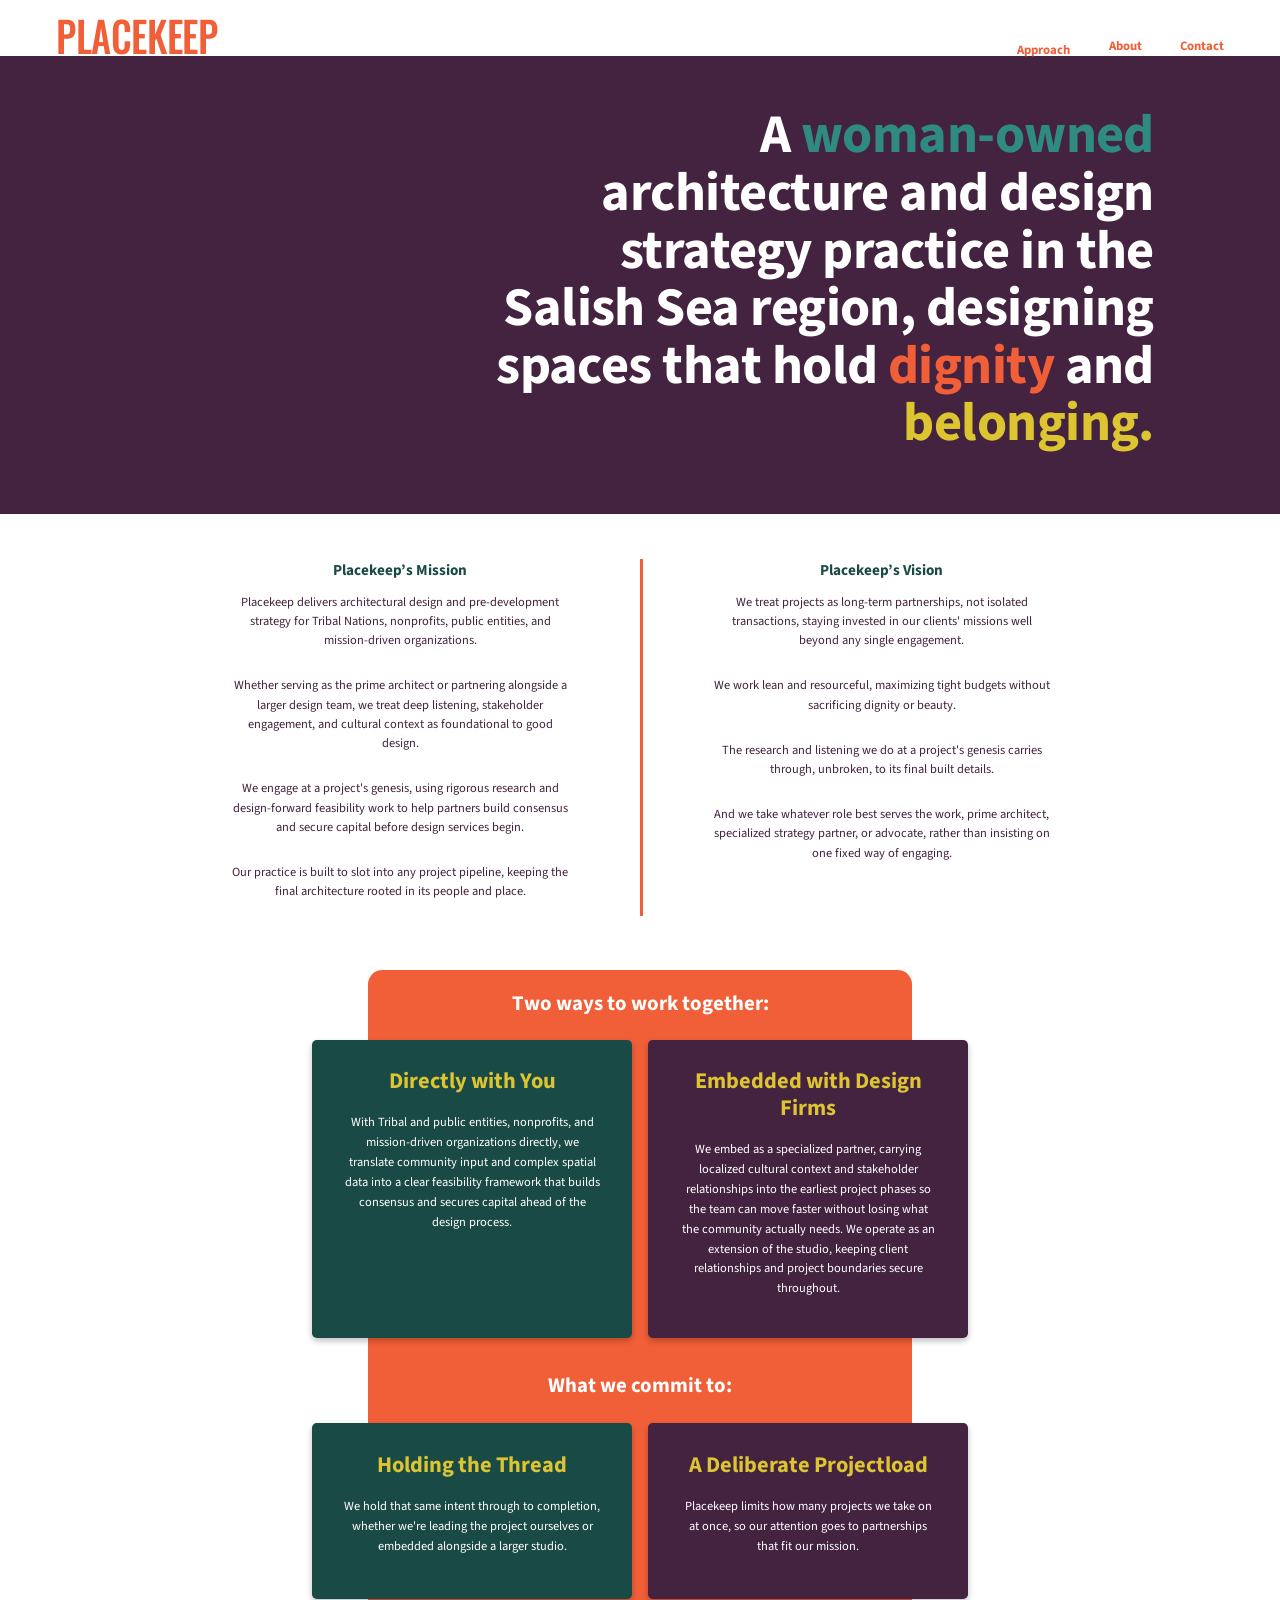
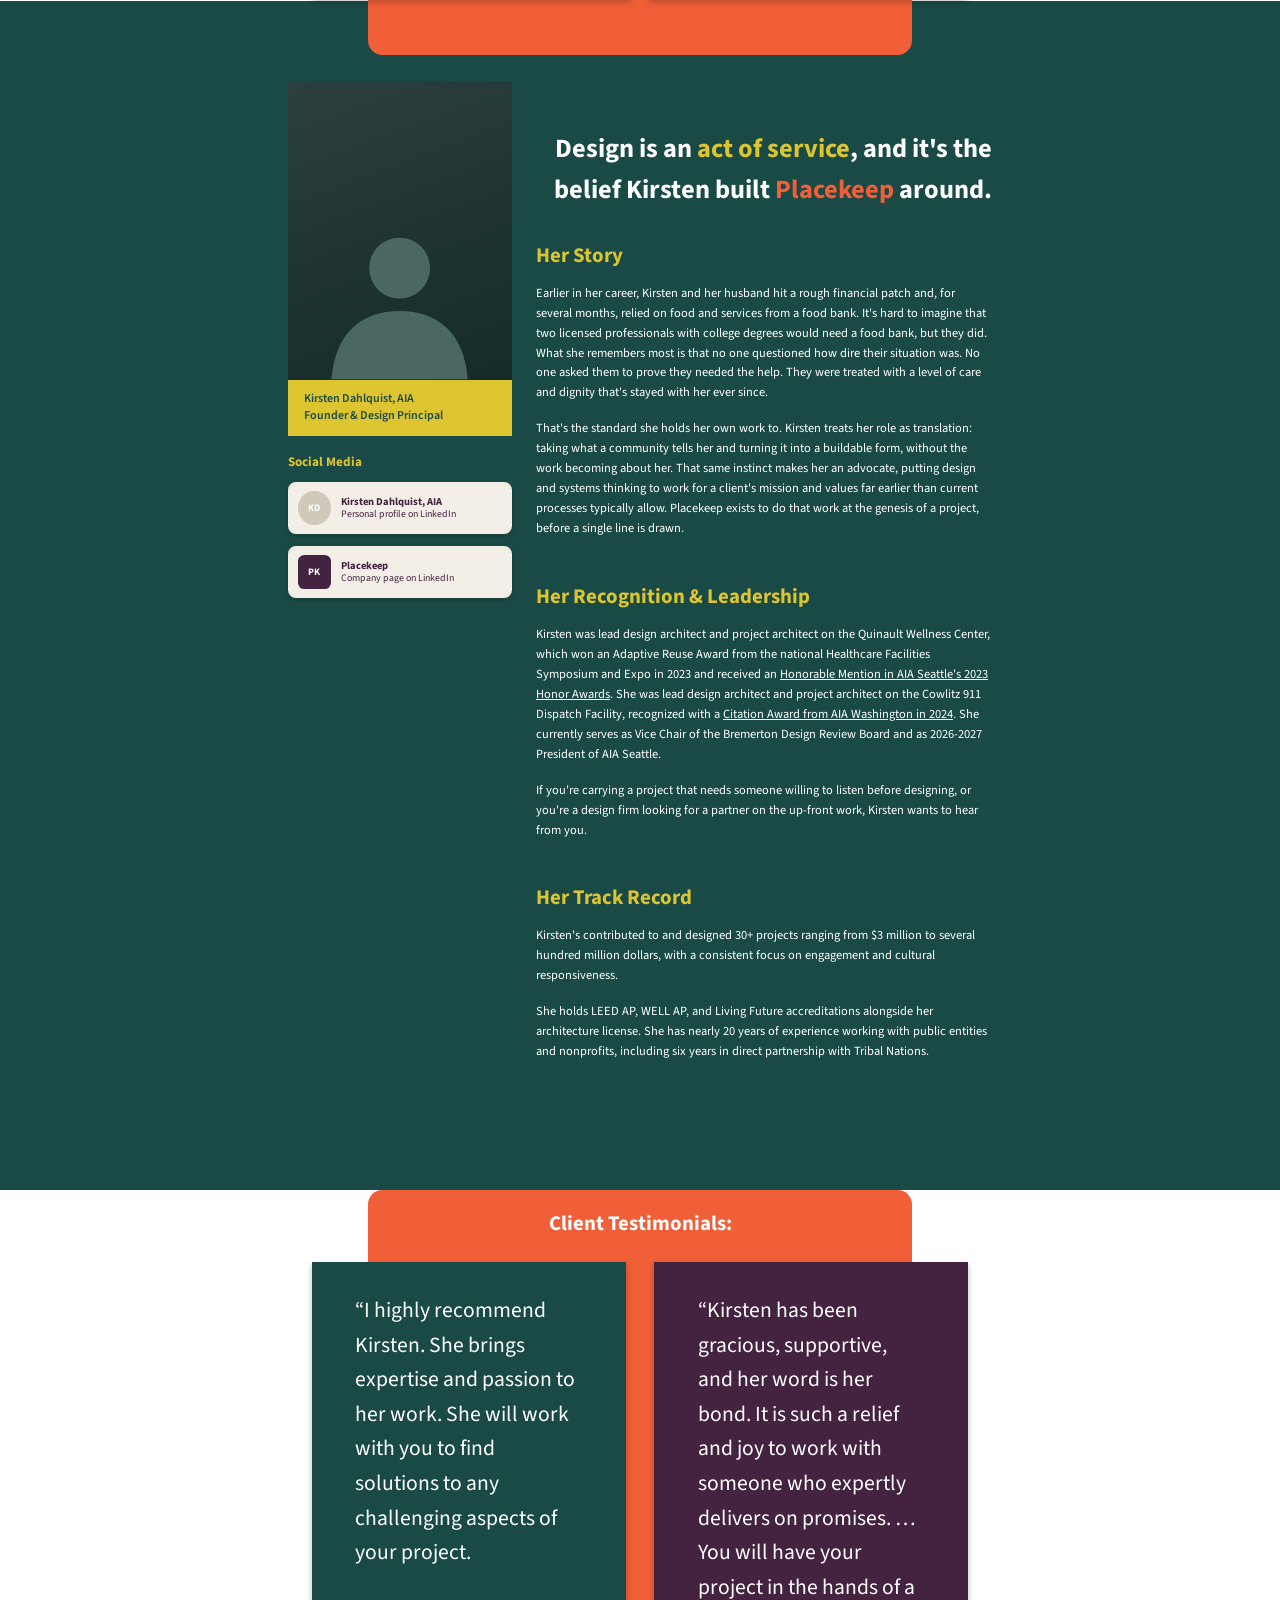
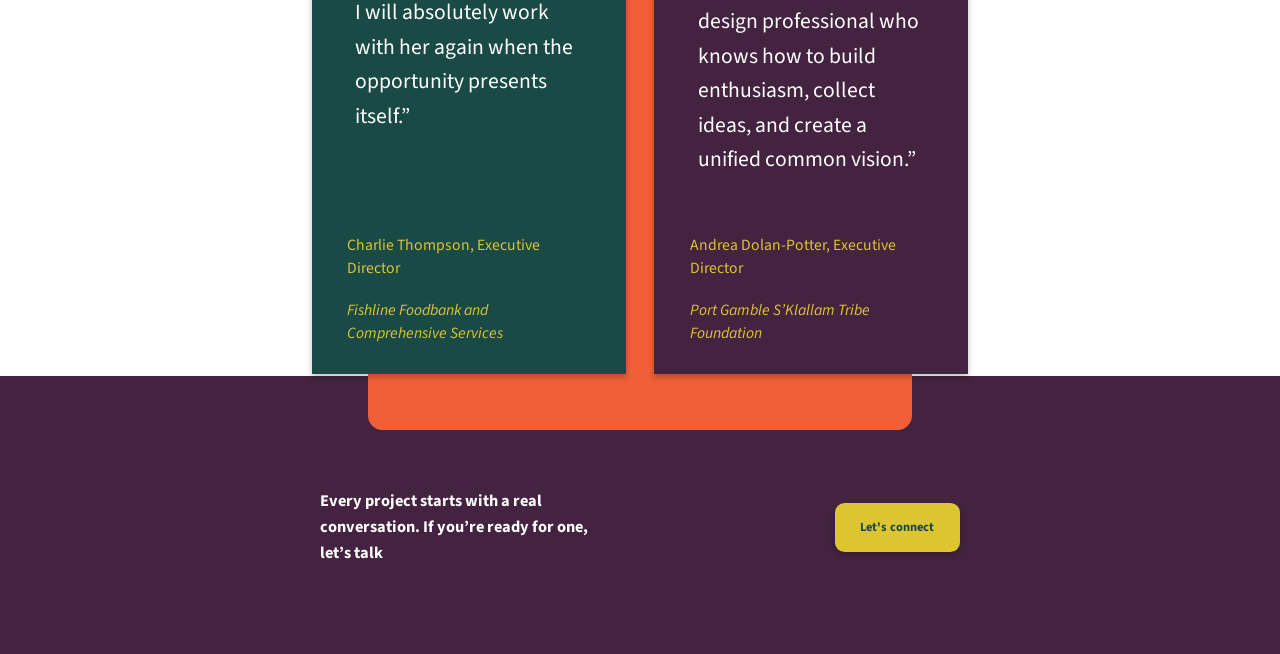
==== about.html @ 3471a114 "first commit" ====
<!DOCTYPE html>
<html lang="en">

<head>
    <meta charset="utf-8">
    <meta name="viewport" content="width=device-width, initial-scale=1">
    <title>About | Placekeep</title>
    <meta name="description"
        content="Placekeep is a woman-owned architecture and design strategy practice in the Salish Sea region. Meet founder Kirsten Dahlquist, AIA.">
    <link rel="preconnect" href="https://fonts.googleapis.com">
    <link rel="preconnect" href="https://fonts.gstatic.com" crossorigin>
    <link
        href="https://fonts.googleapis.com/css2?family=Oswald:wght@500&family=Source+Sans+3:wght@400;600;700;900&display=swap"
        rel="stylesheet">
    <link rel="stylesheet" href="./css/style.css">
    <script src="./javascript/script.js" defer></script>
</head>

<body>

    <header class="site-header">
        <a class="logo" href="index.html" aria-label="Placekeep home">PLACEKEEP</a>
        <button class="menu-btn" aria-label="Menu" aria-expanded="false"
            aria-controls="nav"><span></span><span></span><span></span></button>
        <nav class="nav" id="nav" aria-label="Main">
            <div class="has-sub">
                <a href="approach.html">Approach</a>
                <ul class="sub">
                    <li><a href="approach.html#project-owners">For Project Owners</a></li>
                    <li><a href="approach.html#design-firms">For Design Firms</a></li>
                </ul>
            </div>
            <a href="about.html" aria-current="page">About</a>
            <a href="#contact">Contact</a>
        </nav>
    </header>

    <main>
        <section class="hero solo">
            <h1>A <span class="t">woman-owned</span> architecture and design strategy practice in the Salish Sea region,
                designing spaces that hold <span class="o">dignity</span> and <span class="y">belonging.</span></h1>
        </section>

        <section class="split mv">
            <div>
                <h2>Placekeep’s Mission</h2>
                <p>Placekeep delivers architectural design and pre-development strategy for Tribal Nations, nonprofits,
                    public entities, and mission-driven organizations.</p>
                <p>Whether serving as the prime architect or partnering alongside a larger design team, we treat deep
                    listening, stakeholder engagement, and cultural context as foundational to good design.</p>
                <p>We engage at a project's genesis, using rigorous research and design-forward feasibility work to help
                    partners build consensus and secure capital before design services begin.</p>
                <p>Our practice is built to slot into any project pipeline, keeping the final architecture rooted in its
                    people and place.</p>
            </div>
            <div>
                <h2>Placekeep’s Vision</h2>
                <p>We treat projects as long-term partnerships, not isolated transactions, staying invested in our
                    clients' missions well beyond any single engagement.</p>
                <p>We work lean and resourceful, maximizing tight budgets without sacrificing dignity or beauty.</p>
                <p>The research and listening we do at a project's genesis carries through, unbroken, to its final built
                    details.</p>
                <p>And we take whatever role best serves the work, prime architect, specialized strategy partner, or
                    advocate, rather than insisting on one fixed way of engaging.</p>
            </div>
        </section>

        <section class="panel round" aria-labelledby="two-h">
            <h2 class="lead" id="two-h">Two ways to work together:</h2>
            <div class="duo">
                <article class="card teal">
                    <h3>Directly with You</h3>
                    <p>With Tribal and public entities, nonprofits, and mission-driven organizations directly, we
                        translate community input and complex spatial data into a clear feasibility framework that
                        builds consensus and secures capital ahead of the design process.</p>
                </article>
                <article class="card plum">
                    <h3>Embedded with Design Firms</h3>
                    <p>We embed as a specialized partner, carrying localized cultural context and stakeholder
                        relationships into the earliest project phases so the team can move faster without losing what
                        the community actually needs. We operate as an extension of the studio, keeping client
                        relationships and project boundaries secure throughout.</p>
                </article>
            </div>
            <h2 class="sub-lead">What we commit to:</h2>
            <div class="duo">
                <article class="card teal">
                    <h3>Holding the Thread</h3>
                    <p>We hold that same intent through to completion, whether we're leading the project ourselves or
                        embedded alongside a larger studio.</p>
                </article>
                <article class="card plum">
                    <h3>A Deliberate Projectload</h3>
                    <p>Placekeep limits how many projects we take on at once, so our attention goes to partnerships that
                        fit our mission.</p>
                </article>
            </div>
        </section>

        <section class="bio after-panel" id="kirsten">
            <div class="bio-grid">
                <h2 class="headline">Design is an <span class="y">act of service</span>, and it's the belief Kirsten
                    built <span class="o">Placekeep</span> around.</h2>

                <aside class="portrait">
                    <!-- Replace this placeholder with the real photo: <img src="kirsten.jpg" alt="Portrait of Kirsten Dahlquist"> -->
                    <div class="photo" role="img" aria-label="Portrait of Kirsten Dahlquist (placeholder)"><svg
                            viewBox="0 0 100 100" aria-hidden="true">
                            <circle cx="50" cy="38" r="17" />
                            <path d="M12 100c2-26 17-38 38-38s36 12 38 38z" />
                        </svg></div>
                    <div class="caption">Kirsten Dahlquist, AIA<br>Founder &amp; Design Principal</div>
                    <h3>Social Media</h3>
                    <a class="social" href="#"><span class="avatar">KD</span><span><strong>Kirsten Dahlquist,
                                AIA</strong>Personal profile on LinkedIn</span></a>
                    <a class="social" href="#"><span
                            class="avatar brand">PK</span><span><strong>Placekeep</strong>Company page on
                            LinkedIn</span></a>
                </aside>

                <div class="story">
                    <section>
                        <h3>Her Story</h3>
                        <p>Earlier in her career, Kirsten and her husband hit a rough financial patch and, for several
                            months, relied on food and services from a food bank. It's hard to imagine that two licensed
                            professionals with college degrees would need a food bank, but they did. What she remembers
                            most is that no one questioned how dire their situation was. No one asked them to prove they
                            needed the help. They were treated with a level of care and dignity that's stayed with her
                            ever since.</p>
                        <p>That's the standard she holds her own work to. Kirsten treats her role as translation: taking
                            what a community tells her and turning it into a buildable form, without the work becoming
                            about her. That same instinct makes her an advocate, putting design and systems thinking to
                            work for a client's mission and values far earlier than current processes typically allow.
                            Placekeep exists to do that work at the genesis of a project, before a single line is drawn.
                        </p>
                    </section>
                    <section>
                        <h3>Her Recognition &amp; Leadership</h3>
                        <p>Kirsten was lead design architect and project architect on the Quinault Wellness Center,
                            which won an Adaptive Reuse Award from the national Healthcare Facilities Symposium and Expo
                            in 2023 and received an <a href="#">Honorable Mention in AIA Seattle's 2023 Honor
                                Awards</a>. She was lead design architect and project architect on the Cowlitz 911
                            Dispatch Facility, recognized with a <a href="#">Citation Award from AIA Washington in
                                2024</a>. She currently serves as Vice Chair of the Bremerton Design Review Board and as
                            2026-2027 President of AIA Seattle.</p>
                        <p>If you're carrying a project that needs someone willing to listen before designing, or you're
                            a design firm looking for a partner on the up-front work, Kirsten wants to hear from you.
                        </p>
                    </section>
                    <section>
                        <h3>Her Track Record</h3>
                        <p>Kirsten's contributed to and designed 30+ projects ranging from $3 million to several hundred
                            million dollars, with a consistent focus on engagement and cultural responsiveness.</p>
                        <p>She holds LEED AP, WELL AP, and Living Future accreditations alongside her architecture
                            license. She has nearly 20 years of experience working with public entities and nonprofits,
                            including six years in direct partnership with Tribal Nations.</p>
                    </section>
                </div>
            </div>
        </section>

        <section class="panel round" aria-labelledby="test-h">
            <h2 class="lead" id="test-h">Client Testimonials:</h2>
            <div class="quotes">
                <figure class="teal">
                    <blockquote>
                        <p>“I highly recommend Kirsten. She brings expertise and passion to her work. She will work with
                            you to find solutions to any challenging aspects of your project.</p>
                        <p>I will absolutely work with her again when the opportunity presents itself.”</p>
                    </blockquote>
                    <figcaption>Charlie Thompson, Executive Director<em>Fishline Foodbank and Comprehensive
                            Services</em></figcaption>
                </figure>
                <figure class="plum">
                    <blockquote>
                        <p>“Kirsten has been gracious, supportive, and her word is her bond. It is such a relief and joy
                            to work with someone who expertly delivers on promises. … You will have your project in the
                            hands of a design professional who knows how to build enthusiasm, collect ideas, and create
                            a unified common vision.”</p>
                    </blockquote>
                    <figcaption>Andrea Dolan-Potter, Executive Director<em>Port Gamble S’Klallam Tribe Foundation</em>
                    </figcaption>
                </figure>
            </div>
        </section>
    </main>

    <footer class="closing after-panel-footer" id="contact">
        <div class="in wide">
            <p>Every project starts with a real conversation. If you’re ready for one, let’s talk</p>
            <a class="btn" href="mailto:hello@placekeep.com">Let's connect</a>
        </div>
    </footer>

</body>

</html>
---- css/style.css ----
:root {
  --purple: #43233f;
  --orange: #f15f38;
  --yellow: #ddc532;
  --teal: #1a4a45;
  --teal-light: #2f8a82;
  --white: #fff;
  --ink: #43233f;
  --font: "Source Sans 3", "Source Sans Pro", system-ui, sans-serif;
}
* {
  box-sizing: border-box;
  margin: 0;
  padding: 0;
}
html {
  scroll-behavior: smooth;
}
body {
  font-family: var(--font);
  color: var(--white);
  background: var(--white);
  line-height: 1.5;
  font-size: 1rem;
}
img,
svg {
  max-width: 100%;
}
a {
  color: inherit;
}
:focus-visible {
  outline: 3px solid var(--yellow);
  outline-offset: 3px;
}
@media (prefers-reduced-motion: reduce) {
  html {
    scroll-behavior: auto;
  }
  * {
    transition: none !important;
  }
}

/* Header */
.site-header {
  background: var(--white);
  display: flex;
  justify-content: space-between;
  align-items: flex-start;
  padding: 0.9rem 3.5rem 0;
  height: 56px;
  position: relative;
  z-index: 5;
}
.logo {
  font-family: "Oswald", var(--font);
  font-weight: 500;
  font-size: 2.4rem;
  line-height: 1;
  color: var(--orange);
  text-decoration: none;
  letter-spacing: -0.01em;
  transform: scaleY(1.1);
  transform-origin: top;
}
.nav {
  display: flex;
  gap: 2.4rem;
  padding-top: 1.4rem;
}
.nav a {
  color: var(--orange);
  font-weight: 700;
  font-size: 0.8rem;
  text-decoration: none;
}
.nav a:hover {
  text-decoration: underline;
}
.menu-btn {
  display: none;
  background: none;
  border: 0;
  cursor: pointer;
  padding: 0.5rem;
  margin-top: 0.4rem;
}
.menu-btn span {
  display: block;
  width: 24px;
  height: 3px;
  background: var(--orange);
  margin: 5px 0;
  border-radius: 2px;
}

/* Hero */
.hero {
  background: var(--purple);
  padding: 2.2rem 3.5rem 2.6rem;
}
.hero h1 {
  font-weight: 700;
  font-size: clamp(2.4rem, 6.4vw, 4.8rem);
  line-height: 1.06;
  text-align: right;
  max-width: 50rem;
  margin-left: auto;
  letter-spacing: -0.01em;
}
.hero h1 .o {
  color: var(--orange);
}
.hero h1 .y {
  color: var(--yellow);
}
.hero h1 .t {
  color: var(--teal-light);
}
.hero p {
  max-width: 21rem;
  margin: -4.2rem 0 0 4rem;
  font-size: 0.98rem;
  line-height: 1.55;
  position: relative;
}

/* Audience split */
.split {
  background: var(--white);
  color: var(--ink);
  display: grid;
  grid-template-columns: 1fr 1fr;
  max-width: 62rem;
  margin: 0 auto;
  padding: 2.8rem 2rem 3rem;
  text-align: center;
}
.split > div {
  padding: 0 3rem;
  display: flex;
  flex-direction: column;
  align-items: center;
  gap: 0.7rem;
}
.split > div + div {
  border-left: 3px solid var(--orange);
}
.split h2 {
  font-size: 0.95rem;
  font-weight: 700;
  color: var(--teal);
}
.split p {
  font-size: 0.76rem;
  max-width: 15rem;
  margin-bottom: 0.5rem;
}
.btn {
  display: inline-block;
  background: var(--yellow);
  color: var(--teal);
  font-weight: 700;
  font-size: 0.78rem;
  text-decoration: none;
  padding: 0.95rem 1.6rem;
  border-radius: 0.6rem;
  box-shadow: 0 3px 6px rgba(0, 0, 0, 0.2);
  transition: transform 0.15s;
}
.btn:hover {
  transform: translateY(-2px);
}

/* Orange panels */
.panel {
  background: var(--orange);
  width: min(55%, 34rem);
  margin: 0 auto;
  border-radius: 0.9rem 0.9rem 0 0;
  padding: 1.3rem 0 0;
  position: relative;
  z-index: 2;
}
.panel h2.lead {
  text-align: center;
  font-weight: 700;
  font-size: 1.3rem;
  line-height: 1.25;
  padding: 0 1rem;
}
.cards {
  display: grid;
  grid-template-columns: repeat(3, 1fr);
  gap: 2.6rem;
  width: min(1100px, 92vw);
  margin: 1.8rem 0 0 50%;
  transform: translateX(-50%);
}
.card {
  border-radius: 0.3rem;
  padding: 1.2rem 1.2rem 1rem;
  box-shadow: 0 3px 6px rgba(0, 0, 0, 0.25);
}
.stat {
  background: var(--teal);
  min-height: 15rem;
  display: flex;
  flex-direction: column;
}
.stat .num {
  font-weight: 900;
  font-size: 4.2rem;
  line-height: 1;
  color: var(--yellow);
  text-align: center;
  margin: 0.2rem 0 0.8rem;
}
.stat p {
  font-size: 0.88rem;
  line-height: 1.5;
}
.stat small {
  margin-top: auto;
  padding-top: 1rem;
  font-size: 0.62rem;
  line-height: 1.35;
  opacity: 0.65;
}
.gap {
  padding: 3.2rem 2.2rem 3.4rem 3.6rem;
  color: var(--purple);
}
.gap h3 {
  font-size: 1.35rem;
  line-height: 1.2;
  margin-bottom: 1rem;
  color: var(--white);
}
.gap .quote {
  border-left: 1.5rem solid var(--yellow);
  padding-left: 1rem;
  font-size: 0.9rem;
  line-height: 1.6;
}
.gap .quote p + p {
  margin-top: 1.1rem;
}

/* Definition */
.define {
  background: var(--teal);
  padding: 5.5rem 3.5rem 7.5rem;
}
.define .ipa {
  text-align: right;
  font-weight: 700;
  font-size: 1.5rem;
  max-width: 40rem;
  margin: 0 auto 2.5rem;
  padding-right: 0;
}
.define h2 {
  font-weight: 700;
  font-size: clamp(1.8rem, 3.4vw, 2.2rem);
  line-height: 1.2;
  text-align: right;
  max-width: 38rem;
  margin: 0 auto;
}
.define h2 .o {
  color: var(--orange);
}
.define h2 .y {
  color: var(--yellow);
}
.define h2 .p {
  color: #7a4a77;
}
.define .note {
  max-width: 14.5rem;
  margin: 1.4rem auto 0;
  font-size: 0.98rem;
  line-height: 1.55;
  position: relative;
  left: -12.5rem;
}
.define .wrap {
  max-width: 40rem;
  margin: 0 auto;
}
.define .wrap .ipa {
  max-width: none;
}

/* Work panel */
.work {
  margin-top: -5rem;
  padding-bottom: 0;
}
.work .cards {
  margin-top: 1.6rem;
}
.proj {
  background: var(--purple);
  text-align: center;
  min-height: 25.6rem;
}
.proj h3 {
  font-size: 1.55rem;
  line-height: 1.2;
  font-weight: 700;
  margin: 0.2rem 0 1rem;
}
.proj svg {
  height: 5.6rem;
  width: auto;
  margin-bottom: 1.3rem;
}
.proj p {
  font-size: 0.78rem;
  line-height: 1.55;
  text-align: left;
}
.wrapup {
  text-align: center;
  font-size: 1.02rem;
  line-height: 1.65;
  padding: 2.6rem 2.6rem 3.2rem;
  max-width: 30rem;
  margin: 0 auto;
}

/* Closing */
.closing {
  background: var(--purple);
  margin-top: -3rem;
  padding: 7rem 3.5rem 5.5rem;
}
.closing .in {
  max-width: 40rem;
  margin: 0 auto;
  display: flex;
  justify-content: space-between;
  align-items: center;
  gap: 2rem;
}
.closing p {
  font-weight: 700;
  font-size: 1.02rem;
  line-height: 1.6;
  max-width: 17rem;
}

/* Mobile */
@media (max-width: 820px) {
  .site-header {
    padding: 0.9rem 1.2rem 0;
    height: 50px;
  }
  .logo {
    font-size: 2rem;
  }
  .menu-btn {
    display: block;
  }
  .nav {
    display: none;
    position: absolute;
    top: 100%;
    left: 0;
    right: 0;
    background: var(--white);
    flex-direction: column;
    gap: 0;
    padding: 0.5rem 1.2rem 1rem;
    box-shadow: 0 6px 10px rgba(0, 0, 0, 0.15);
  }
  .nav.open {
    display: flex;
  }
  .nav a {
    padding: 0.7rem 0;
    font-size: 1rem;
  }
  .hero {
    padding: 1.6rem 1.2rem 2rem;
  }
  .hero h1 {
    font-size: 2.35rem;
    max-width: none;
    margin-bottom: 1.2rem;
  }
  .hero p {
    margin: 0;
    max-width: none;
    font-size: 0.9rem;
  }
  .split {
    display: block;
    padding: 2rem 1.2rem;
  }
  .split > div {
    padding: 0 0 2rem;
  }
  .split > div + div {
    border-left: 0;
    padding: 0;
  }
  .split h2 {
    font-size: 1rem;
  }
  .split p {
    font-size: 0.85rem;
    max-width: 20rem;
  }
  .panel {
    width: calc(100% - 2.4rem);
    max-width: none;
    border-radius: 0.8rem 0.8rem 0 0;
  }
  .panel h2.lead {
    font-size: 1.5rem;
    padding-top: 0.4rem;
  }
  .cards {
    display: flex;
    flex-direction: column;
    gap: 1.6rem;
    width: calc(100% - 2.8rem);
    margin: 1.4rem auto 0;
    transform: none;
  }
  .stat {
    min-height: 0;
  }
  .stat .num {
    font-size: 4.2rem;
  }
  .gap {
    padding: 2.2rem 1.4rem 2.6rem;
  }
  .gap h3 {
    text-align: center;
    font-size: 1.5rem;
  }
  .gap .quote {
    font-size: 0.82rem;
  }
  .define {
    padding: 3.5rem 1.2rem 6rem;
  }
  .define .wrap {
    display: flex;
    flex-direction: column;
  }
  .define .ipa {
    text-align: center;
    font-size: 1.3rem;
    margin-bottom: 1.6rem;
  }
  .define h2 {
    text-align: center;
    font-size: 1.9rem;
  }
  .define .note {
    left: 0;
    margin: 1.2rem 0 0;
    max-width: 13rem;
  }
  .work {
    margin-top: -4rem;
  }
  .proj {
    min-height: 0;
  }
  .proj p {
    font-size: 0.85rem;
  }
  .wrapup {
    padding: 2.2rem 1.4rem 2.6rem;
    font-size: 1rem;
  }
  .closing {
    padding: 5.5rem 1.2rem 3rem;
    margin-top: -2rem;
  }
  .closing .in {
    flex-direction: column;
    align-items: center;
    text-align: center;
  }
  .closing p {
    max-width: 20rem;
  }
}

/* ---------- Shared: dropdown nav ---------- */
.has-sub {
  position: relative;
}
.sub {
  list-style: none;
  display: none;
  position: absolute;
  left: 0;
  top: 100%;
  margin-top: 0.3rem;
  background: var(--orange);
  min-width: 9.5rem;
  z-index: 10;
}
.sub a {
  display: block;
  color: var(--white);
  background: rgba(67, 35, 63, 0.18);
  padding: 0.3rem 0.6rem;
  font-size: 0.72rem;
  font-weight: 600;
  white-space: nowrap;
}
.sub a:hover {
  background: rgba(67, 35, 63, 0.4);
  text-decoration: none;
}
.has-sub:hover .sub,
.has-sub:focus-within .sub {
  display: block;
}

/* ---------- Approach page ---------- */
.intro {
  background: var(--purple);
  padding: 5rem 3.5rem 8rem;
}
.intro-inner {
  max-width: 38rem;
  margin: 0 auto;
}
.on-teal {
  background: var(--teal);
}
.section-title {
  color: var(--yellow);
  font-weight: 700;
  font-size: 1.65rem;
  line-height: 1.2;
  margin-bottom: 1.2rem;
}
.intro-inner p {
  font-size: 1.02rem;
  line-height: 1.65;
}
.intro-inner p + p {
  margin-top: 1.3rem;
}
.band {
  background: var(--white);
  padding-bottom: 0;
}
.band .panel {
  margin-top: -4.6rem;
  margin-bottom: -3.4rem;
  border-radius: 0.9rem;
  padding-bottom: 2.6rem;
}
.after-band {
  padding-top: 6.5rem;
}
.intro.after-band {
  padding-bottom: 8rem;
}
.tabs {
  display: grid;
  grid-template-columns: repeat(3, 1fr);
  gap: 1.9rem 1.9rem;
  width: calc(100% + 5rem);
  margin: 1.3rem 0 0 -2.5rem;
}
.tab {
  grid-column: var(--c);
  grid-row: var(--r);
  background: var(--teal);
  color: var(--white);
  border: 0;
  cursor: pointer;
  font-family: var(--font);
  text-align: left;
  padding: 0.7rem 1rem 1rem;
  min-height: 5.6rem;
  display: flex;
  flex-direction: column;
  justify-content: flex-end;
  position: relative;
  font-weight: 700;
  font-size: 1rem;
  line-height: 1.25;
  border-radius: 0;
}
.tab small {
  font-size: 0.6rem;
  font-weight: 600;
  opacity: 0.75;
  margin-bottom: 0.25rem;
}
.tab::after {
  content: "";
  position: absolute;
  top: 0.4rem;
  right: 0.6rem;
  width: 2.2rem;
  height: 2.2rem;
  background:
    linear-gradient(var(--yellow), var(--yellow)) center/100% 3px no-repeat,
    linear-gradient(var(--yellow), var(--yellow)) center/3px 100% no-repeat;
}
.tab[aria-selected="true"] {
  background: var(--yellow);
  color: var(--teal);
}
.tab[aria-selected="true"]::after {
  background:
    linear-gradient(var(--teal), var(--teal)) center/100% 3px no-repeat,
    linear-gradient(var(--teal), var(--teal)) center/3px 100% no-repeat;
}
.tab:hover:not([aria-selected="true"]) {
  background: #235a54;
}
.tab-panel {
  grid-column: 1/-1;
  grid-row: 3;
  color: var(--purple);
  padding: 1.2rem 1.5rem 0 2.4rem;
}
.tabs.three .tab-panel {
  grid-row: 2;
}
.tab-panel[hidden] {
  display: none;
}
.tab-panel h3 {
  color: var(--white);
  font-size: 1.15rem;
  margin-bottom: 0.9rem;
}
.tab-panel .quote {
  border-left: 2.6rem solid var(--yellow);
  padding-left: 1.2rem;
  font-size: 0.8rem;
  line-height: 1.55;
}
.tab-panel .quote p + p {
  margin-top: 1.1rem;
}
.across {
  text-align: center;
  color: var(--white);
  padding: 2.8rem 3rem 0;
}
.across h3 {
  font-size: 1.15rem;
  margin-bottom: 0.5rem;
}
.across p {
  font-size: 0.8rem;
  line-height: 1.45;
  max-width: 20rem;
  margin: 0 auto;
}
.closing .in.wide {
  justify-content: space-between;
}

@media (max-width: 820px) {
  .sub {
    display: block;
    position: static;
    background: none;
    margin: 0 0 0.3rem 1rem;
  }
  .sub a {
    background: none;
    color: var(--orange);
    padding: 0.4rem 0;
    font-size: 0.95rem;
  }
  .intro {
    padding: 2.2rem 1.2rem 5rem;
  }
  .intro.after-band {
    padding-bottom: 5rem;
  }
  .section-title {
    font-size: 1.7rem;
  }
  .intro-inner p {
    font-size: 1rem;
  }
  .band {
    background: var(--white);
  }
  .band .panel {
    margin: -3.4rem auto -3rem;
    padding: 1.6rem 0 2rem;
  }
  .after-band {
    padding-top: 5rem;
  }
  .tabs {
    display: flex;
    flex-direction: column;
    gap: 1rem;
    width: calc(100% - 2.4rem);
    margin: 1.2rem auto 0;
  }
  .tab {
    min-height: 4.4rem;
    justify-content: center;
  }
  .tab-panel {
    padding: 1rem 0.8rem 0.6rem 1rem;
  }
  .tab-panel h3 {
    display: none;
  }
  .tab-panel .quote {
    border-left-width: 1.3rem;
    padding-left: 1rem;
    font-size: 0.8rem;
  }
  .across {
    padding: 1.8rem 1rem 0;
  }
  .closing .in.wide {
    flex-direction: column;
  }
}

/* ---------- About page ---------- */
.hero.solo {
  padding: 3.2rem 3.5rem 3.8rem;
}
.hero.solo h1 {
  font-size: clamp(2.1rem, 4.6vw, 3.4rem);
  max-width: 42rem;
  margin: 0 6% 0 auto;
}
.split.mv {
  max-width: 64rem;
  padding-bottom: 3.4rem;
}
.split.mv > div {
  align-items: center;
}
.split.mv p {
  max-width: 21rem;
  font-size: 0.78rem;
  line-height: 1.55;
  margin: 0 0 0.9rem;
}
.duo {
  display: grid;
  grid-template-columns: 1fr 1fr;
  gap: 1rem;
  width: calc(100% + 7rem);
  margin: 1.4rem 0 0 -3.5rem;
}
.duo .card {
  padding: 1.8rem 2rem 2.4rem;
  text-align: center;
  min-height: 11rem;
}
.duo .teal {
  background: var(--teal);
}
.duo .plum {
  background: var(--purple);
}
.duo h3 {
  color: var(--yellow);
  font-size: 1.4rem;
  margin-bottom: 1.1rem;
  line-height: 1.2;
}
.duo p {
  font-size: 0.78rem;
  line-height: 1.6;
}
.panel .sub-lead {
  text-align: center;
  font-weight: 700;
  font-size: 1.3rem;
  margin-top: 2rem;
}
.panel.round {
  border-radius: 0.9rem;
  padding-bottom: 3.5rem;
  margin-bottom: -3.4rem;
}
.after-panel {
  padding-top: 7rem;
}
.bio {
  background: var(--teal);
  padding: 5rem 3.5rem 8rem;
}
.bio-grid {
  display: grid;
  grid-template-columns: 14rem 1fr;
  grid-template-areas: "side head" "side story";
  column-gap: 1.5rem;
  max-width: 44rem;
  margin: 0 auto;
  align-items: start;
}
.bio h2.headline {
  grid-area: head;
  text-align: right;
  font-size: 1.65rem;
  line-height: 1.55;
  font-weight: 700;
  margin: 3rem 0 1.8rem;
}
.headline .y {
  color: var(--yellow);
}
.headline .o {
  color: var(--orange);
}
.portrait {
  grid-area: side;
}
.photo {
  aspect-ratio: 3/4;
  background: linear-gradient(160deg, #2c3f3c, #142b28);
  display: flex;
  align-items: flex-end;
  justify-content: center;
  overflow: hidden;
}
.photo svg {
  width: 80%;
  height: auto;
  fill: #4b6762;
}
.caption {
  background: var(--yellow);
  color: var(--teal);
  padding: 0.7rem 1rem;
  font-size: 0.75rem;
  font-weight: 600;
  line-height: 1.4;
}
.portrait h3 {
  color: var(--yellow);
  font-size: 0.82rem;
  margin: 1.1rem 0 0.6rem;
}
.social {
  display: flex;
  align-items: center;
  gap: 0.6rem;
  background: #f4efe6;
  color: var(--purple);
  border-radius: 0.5rem;
  padding: 0.55rem 0.6rem;
  margin-bottom: 0.8rem;
  text-decoration: none;
  box-shadow: 0 2px 4px rgba(0, 0, 0, 0.2);
  font-size: 0.62rem;
  line-height: 1.25;
}
.social strong {
  display: block;
  font-size: 0.66rem;
}
.avatar {
  width: 2.1rem;
  height: 2.1rem;
  border-radius: 50%;
  background: #cfc8bb;
  flex: none;
  display: grid;
  place-items: center;
  font-weight: 700;
  font-size: 0.62rem;
  color: var(--white);
}
.avatar.brand {
  background: var(--purple);
  border-radius: 0.4rem;
}
.story {
  grid-area: story;
}
.story h3 {
  color: var(--yellow);
  font-size: 1.3rem;
  margin: 0 0 0.8rem;
}
.story section + section {
  margin-top: 2.6rem;
}
.story p {
  font-size: 0.78rem;
  line-height: 1.6;
}
.story p + p {
  margin-top: 1rem;
}
.story a {
  color: var(--white);
}
.quotes {
  display: grid;
  grid-template-columns: 1fr 1fr;
  gap: 1.8rem;
  width: calc(100% + 7rem);
  margin: 1.6rem 0 0 -3.5rem;
}
.quotes figure {
  padding: 2rem 2.2rem 1.8rem;
  display: flex;
  flex-direction: column;
  box-shadow: 0 3px 6px rgba(0, 0, 0, 0.25);
}
.quotes .teal {
  background: var(--teal);
}
.quotes .plum {
  background: var(--purple);
}
.quotes blockquote {
  font-size: 1.35rem;
  line-height: 1.6;
  padding: 0 0.5rem;
  margin-bottom: 3.5rem;
}
.quotes blockquote p + p {
  margin-top: 1.6rem;
}
.quotes figcaption {
  color: var(--yellow);
  font-size: 0.98rem;
  line-height: 1.5;
  margin-top: auto;
}
.quotes figcaption em {
  display: block;
  margin-top: 1.1rem;
}

@media (max-width: 820px) {
  .hero.solo {
    padding: 1.6rem 1.2rem 2rem;
  }
  .hero.solo h1 {
    text-align: center;
    margin: 0;
    font-size: 1.9rem;
  }
  .split.mv > div {
    padding-bottom: 1.6rem;
  }
  .split.mv p {
    max-width: 20rem;
    font-size: 0.85rem;
  }
  .duo,
  .quotes {
    grid-template-columns: 1fr;
    width: calc(100% - 2.8rem);
    margin: 1.2rem auto 0;
  }
  .panel .sub-lead {
    font-size: 1.4rem;
    margin-top: 1.8rem;
    padding: 0 1rem;
  }
  .panel.round {
    margin-bottom: -3rem;
    padding-bottom: 2.4rem;
  }
  .after-panel {
    padding-top: 5.5rem;
  }
  .bio {
    padding: 3rem 1.2rem 6rem;
  }
  .bio-grid {
    display: block;
  }
  .bio h2.headline {
    text-align: center;
    font-size: 1.45rem;
    margin: 0 0 1.6rem;
  }
  .portrait {
    max-width: 13rem;
    margin: 0 0 2rem;
  }
  .story h3 {
    font-size: 1.5rem;
  }
  .story p {
    font-size: 0.86rem;
  }
  .quotes blockquote {
    font-size: 1.4rem;
  }
}
.closing.after-panel-footer {
  margin-top: 0;
  padding-top: 7rem;
}
@media (max-width: 820px) {
  .closing.after-panel-footer {
    margin-top: 0;
    padding-top: 5.5rem;
  }
}

/* ---------- Contact page ---------- */
.c-wrap {
  padding: 5rem 1.5rem 9rem;
  background: linear-gradient(
    var(--purple) 0 12rem,
    var(--white) 12rem calc(100% - 12rem),
    var(--teal) calc(100% - 12rem)
  );
}
.connect {
  max-width: 58.5rem;
  margin: 0 auto;
  background: var(--orange);
  border-radius: 0.9rem;
  padding: 2.2rem 6.3rem 4.5rem;
}
.connect h1 {
  text-align: center;
  font-size: 1.6rem;
  font-weight: 700;
  margin-bottom: 3rem;
}
.acc {
  margin-bottom: 2.6rem;
}
.acc-btn {
  width: 100%;
  display: block;
  text-align: left;
  background: var(--yellow);
  color: var(--purple);
  border: 0;
  cursor: pointer;
  font-family: var(--font);
  padding: 1.35rem 5rem 1.2rem 5.9rem;
  position: relative;
  min-height: 6.1rem;
}
.acc-btn strong {
  display: block;
  font-size: 1.4rem;
  line-height: 1.25;
}
.acc-btn span {
  display: block;
  font-size: 0.95rem;
  line-height: 1.3;
  margin-top: 0.1rem;
}
.acc-btn::after {
  content: "";
  position: absolute;
  right: 2.3rem;
  top: 50%;
  width: 2.5rem;
  height: 2.5rem;
  margin-top: -1.25rem;
  background:
    linear-gradient(var(--purple), var(--purple)) center/100% 4px no-repeat,
    linear-gradient(var(--purple), var(--purple)) center/4px 100% no-repeat;
}
.acc-btn[aria-expanded="true"]::after {
  background: linear-gradient(var(--purple), var(--purple)) center/100% 4px
    no-repeat;
}
.acc-body {
  background: var(--teal);
  padding: 1.8rem 5.9rem 3rem;
}
.acc-body[hidden] {
  display: none;
}
.acc-body .hint {
  font-size: 0.9rem;
  margin-bottom: 1.1rem;
}
.field {
  margin-bottom: 1.3rem;
}
.field label {
  display: block;
  font-weight: 700;
  font-size: 0.9rem;
  margin-bottom: 0.45rem;
}
.field input,
.field textarea {
  width: 100%;
  background: #d9d9d9;
  color: #222;
  border: 1px solid #7b5a78;
  border-radius: 0;
  padding: 0.85rem 1rem;
  font: inherit;
  font-size: 0.95rem;
}
.field textarea {
  min-height: 9.5rem;
  resize: vertical;
}
.field input::placeholder,
.field textarea::placeholder {
  color: #5c5c5c;
}
.field.short input {
  width: 65%;
}
.submit {
  display: block;
  margin: 2.2rem 0 0 auto;
  width: 42%;
  background: var(--yellow);
  color: var(--purple);
  border: 0;
  border-radius: 0.7rem;
  font: 700 0.95rem var(--font);
  padding: 1.2rem;
  cursor: pointer;
  box-shadow: 0 3px 6px rgba(0, 0, 0, 0.2);
}
.submit:hover {
  filter: brightness(1.05);
}
.status {
  margin-top: 1rem;
  font-weight: 600;
  font-size: 0.9rem;
}
@media (max-width: 820px) {
  .c-wrap {
    padding: 3.2rem 0.9rem 7rem;
    background: linear-gradient(
      var(--purple) 0 11rem,
      var(--white) 11rem calc(100% - 9rem),
      var(--teal) calc(100% - 9rem)
    );
  }
  .connect {
    padding: 1.8rem 1.4rem 3rem;
  }
  .connect h1 {
    font-size: 1.7rem;
    margin-bottom: 2.2rem;
  }
  .acc {
    margin-bottom: 1.8rem;
  }
  .acc-btn {
    padding: 1rem 4.6rem 1rem 0.7rem;
    min-height: 5.4rem;
  }
  .acc-btn strong {
    font-size: 1.2rem;
  }
  .acc-btn span {
    font-size: 0.85rem;
  }
  .acc-btn::after {
    right: 0.7rem;
    width: 2.3rem;
    height: 2.3rem;
    margin-top: -1.15rem;
  }
  .acc-body {
    padding: 1.4rem 1.4rem 2.2rem;
  }
  .field.short input {
    width: 100%;
  }
  .submit {
    width: 60%;
  }
}
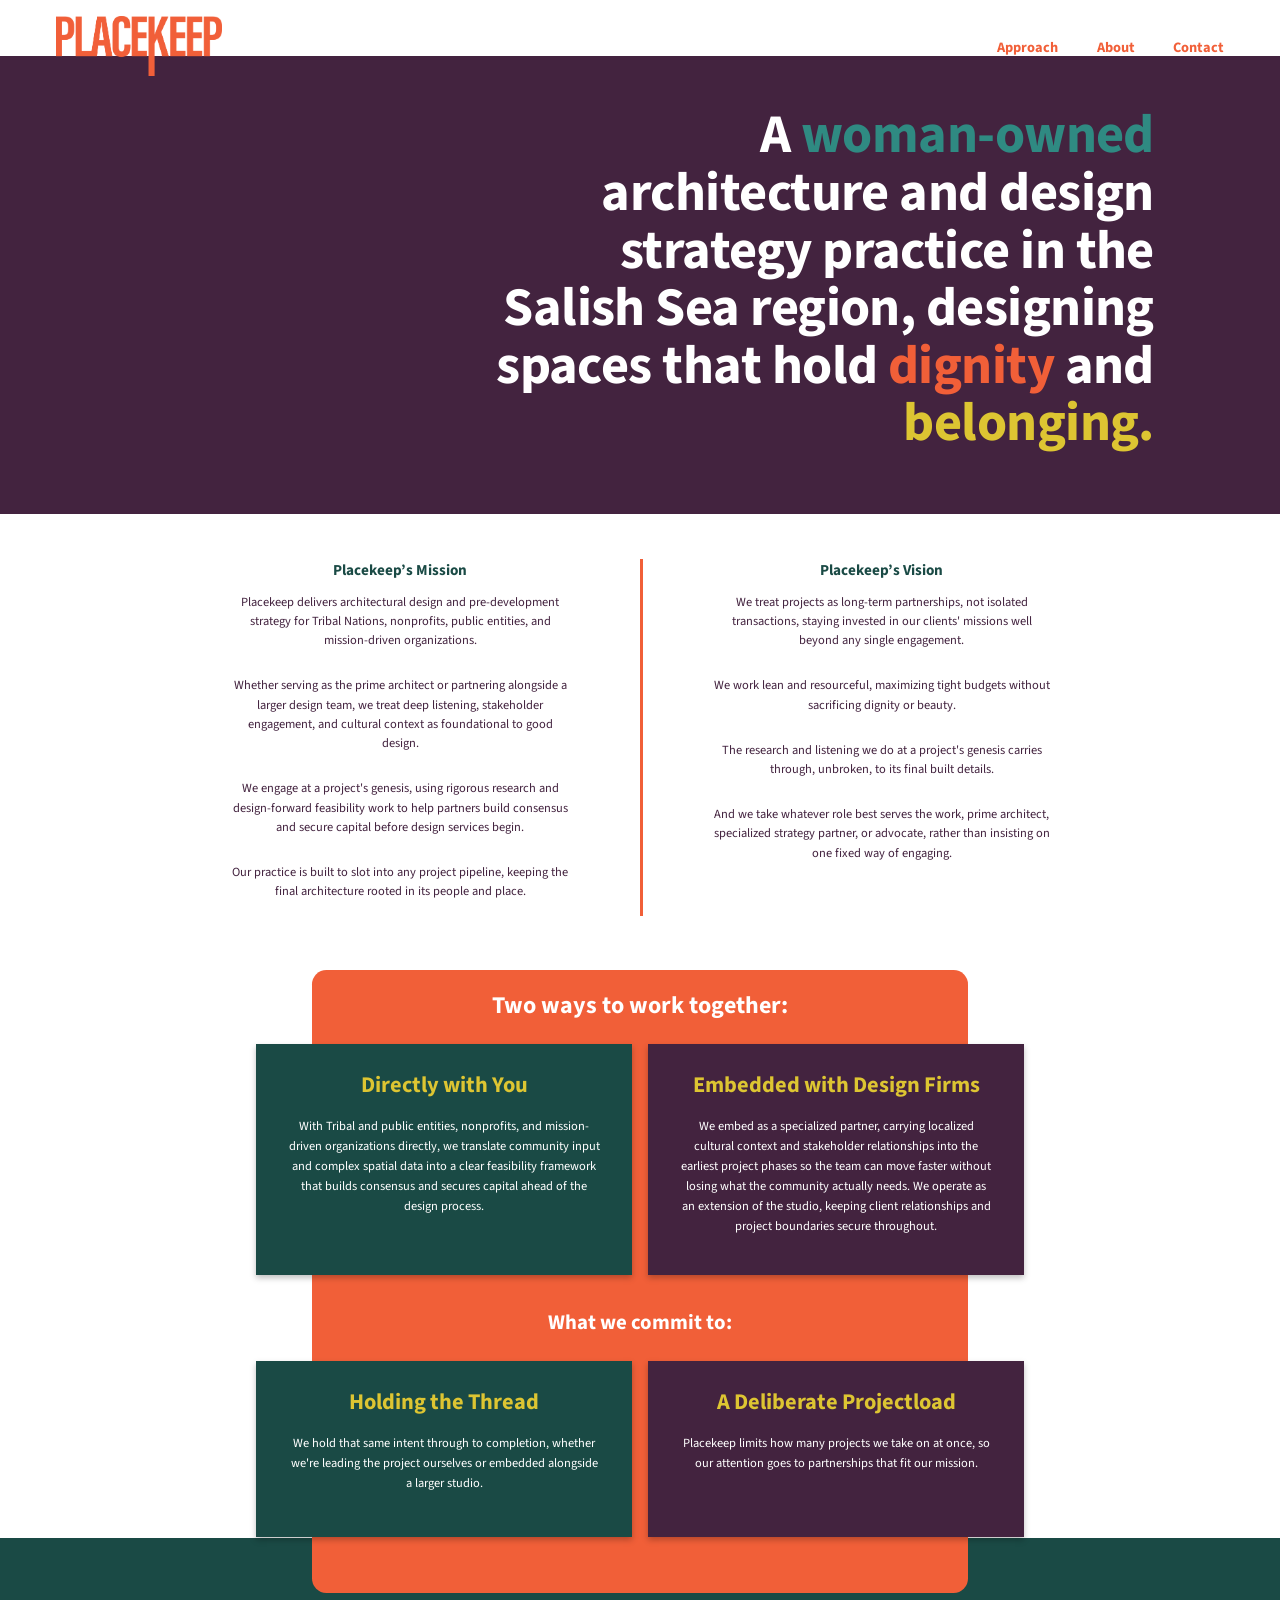
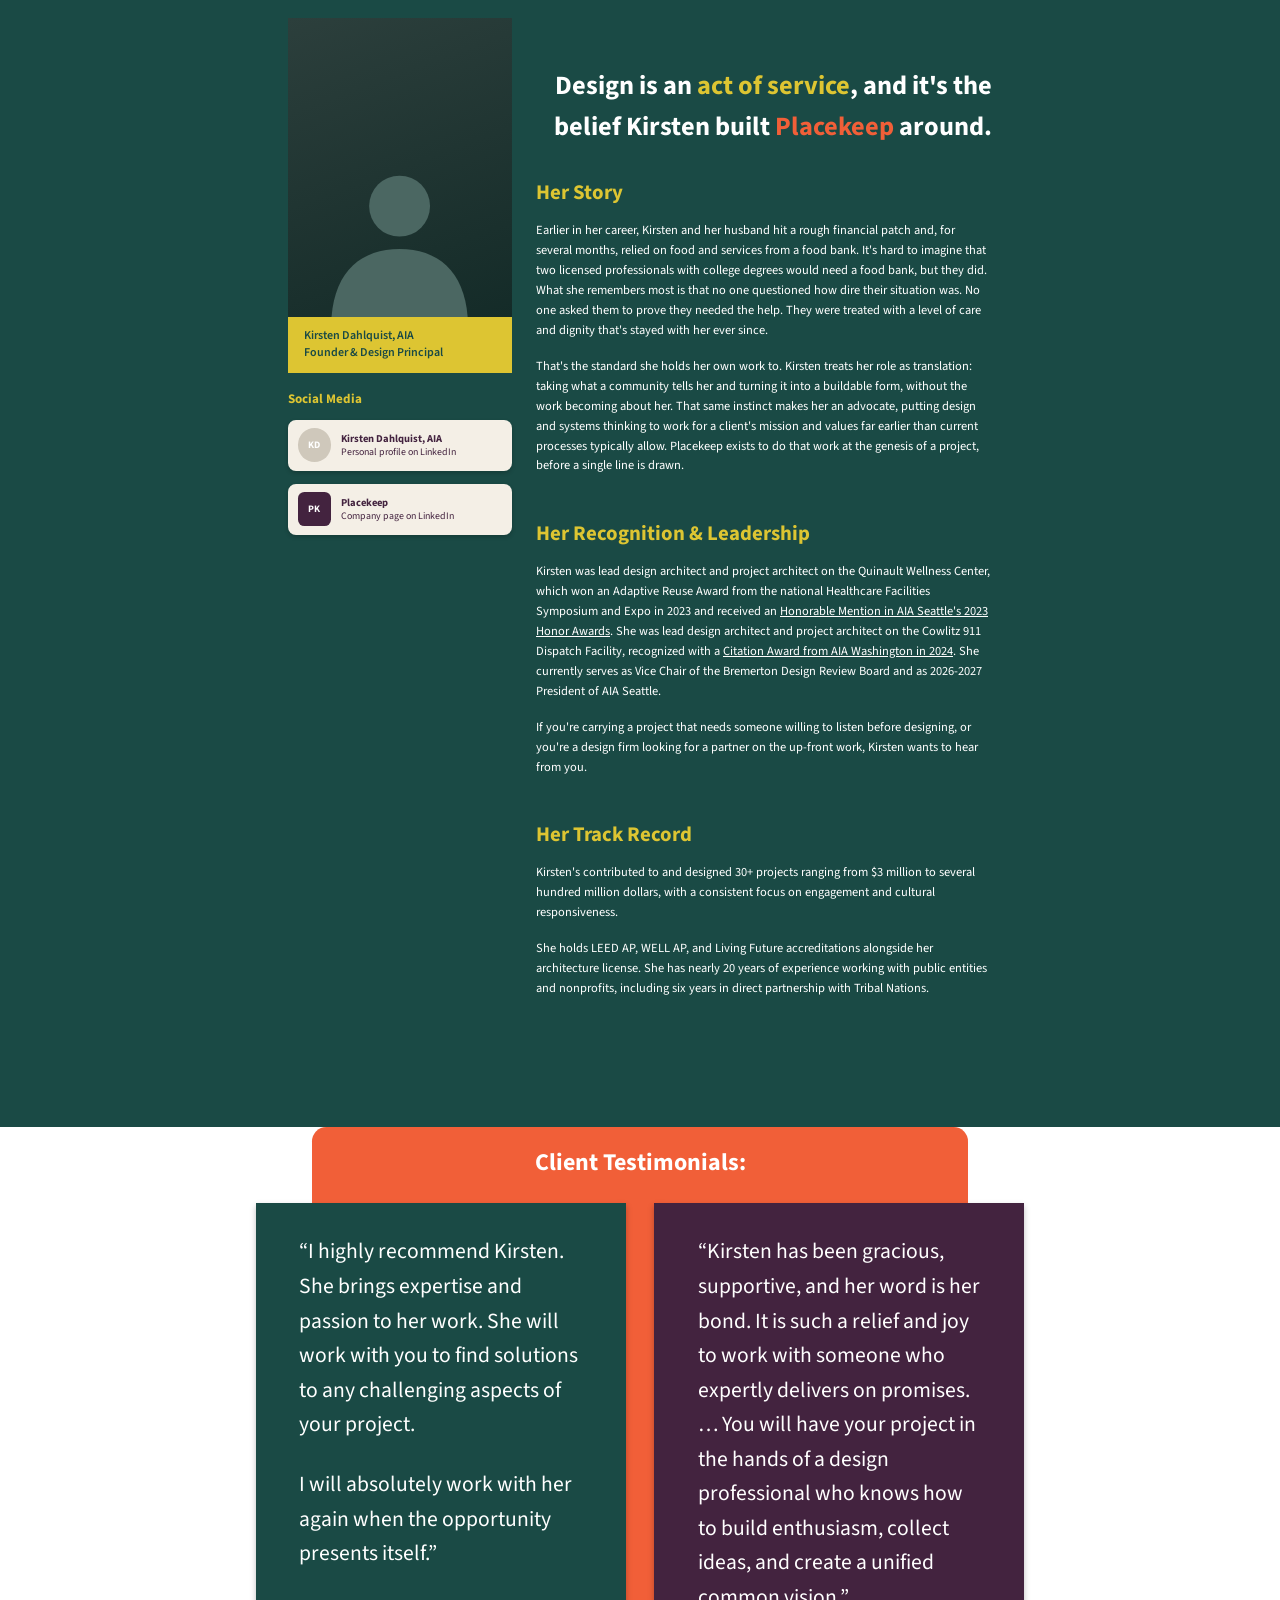
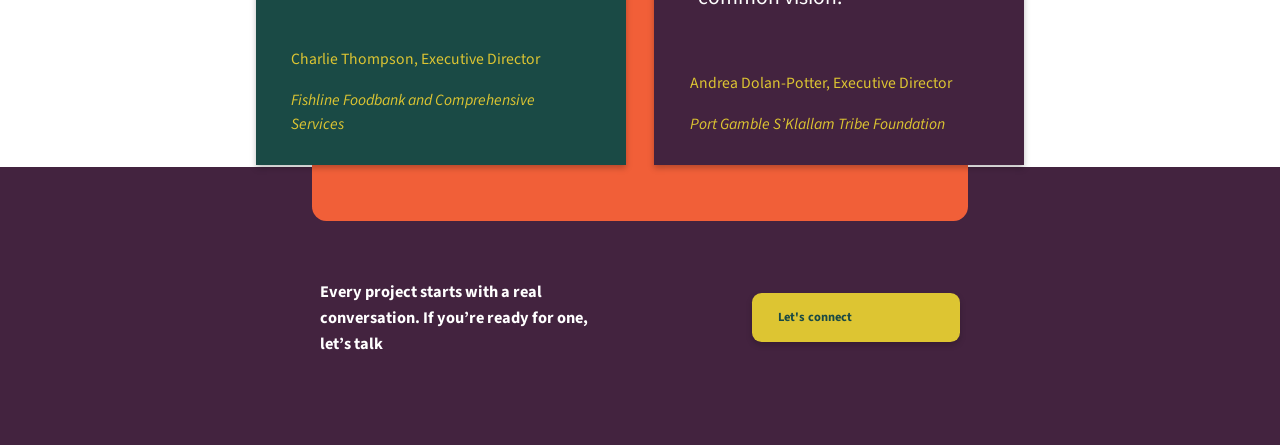
==== commit abc62e21: "tweaking home page" ====
--- a/about.html
+++ b/about.html
@@ -19,7 +19,9 @@
 <body>
 
     <header class="site-header">
-        <a class="logo" href="index.html" aria-label="Placekeep home">PLACEKEEP</a>
+<a href="./index.html">
+    <img class="logo" src="./img/Placekeep_Logo_Orange.png" alt="Placekeep home">
+</a>
         <button class="menu-btn" aria-label="Menu" aria-expanded="false"
             aria-controls="nav"><span></span><span></span><span></span></button>
         <nav class="nav" id="nav" aria-label="Main">
@@ -31,7 +33,7 @@
                 </ul>
             </div>
             <a href="about.html" aria-current="page">About</a>
-            <a href="#contact">Contact</a>
+            <a href="contact.html">Contact</a>
         </nav>
     </header>
 
--- a/css/style.css
+++ b/css/style.css
@@ -1,3 +1,35 @@
+/* ==========================================================================
+   PLACEKEEP - STYLESHEET
+   --------------------------------------------------------------------------
+   Shared by: index.html, approach.html, about.html, contact.html
+   Mobile breakpoint: max-width 820px (each section has its own mobile block)
+
+   TABLE OF CONTENTS
+   --------------------------------------------------------------------------
+    1. Variables & Base Reset ........ colors, fonts, global defaults
+    2. Header & Navigation ........... logo, nav links, hamburger button
+    3. Home: Hero .................... purple intro with big headline
+    4. Home: Audience Split .......... two-column CTA row + .btn button
+    5. Shared: Orange Panels & Cards . .panel, .cards, .card, .stat
+    6. Home: "Gap" Text Block ........ yellow-bar quote inside orange panel
+    7. Home: Definition Section ...... teal "/pleɪskēp/" section
+    8. Home: Work Panel .............. "What we're currently working on"
+    9. Shared: Closing Footer ........ purple footer with "Let's connect"
+   10. Mobile: Shared + Home ......... header, hero, panels, cards, footer
+   11. Shared: Dropdown Nav .......... Approach submenu
+   12. Approach Page ................. intro, tabs, tab panels, "across" text
+   13. Approach Page: Mobile
+   14. About Page .................... hero, mission/vision, bio, testimonials
+   15. About Page: Mobile
+   16. About Page: Footer Overrides
+   17. Contact Page .................. accordions and forms
+   18. Contact Page: Mobile
+   ========================================================================== */
+
+/* ==========================================================================
+   1. VARIABLES & BASE RESET
+   Change brand colors and fonts here.
+   ========================================================================== */
 :root {
   --purple: #43233f;
   --orange: #f15f38;
@@ -30,10 +62,12 @@
 a {
   color: inherit;
 }
+/* Visible keyboard focus ring on every page */
 :focus-visible {
   outline: 3px solid var(--yellow);
   outline-offset: 3px;
 }
+/* Turn off smooth scrolling and transitions for people who prefer less motion */
 @media (prefers-reduced-motion: reduce) {
   html {
     scroll-behavior: auto;
@@ -43,7 +77,10 @@
   }
 }
 
-/* Header */
+/* ==========================================================================
+   2. HEADER & NAVIGATION
+   White bar at the top of every page. Hamburger button is hidden on desktop.
+   ========================================================================== */
 .site-header {
   background: var(--white);
   display: flex;
@@ -54,7 +91,9 @@
   position: relative;
   z-index: 5;
 }
-.logo {
+
+/* Old text-based logo (kept for reference, replaced by the image logo below) */
+/* .logo {
   font-family: "Oswald", var(--font);
   font-weight: 500;
   font-size: 2.4rem;
@@ -64,21 +103,34 @@
   letter-spacing: -0.01em;
   transform: scaleY(1.1);
   transform-origin: top;
-}
+} */
+
+/* Logo (image) */
+.logo {
+  height: 60px;
+  width: auto;
+  position: relative;
+  top: 2px;
+}
+
+/* Main nav links */
 .nav {
   display: flex;
   gap: 2.4rem;
   padding-top: 1.4rem;
+  align-items: flex-start;
 }
 .nav a {
   color: var(--orange);
   font-weight: 700;
-  font-size: 0.8rem;
+  font-size: 0.9rem;
   text-decoration: none;
 }
 .nav a:hover {
   text-decoration: underline;
 }
+
+/* Hamburger button (shown on mobile only, see section 10) */
 .menu-btn {
   display: none;
   background: none;
@@ -96,7 +148,11 @@
   border-radius: 2px;
 }
 
-/* Hero */
+/* ==========================================================================
+   3. HOME: HERO
+   Purple intro. Colored words in the headline use .o (orange), .y (yellow),
+   .t (light teal).
+   ========================================================================== */
 .hero {
   background: var(--purple);
   padding: 2.2rem 3.5rem 2.6rem;
@@ -106,8 +162,9 @@
   font-size: clamp(2.4rem, 6.4vw, 4.8rem);
   line-height: 1.06;
   text-align: right;
-  max-width: 50rem;
+  max-width: 46rem;
   margin-left: auto;
+  margin-right: 8%;
   letter-spacing: -0.01em;
 }
 .hero h1 .o {
@@ -119,15 +176,20 @@
 .hero h1 .t {
   color: var(--teal-light);
 }
+/* Intro paragraph tucked up under the headline (negative top margin) */
 .hero p {
-  max-width: 21rem;
-  margin: -4.2rem 0 0 4rem;
+  max-width: 27rem;
+  margin: -0.2rem 0 0 7rem;
   font-size: 0.98rem;
   line-height: 1.55;
   position: relative;
 }
 
-/* Audience split */
+/* ==========================================================================
+   4. HOME: AUDIENCE SPLIT + BUTTONS
+   White two-column row ("For design firms" / "For organizations...").
+   Also reused on the About page as .split.mv (mission / vision).
+   ========================================================================== */
 .split {
   background: var(--white);
   color: var(--ink);
@@ -145,6 +207,7 @@
   align-items: center;
   gap: 0.7rem;
 }
+/* Orange divider line between the two columns */
 .split > div + div {
   border-left: 3px solid var(--orange);
 }
@@ -158,6 +221,8 @@
   max-width: 15rem;
   margin-bottom: 0.5rem;
 }
+
+/* Yellow button (used on Home, and the "Let's connect" footer button) */
 .btn {
   display: inline-block;
   background: var(--yellow);
@@ -165,6 +230,7 @@
   font-weight: 700;
   font-size: 0.78rem;
   text-decoration: none;
+  width: 13rem;
   padding: 0.95rem 1.6rem;
   border-radius: 0.6rem;
   box-shadow: 0 3px 6px rgba(0, 0, 0, 0.2);
@@ -174,45 +240,53 @@
   transform: translateY(-2px);
 }
 
-/* Orange panels */
+/* ==========================================================================
+   5. SHARED: ORANGE PANELS & CARDS
+   .panel is the orange rounded box. .cards is a 3-column grid that is wider
+   than the panel, so the cards overhang its edges (desktop only).
+   ========================================================================== */
 .panel {
   background: var(--orange);
-  width: min(55%, 34rem);
+  width: min(55%, 41rem);
   margin: 0 auto;
-  border-radius: 0.9rem 0.9rem 0 0;
+  border-radius: 0.9rem;
   padding: 1.3rem 0 0;
   position: relative;
   z-index: 2;
 }
+/* Panel heading, e.g. "Starting by listening delivers:" */
 .panel h2.lead {
   text-align: center;
   font-weight: 700;
-  font-size: 1.3rem;
+  font-size: 1.5rem;
   line-height: 1.25;
   padding: 0 1rem;
 }
 .cards {
   display: grid;
-  grid-template-columns: repeat(3, 1fr);
-  gap: 2.6rem;
+  grid-template-columns: repeat(3, 13rem); /* match the card width */
+  justify-content: center;
+  gap: 7rem;
   width: min(1100px, 92vw);
   margin: 1.8rem 0 0 50%;
   transform: translateX(-50%);
 }
 .card {
-  border-radius: 0.3rem;
   padding: 1.2rem 1.2rem 1rem;
   box-shadow: 0 3px 6px rgba(0, 0, 0, 0.25);
 }
+
+/* Stat cards (2X / 7% / 10%) */
 .stat {
   background: var(--teal);
+  width: 13rem;
   min-height: 15rem;
   display: flex;
   flex-direction: column;
 }
 .stat .num {
   font-weight: 900;
-  font-size: 4.2rem;
+  font-size: 5rem;
   line-height: 1;
   color: var(--yellow);
   text-align: center;
@@ -222,6 +296,7 @@
   font-size: 0.88rem;
   line-height: 1.5;
 }
+/* Source citation at the bottom of each stat card */
 .stat small {
   margin-top: auto;
   padding-top: 1rem;
@@ -229,35 +304,46 @@
   line-height: 1.35;
   opacity: 0.65;
 }
+
+/* ==========================================================================
+   6. HOME: "GAP" TEXT BLOCK
+   "The gap between a space problem and a real solution" with yellow bar.
+   ========================================================================== */
 .gap {
-  padding: 3.2rem 2.2rem 3.4rem 3.6rem;
+  padding: 3.6rem 2.2rem 3.6rem 5.6rem;
   color: var(--purple);
 }
 .gap h3 {
-  font-size: 1.35rem;
+  font-size: 1.5rem;
   line-height: 1.2;
   margin-bottom: 1rem;
   color: var(--white);
 }
 .gap .quote {
-  border-left: 1.5rem solid var(--yellow);
+  border-left: 2rem solid var(--yellow);
   padding-left: 1rem;
-  font-size: 0.9rem;
+  font-size: 1rem;
   line-height: 1.6;
+  width: 30rem;
 }
 .gap .quote p + p {
   margin-top: 1.1rem;
 }
 
-/* Definition */
+/* ==========================================================================
+   7. HOME: DEFINITION SECTION
+   Teal band with the pronunciation and definition of "placekeep".
+   Colored words: .o orange, .y yellow, .p plum.
+   ========================================================================== */
 .define {
   background: var(--teal);
-  padding: 5.5rem 3.5rem 7.5rem;
+  margin-top: -3rem;
+  padding: 8.5rem 3.5rem 4.5rem;
 }
 .define .ipa {
   text-align: right;
   font-weight: 700;
-  font-size: 1.5rem;
+  font-size: 2.5rem;
   max-width: 40rem;
   margin: 0 auto 2.5rem;
   padding-right: 0;
@@ -279,10 +365,11 @@
 .define h2 .p {
   color: #7a4a77;
 }
+/* Small paragraph pushed left of the headline on desktop */
 .define .note {
-  max-width: 14.5rem;
+  max-width: 19.5rem;
   margin: 1.4rem auto 0;
-  font-size: 0.98rem;
+  font-size: 1rem;
   line-height: 1.55;
   position: relative;
   left: -12.5rem;
@@ -295,14 +382,19 @@
   max-width: none;
 }
 
-/* Work panel */
+/* ==========================================================================
+   8. HOME: WORK PANEL
+   "What we're currently working on" - overlaps the teal section above it.
+   ========================================================================== */
+
 .work {
-  margin-top: -5rem;
+  margin-top: -3rem;
   padding-bottom: 0;
 }
 .work .cards {
   margin-top: 1.6rem;
 }
+/* Purple project cards (Dignity by Design, Rooted Expansion, ...) */
 .proj {
   background: var(--purple);
   text-align: center;
@@ -324,6 +416,7 @@
   line-height: 1.55;
   text-align: left;
 }
+/* Closing paragraph at the bottom of the work panel */
 .wrapup {
   text-align: center;
   font-size: 1.02rem;
@@ -333,7 +426,10 @@
   margin: 0 auto;
 }
 
-/* Closing */
+/* ==========================================================================
+   9. SHARED: CLOSING FOOTER
+   Purple footer with the "Let's connect" button (Home, Approach, About).
+   ========================================================================== */
 .closing {
   background: var(--purple);
   margin-top: -3rem;
@@ -354,8 +450,13 @@
   max-width: 17rem;
 }
 
-/* Mobile */
+/* ==========================================================================
+   10. MOBILE: SHARED + HOME  (max-width: 820px)
+   Covers the header, hamburger menu, and Home page sections, plus the shared
+   .panel / .cards / .closing rules used by other pages.
+   ========================================================================== */
 @media (max-width: 820px) {
+  /* --- Header & hamburger menu --- */
   .site-header {
     padding: 0.9rem 1.2rem 0;
     height: 50px;
@@ -378,6 +479,7 @@
     padding: 0.5rem 1.2rem 1rem;
     box-shadow: 0 6px 10px rgba(0, 0, 0, 0.15);
   }
+  /* .open is toggled by script.js when the hamburger is clicked */
   .nav.open {
     display: flex;
   }
@@ -385,6 +487,8 @@
     padding: 0.7rem 0;
     font-size: 1rem;
   }
+
+  /* --- Home: hero --- */
   .hero {
     padding: 1.6rem 1.2rem 2rem;
   }
@@ -398,6 +502,8 @@
     max-width: none;
     font-size: 0.9rem;
   }
+
+  /* --- Audience split (stacks into one column) --- */
   .split {
     display: block;
     padding: 2rem 1.2rem;
@@ -416,6 +522,8 @@
     font-size: 0.85rem;
     max-width: 20rem;
   }
+
+  /* --- Shared panels & cards --- */
   .panel {
     width: calc(100% - 2.4rem);
     max-width: none;
@@ -439,6 +547,8 @@
   .stat .num {
     font-size: 4.2rem;
   }
+
+  /* --- Home: gap block, definition, work panel --- */
   .gap {
     padding: 2.2rem 1.4rem 2.6rem;
   }
@@ -449,9 +559,14 @@
   .gap .quote {
     font-size: 0.82rem;
   }
-  .define {
-    padding: 3.5rem 1.2rem 6rem;
-  }
+ .define {
+  margin-top: -2rem;
+  padding: 5.5rem 1.2rem 4.5rem; 
+}
+
+
+
+
   .define .wrap {
     display: flex;
     flex-direction: column;
@@ -470,9 +585,9 @@
     margin: 1.2rem 0 0;
     max-width: 13rem;
   }
-  .work {
-    margin-top: -4rem;
-  }
+.work {
+  margin-top: -2.5rem; 
+}
   .proj {
     min-height: 0;
   }
@@ -483,6 +598,8 @@
     padding: 2.2rem 1.4rem 2.6rem;
     font-size: 1rem;
   }
+
+  /* --- Closing footer --- */
   .closing {
     padding: 5.5rem 1.2rem 3rem;
     margin-top: -2rem;
@@ -497,9 +614,17 @@
   }
 }
 
-/* ---------- Shared: dropdown nav ---------- */
+/* ==========================================================================
+   11. SHARED: DROPDOWN NAV
+   "Approach" submenu (For Project Owners / For Design Firms).
+   Opens on hover or keyboard focus on desktop; shown inline on mobile.
+   ========================================================================== */
 .has-sub {
   position: relative;
+}
+
+.has-sub > a {
+  display: block;
 }
 .sub {
   list-style: none;
@@ -507,10 +632,19 @@
   position: absolute;
   left: 0;
   top: 100%;
-  margin-top: 0.3rem;
+  margin-top: 0; /* was 0.3rem, this created the gap */
   background: var(--orange);
   min-width: 9.5rem;
   z-index: 10;
+}
+/* Invisible strip that keeps the menu open while the pointer crosses the gap */
+.sub::before {
+  content: "";
+  position: absolute;
+  left: 0;
+  right: 0;
+  top: -0.4rem;
+  height: 0.4rem;
 }
 .sub a {
   display: block;
@@ -530,7 +664,11 @@
   display: block;
 }
 
-/* ---------- Approach page ---------- */
+/* ==========================================================================
+   12. APPROACH PAGE
+   ========================================================================== */
+
+/* --- Intro sections ("For Project Owners" / "For Design Firms") --- */
 .intro {
   background: var(--purple);
   padding: 5rem 3.5rem 8rem;
@@ -539,6 +677,7 @@
   max-width: 38rem;
   margin: 0 auto;
 }
+/* Modifier: teal background instead of purple */
 .on-teal {
   background: var(--teal);
 }
@@ -556,6 +695,8 @@
 .intro-inner p + p {
   margin-top: 1.3rem;
 }
+
+/* --- White band that holds a panel overlapping the sections above/below --- */
 .band {
   background: var(--white);
   padding-bottom: 0;
@@ -572,6 +713,10 @@
 .intro.after-band {
   padding-bottom: 8rem;
 }
+
+/* --- Tabs (desktop) / accordion (mobile) ---
+   Each .tab sets its grid position with --c (column) and --r (row)
+   inline in the HTML. .tab-panel sits in row 3 (six tabs) or row 2 (three). */
 .tabs {
   display: grid;
   grid-template-columns: repeat(3, 1fr);
@@ -605,6 +750,7 @@
   opacity: 0.75;
   margin-bottom: 0.25rem;
 }
+/* Plus icon drawn with two gradient lines */
 .tab::after {
   content: "";
   position: absolute;
@@ -616,6 +762,7 @@
     linear-gradient(var(--yellow), var(--yellow)) center/100% 3px no-repeat,
     linear-gradient(var(--yellow), var(--yellow)) center/3px 100% no-repeat;
 }
+/* Selected tab: yellow background, teal plus */
 .tab[aria-selected="true"] {
   background: var(--yellow);
   color: var(--teal);
@@ -628,6 +775,8 @@
 .tab:hover:not([aria-selected="true"]) {
   background: #235a54;
 }
+
+/* --- Tab panel content --- */
 .tab-panel {
   grid-column: 1/-1;
   grid-row: 3;
@@ -654,6 +803,8 @@
 .tab-panel .quote p + p {
   margin-top: 1.1rem;
 }
+
+/* --- "Across all three tiers" note --- */
 .across {
   text-align: center;
   color: var(--white);
@@ -669,11 +820,18 @@
   max-width: 20rem;
   margin: 0 auto;
 }
+
+/* --- Footer variant used on Approach, About, and Contact-linked pages --- */
 .closing .in.wide {
   justify-content: space-between;
 }
 
+/* ==========================================================================
+   13. APPROACH PAGE: MOBILE  (max-width: 820px)
+   Also contains the mobile dropdown-nav styles from section 11.
+   ========================================================================== */
 @media (max-width: 820px) {
+  /* Dropdown nav shows inline in the mobile menu */
   .sub {
     display: block;
     position: static;
@@ -686,6 +844,8 @@
     padding: 0.4rem 0;
     font-size: 0.95rem;
   }
+
+  /* Intro sections */
   .intro {
     padding: 2.2rem 1.2rem 5rem;
   }
@@ -698,6 +858,8 @@
   .intro-inner p {
     font-size: 1rem;
   }
+
+  /* Band + panel */
   .band {
     background: var(--white);
   }
@@ -708,6 +870,8 @@
   .after-band {
     padding-top: 5rem;
   }
+
+  /* Tabs become a stacked accordion */
   .tabs {
     display: flex;
     flex-direction: column;
@@ -738,7 +902,11 @@
   }
 }
 
-/* ---------- About page ---------- */
+/* ==========================================================================
+   14. ABOUT PAGE
+   ========================================================================== */
+
+/* --- Hero (single headline, no paragraph) --- */
 .hero.solo {
   padding: 3.2rem 3.5rem 3.8rem;
 }
@@ -747,6 +915,8 @@
   max-width: 42rem;
   margin: 0 6% 0 auto;
 }
+
+/* --- Mission / Vision (reuses .split from section 4) --- */
 .split.mv {
   max-width: 64rem;
   padding-bottom: 3.4rem;
@@ -760,6 +930,9 @@
   line-height: 1.55;
   margin: 0 0 0.9rem;
 }
+
+/* --- "Two ways to work together" / "What we commit to" cards ---
+   .duo is a 2-column grid wider than the panel. .teal and .plum set the card color. */
 .duo {
   display: grid;
   grid-template-columns: 1fr 1fr;
@@ -788,12 +961,14 @@
   font-size: 0.78rem;
   line-height: 1.6;
 }
+/* Second heading inside a panel ("What we commit to:") */
 .panel .sub-lead {
   text-align: center;
   font-weight: 700;
   font-size: 1.3rem;
   margin-top: 2rem;
 }
+/* Rounded-all-corners panel variant that overhangs the next section */
 .panel.round {
   border-radius: 0.9rem;
   padding-bottom: 3.5rem;
@@ -802,6 +977,9 @@
 .after-panel {
   padding-top: 7rem;
 }
+
+/* --- Bio section (portrait + story) ---
+   Desktop grid areas: "side head" / "side story". On mobile it stacks. */
 .bio {
   background: var(--teal);
   padding: 5rem 3.5rem 8rem;
@@ -829,6 +1007,8 @@
 .headline .o {
   color: var(--orange);
 }
+
+/* Portrait column: photo, caption, social links */
 .portrait {
   grid-area: side;
 }
@@ -858,6 +1038,7 @@
   font-size: 0.82rem;
   margin: 1.1rem 0 0.6rem;
 }
+/* LinkedIn-style social cards */
 .social {
   display: flex;
   align-items: center;
@@ -892,6 +1073,8 @@
   background: var(--purple);
   border-radius: 0.4rem;
 }
+
+/* Story column: Her Story / Recognition / Track Record */
 .story {
   grid-area: story;
 }
@@ -913,6 +1096,8 @@
 .story a {
   color: var(--white);
 }
+
+/* --- Client testimonials (2-column, wider than the panel) --- */
 .quotes {
   display: grid;
   grid-template-columns: 1fr 1fr;
@@ -952,7 +1137,11 @@
   margin-top: 1.1rem;
 }
 
+/* ==========================================================================
+   15. ABOUT PAGE: MOBILE  (max-width: 820px)
+   ========================================================================== */
 @media (max-width: 820px) {
+  /* Hero */
   .hero.solo {
     padding: 1.6rem 1.2rem 2rem;
   }
@@ -961,6 +1150,8 @@
     margin: 0;
     font-size: 1.9rem;
   }
+
+  /* Mission / Vision */
   .split.mv > div {
     padding-bottom: 1.6rem;
   }
@@ -968,6 +1159,8 @@
     max-width: 20rem;
     font-size: 0.85rem;
   }
+
+  /* Cards and testimonials stack into one column */
   .duo,
   .quotes {
     grid-template-columns: 1fr;
@@ -986,6 +1179,8 @@
   .after-panel {
     padding-top: 5.5rem;
   }
+
+  /* Bio stacks: headline, then portrait, then story */
   .bio {
     padding: 3rem 1.2rem 6rem;
   }
@@ -1011,6 +1206,12 @@
     font-size: 1.4rem;
   }
 }
+
+/* ==========================================================================
+   16. ABOUT PAGE: FOOTER OVERRIDES
+   The About footer sits flush under the testimonials panel, so the usual
+   negative top margin from section 9 is removed.
+   ========================================================================== */
 .closing.after-panel-footer {
   margin-top: 0;
   padding-top: 7rem;
@@ -1022,7 +1223,11 @@
   }
 }
 
-/* ---------- Contact page ---------- */
+/* ==========================================================================
+   17. CONTACT PAGE
+   .c-wrap paints the purple / white / teal background bands behind the
+   orange .connect box.
+   ========================================================================== */
 .c-wrap {
   padding: 5rem 1.5rem 9rem;
   background: linear-gradient(
@@ -1044,6 +1249,8 @@
   font-weight: 700;
   margin-bottom: 3rem;
 }
+
+/* --- Accordion: yellow header button + teal form body --- */
 .acc {
   margin-bottom: 2.6rem;
 }
@@ -1071,6 +1278,7 @@
   line-height: 1.3;
   margin-top: 0.1rem;
 }
+/* Plus icon (closed state) */
 .acc-btn::after {
   content: "";
   position: absolute;
@@ -1083,6 +1291,7 @@
     linear-gradient(var(--purple), var(--purple)) center/100% 4px no-repeat,
     linear-gradient(var(--purple), var(--purple)) center/4px 100% no-repeat;
 }
+/* Minus icon (open state: vertical bar removed) */
 .acc-btn[aria-expanded="true"]::after {
   background: linear-gradient(var(--purple), var(--purple)) center/100% 4px
     no-repeat;
@@ -1098,6 +1307,8 @@
   font-size: 0.9rem;
   margin-bottom: 1.1rem;
 }
+
+/* --- Form fields --- */
 .field {
   margin-bottom: 1.3rem;
 }
@@ -1126,9 +1337,12 @@
 .field textarea::placeholder {
   color: #5c5c5c;
 }
+/* Modifier: narrower input (name, organization, email) */
 .field.short input {
   width: 65%;
 }
+
+/* --- Submit button and status message --- */
 .submit {
   display: block;
   margin: 2.2rem 0 0 auto;
@@ -1145,11 +1359,16 @@
 .submit:hover {
   filter: brightness(1.05);
 }
+/* "Sending..." / success / error message (filled in by script.js) */
 .status {
   margin-top: 1rem;
   font-weight: 600;
   font-size: 0.9rem;
 }
+
+/* ==========================================================================
+   18. CONTACT PAGE: MOBILE  (max-width: 820px)
+   ========================================================================== */
 @media (max-width: 820px) {
   .c-wrap {
     padding: 3.2rem 0.9rem 7rem;
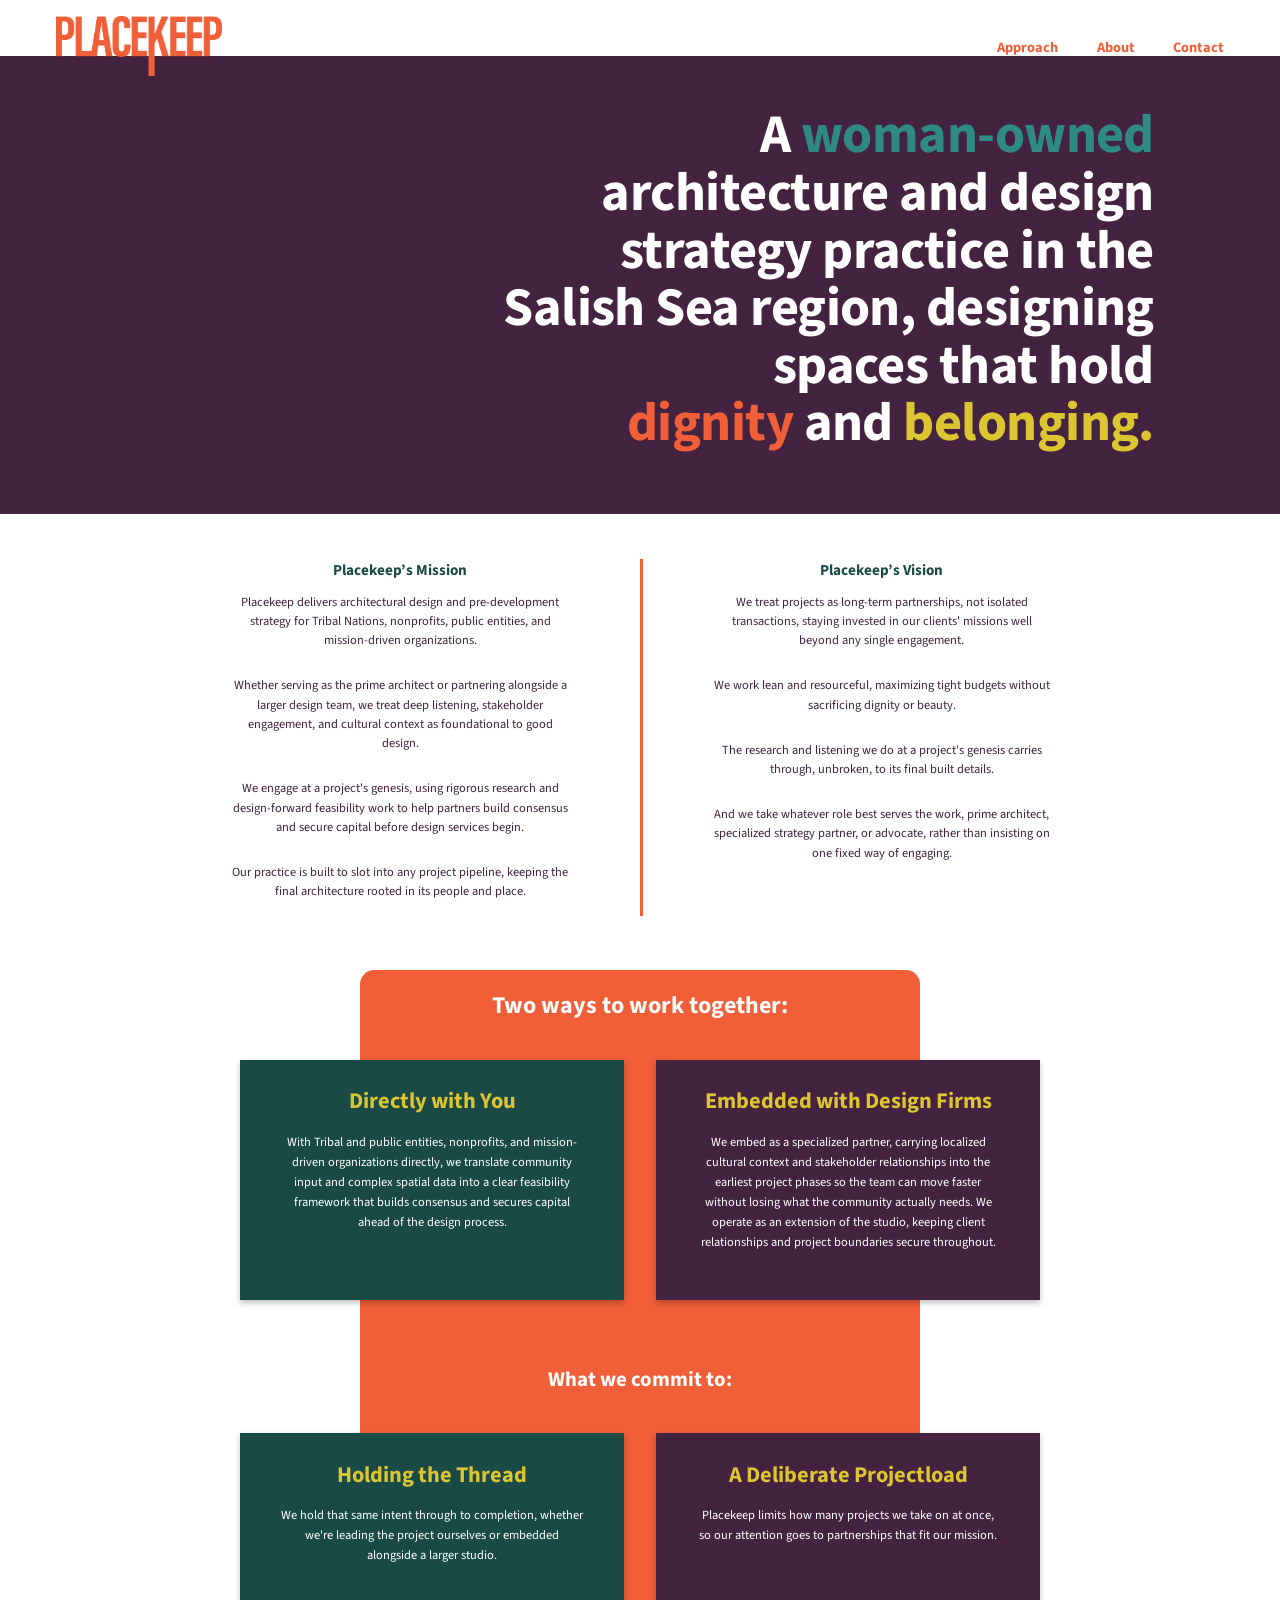
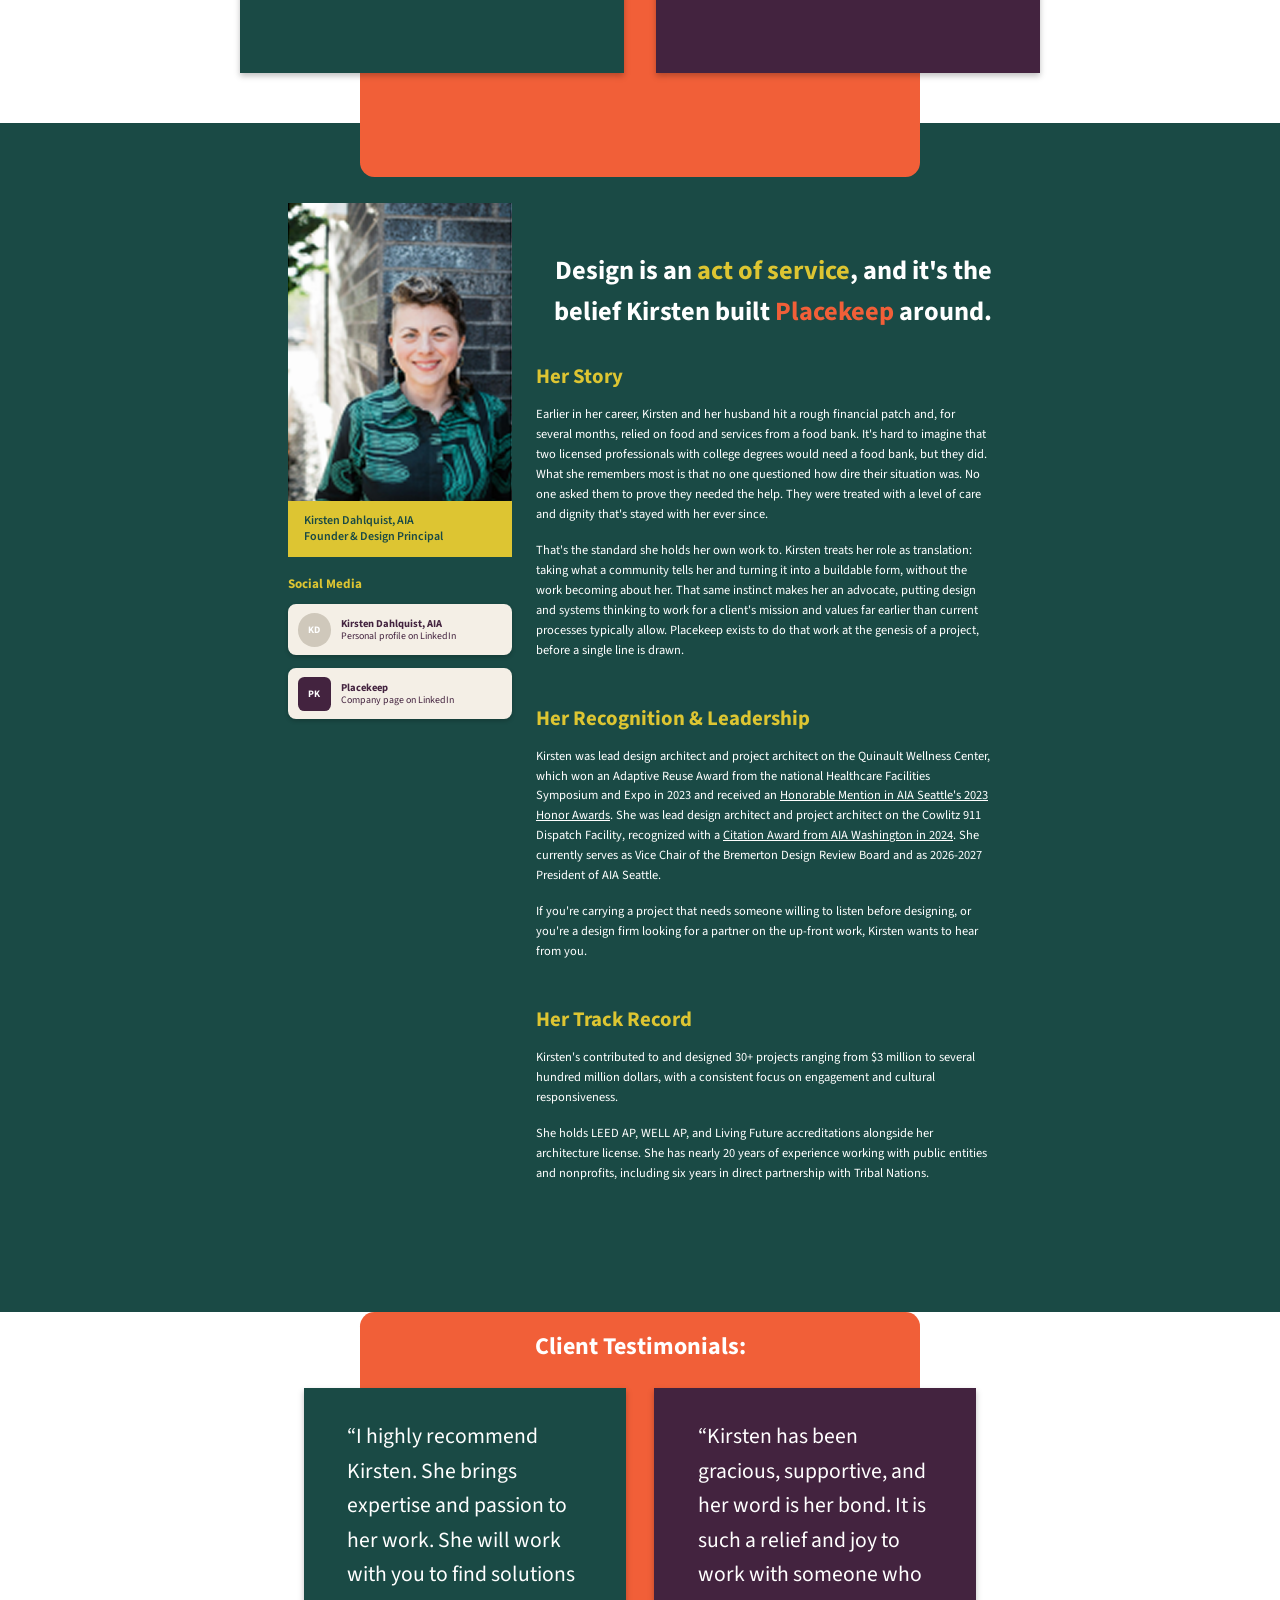
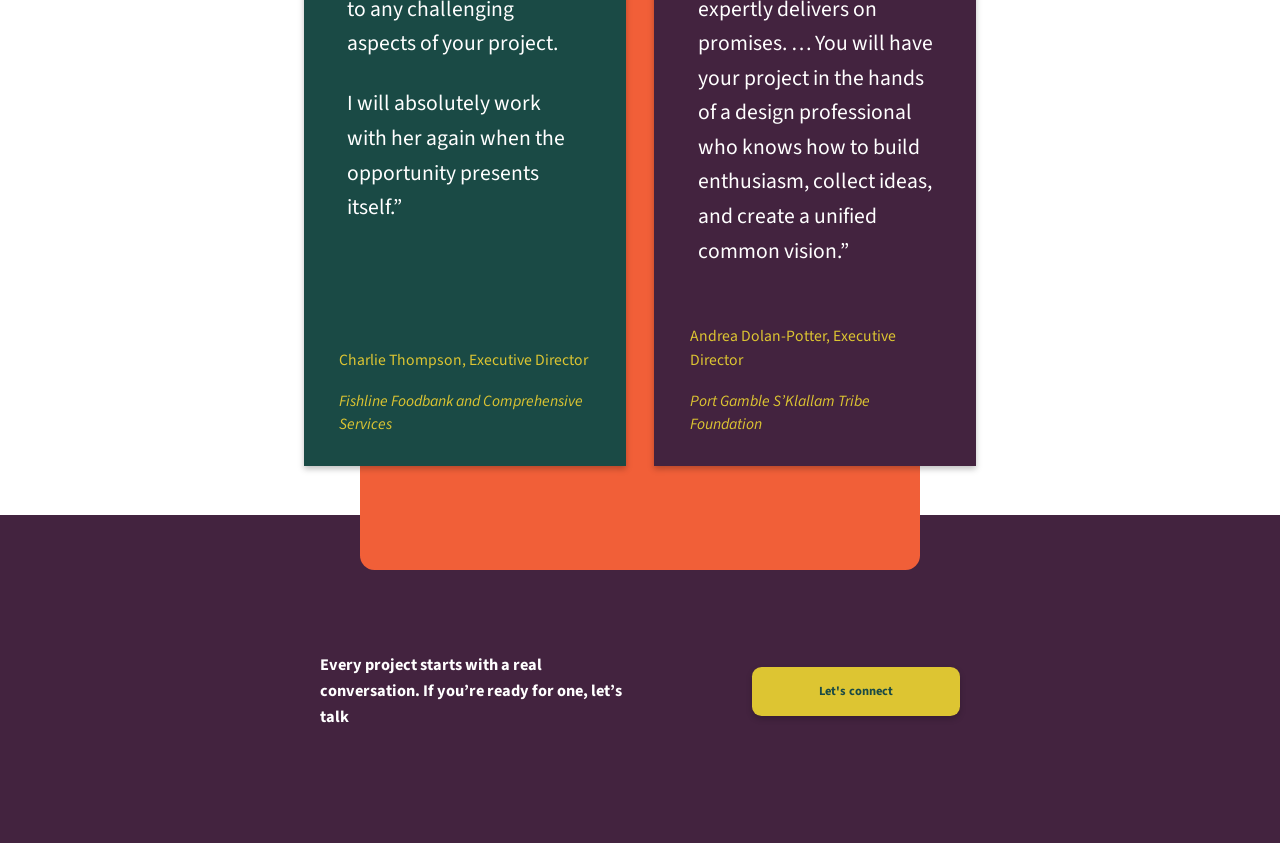
==== commit 031b7e5d: "styled approach, now styling about page" ====
--- a/about.html
+++ b/about.html
@@ -28,7 +28,7 @@
             <div class="has-sub">
                 <a href="approach.html">Approach</a>
                 <ul class="sub">
-                    <li><a href="approach.html#project-owners">For Project Owners</a></li>
+                    <li><a href="approach.html#project-owners">For Organizations</a></li>
                     <li><a href="approach.html#design-firms">For Design Firms</a></li>
                 </ul>
             </div>
@@ -40,7 +40,7 @@
     <main>
         <section class="hero solo">
             <h1>A <span class="t">woman-owned</span> architecture and design strategy practice in the Salish Sea region,
-                designing spaces that hold <span class="o">dignity</span> and <span class="y">belonging.</span></h1>
+                designing spaces that hold <span class="keep"><span class="o">dignity</span> and <span class="y">belonging.</span></span></h1>
         </section>
 
         <section class="split mv">
@@ -105,12 +105,8 @@
                     built <span class="o">Placekeep</span> around.</h2>
 
                 <aside class="portrait">
-                    <!-- Replace this placeholder with the real photo: <img src="kirsten.jpg" alt="Portrait of Kirsten Dahlquist"> -->
-                    <div class="photo" role="img" aria-label="Portrait of Kirsten Dahlquist (placeholder)"><svg
-                            viewBox="0 0 100 100" aria-hidden="true">
-                            <circle cx="50" cy="38" r="17" />
-                            <path d="M12 100c2-26 17-38 38-38s36 12 38 38z" />
-                        </svg></div>
+                 <img class="photo" role="img" aria-label="Portrait of Kirsten Dahlquist (placeholder)" src="./img/KirstenBioImage.png" alt="Portrait of Kirsten Dahlquist">
+                   
                     <div class="caption">Kirsten Dahlquist, AIA<br>Founder &amp; Design Principal</div>
                     <h3>Social Media</h3>
                     <a class="social" href="#"><span class="avatar">KD</span><span><strong>Kirsten Dahlquist,
--- a/css/style.css
+++ b/css/style.css
@@ -226,6 +226,7 @@
 .btn {
   display: inline-block;
   background: var(--yellow);
+  text-align: center;
   color: var(--teal);
   font-weight: 700;
   font-size: 0.78rem;
@@ -247,7 +248,7 @@
    ========================================================================== */
 .panel {
   background: var(--orange);
-  width: min(55%, 41rem);
+  width: min(50%, 35rem);
   margin: 0 auto;
   border-radius: 0.9rem;
   padding: 1.3rem 0 0;
@@ -338,7 +339,7 @@
 .define {
   background: var(--teal);
   margin-top: -3rem;
-  padding: 8.5rem 3.5rem 4.5rem;
+  padding: 8.5rem 3.5rem 6.5rem;
 }
 .define .ipa {
   text-align: right;
@@ -388,11 +389,11 @@
    ========================================================================== */
 
 .work {
-  margin-top: -3rem;
+  margin-top: -4rem;
   padding-bottom: 0;
 }
 .work .cards {
-  margin-top: 1.6rem;
+  margin-top: 3.6rem;
 }
 /* Purple project cards (Dignity by Design, Rooted Expansion, ...) */
 .proj {
@@ -406,8 +407,8 @@
   font-weight: 700;
   margin: 0.2rem 0 1rem;
 }
-.proj svg {
-  height: 5.6rem;
+.icons {
+  height: 8rem;
   width: auto;
   margin-bottom: 1.3rem;
 }
@@ -436,6 +437,7 @@
   padding: 7rem 3.5rem 5.5rem;
 }
 .closing .in {
+  height: 8rem;
   max-width: 40rem;
   margin: 0 auto;
   display: flex;
@@ -447,7 +449,7 @@
   font-weight: 700;
   font-size: 1.02rem;
   line-height: 1.6;
-  max-width: 17rem;
+  max-width: 20rem;
 }
 
 /* ==========================================================================
@@ -700,9 +702,10 @@
 .band {
   background: var(--white);
   padding-bottom: 0;
+  display: flow-root; 
 }
 .band .panel {
-  margin-top: -4.6rem;
+  margin-top: -2.6rem;
   margin-bottom: -3.4rem;
   border-radius: 0.9rem;
   padding-bottom: 2.6rem;
@@ -711,7 +714,7 @@
   padding-top: 6.5rem;
 }
 .intro.after-band {
-  padding-bottom: 8rem;
+  padding-bottom: 6rem;
 }
 
 /* --- Tabs (desktop) / accordion (mobile) ---
@@ -723,8 +726,12 @@
   gap: 1.9rem 1.9rem;
   width: calc(100% + 5rem);
   margin: 1.3rem 0 0 -2.5rem;
-}
-.tab {
+}.tab {
+  --tab-h: 8rem;           
+  min-height: var(--tab-h);
+  padding: calc(var(--tab-h) / 2) 1rem 1rem;  
+  justify-content: flex-start;      
+
   grid-column: var(--c);
   grid-row: var(--r);
   background: var(--teal);
@@ -733,11 +740,8 @@
   cursor: pointer;
   font-family: var(--font);
   text-align: left;
-  padding: 0.7rem 1rem 1rem;
-  min-height: 5.6rem;
   display: flex;
   flex-direction: column;
-  justify-content: flex-end;
   position: relative;
   font-weight: 700;
   font-size: 1rem;
@@ -745,22 +749,22 @@
   border-radius: 0;
 }
 .tab small {
-  font-size: 0.6rem;
+  font-size: .8rem;
   font-weight: 600;
   opacity: 0.75;
   margin-bottom: 0.25rem;
 }
-/* Plus icon drawn with two gradient lines */
+/* Plus icon with rounded ends (SVG mask, colored by background-color) */
 .tab::after {
   content: "";
   position: absolute;
-  top: 0.4rem;
+  top: 0.6rem;
   right: 0.6rem;
   width: 2.2rem;
   height: 2.2rem;
-  background:
-    linear-gradient(var(--yellow), var(--yellow)) center/100% 3px no-repeat,
-    linear-gradient(var(--yellow), var(--yellow)) center/3px 100% no-repeat;
+  background-color: var(--yellow);
+  -webkit-mask: url("data:image/svg+xml,%3Csvg xmlns='http://www.w3.org/2000/svg' viewBox='0 0 24 24'%3E%3Cpath d='M3 12h18M12 3v18' fill='none' stroke='black' stroke-width='2.7' stroke-linecap='round'/%3E%3C/svg%3E") center / contain no-repeat;
+  mask: url("data:image/svg+xml,%3Csvg xmlns='http://www.w3.org/2000/svg' viewBox='0 0 24 24'%3E%3Cpath d='M3 12h18M12 3v18' fill='none' stroke='black' stroke-width='2.7' stroke-linecap='round'/%3E%3C/svg%3E") center / contain no-repeat;
 }
 /* Selected tab: yellow background, teal plus */
 .tab[aria-selected="true"] {
@@ -768,9 +772,7 @@
   color: var(--teal);
 }
 .tab[aria-selected="true"]::after {
-  background:
-    linear-gradient(var(--teal), var(--teal)) center/100% 3px no-repeat,
-    linear-gradient(var(--teal), var(--teal)) center/3px 100% no-repeat;
+  background-color: var(--teal);
 }
 .tab:hover:not([aria-selected="true"]) {
   background: #235a54;
@@ -781,7 +783,7 @@
   grid-column: 1/-1;
   grid-row: 3;
   color: var(--purple);
-  padding: 1.2rem 1.5rem 0 2.4rem;
+  padding: 1.2rem 5rem 0 4.5rem;
 }
 .tabs.three .tab-panel {
   grid-row: 2;
@@ -819,6 +821,10 @@
   line-height: 1.45;
   max-width: 20rem;
   margin: 0 auto;
+}
+
+.tiersText {
+  color: var(--purple);
 }
 
 /* --- Footer variant used on Approach, About, and Contact-linked pages --- */
@@ -916,6 +922,11 @@
   margin: 0 6% 0 auto;
 }
 
+/* --- Keep text (for wrapping "dignity and belonging" words together) --- */
+.keep {
+  white-space: nowrap;
+}
+
 /* --- Mission / Vision (reuses .split from section 4) --- */
 .split.mv {
   max-width: 64rem;
@@ -936,14 +947,14 @@
 .duo {
   display: grid;
   grid-template-columns: 1fr 1fr;
-  gap: 1rem;
-  width: calc(100% + 7rem);
-  margin: 1.4rem 0 0 -3.5rem;
+  gap: 2rem;
+  width: calc(100% + 15rem);
+  margin: 2.4rem 0 0 -7.5rem;
 }
 .duo .card {
-  padding: 1.8rem 2rem 2.4rem;
+  padding: 1.8rem 2.5rem 2.4rem;
   text-align: center;
-  min-height: 11rem;
+  min-height: 15rem;
 }
 .duo .teal {
   background: var(--teal);
@@ -966,12 +977,12 @@
   text-align: center;
   font-weight: 700;
   font-size: 1.3rem;
-  margin-top: 2rem;
+  margin-top: 4rem;
 }
 /* Rounded-all-corners panel variant that overhangs the next section */
 .panel.round {
   border-radius: 0.9rem;
-  padding-bottom: 3.5rem;
+  padding-bottom: 6.5rem;
   margin-bottom: -3.4rem;
 }
 .after-panel {
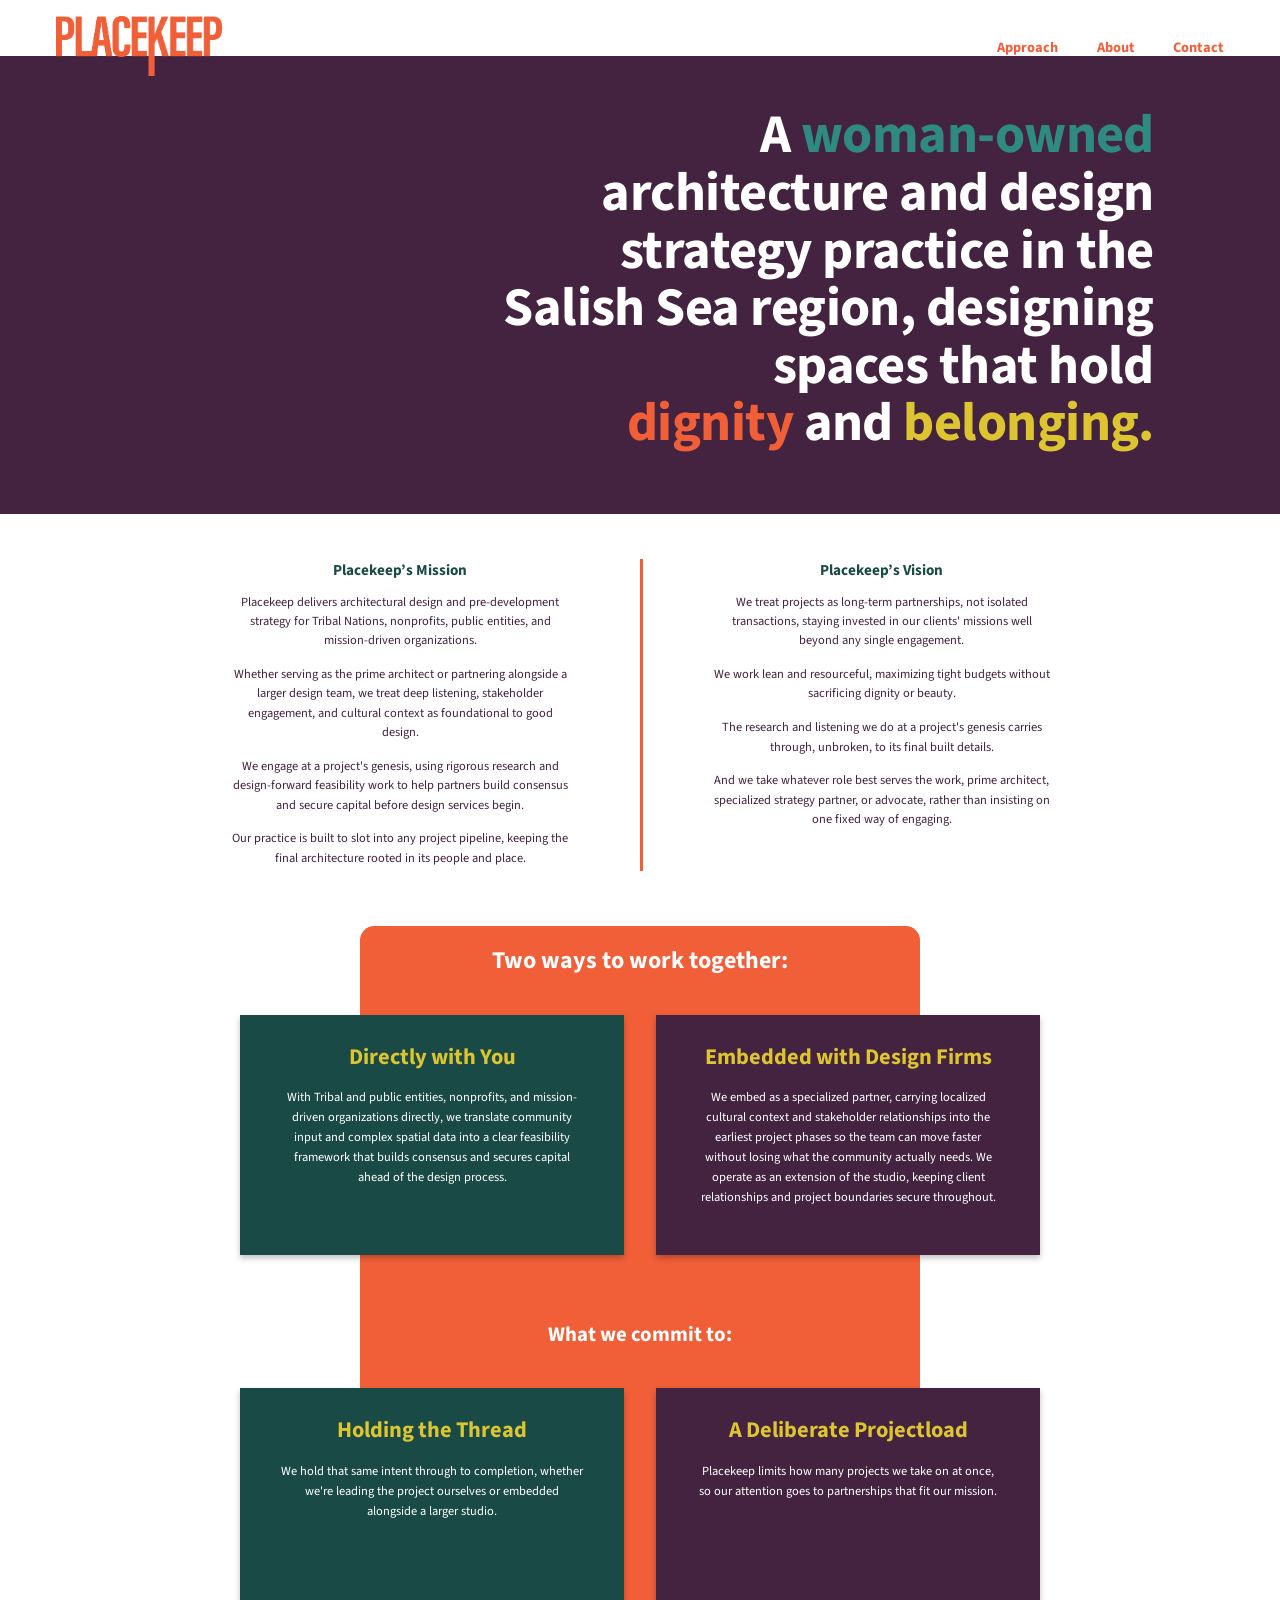
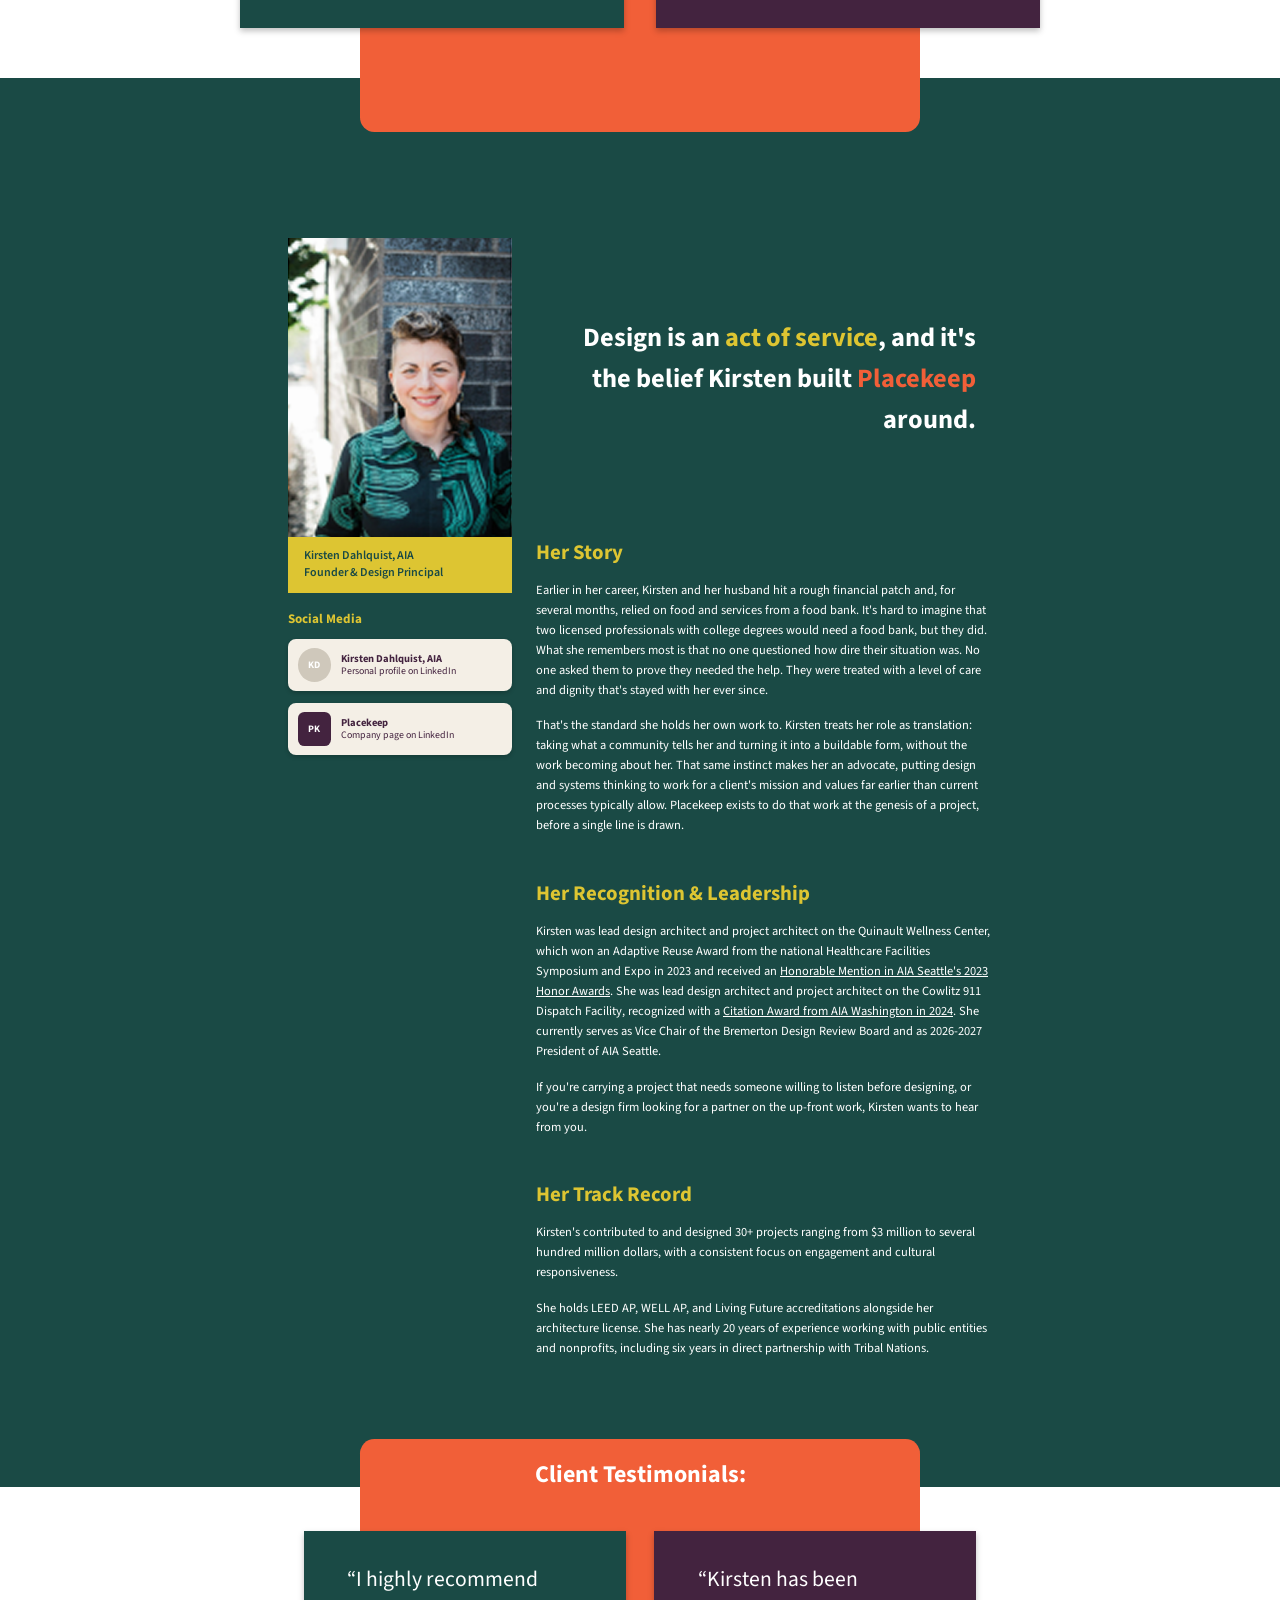
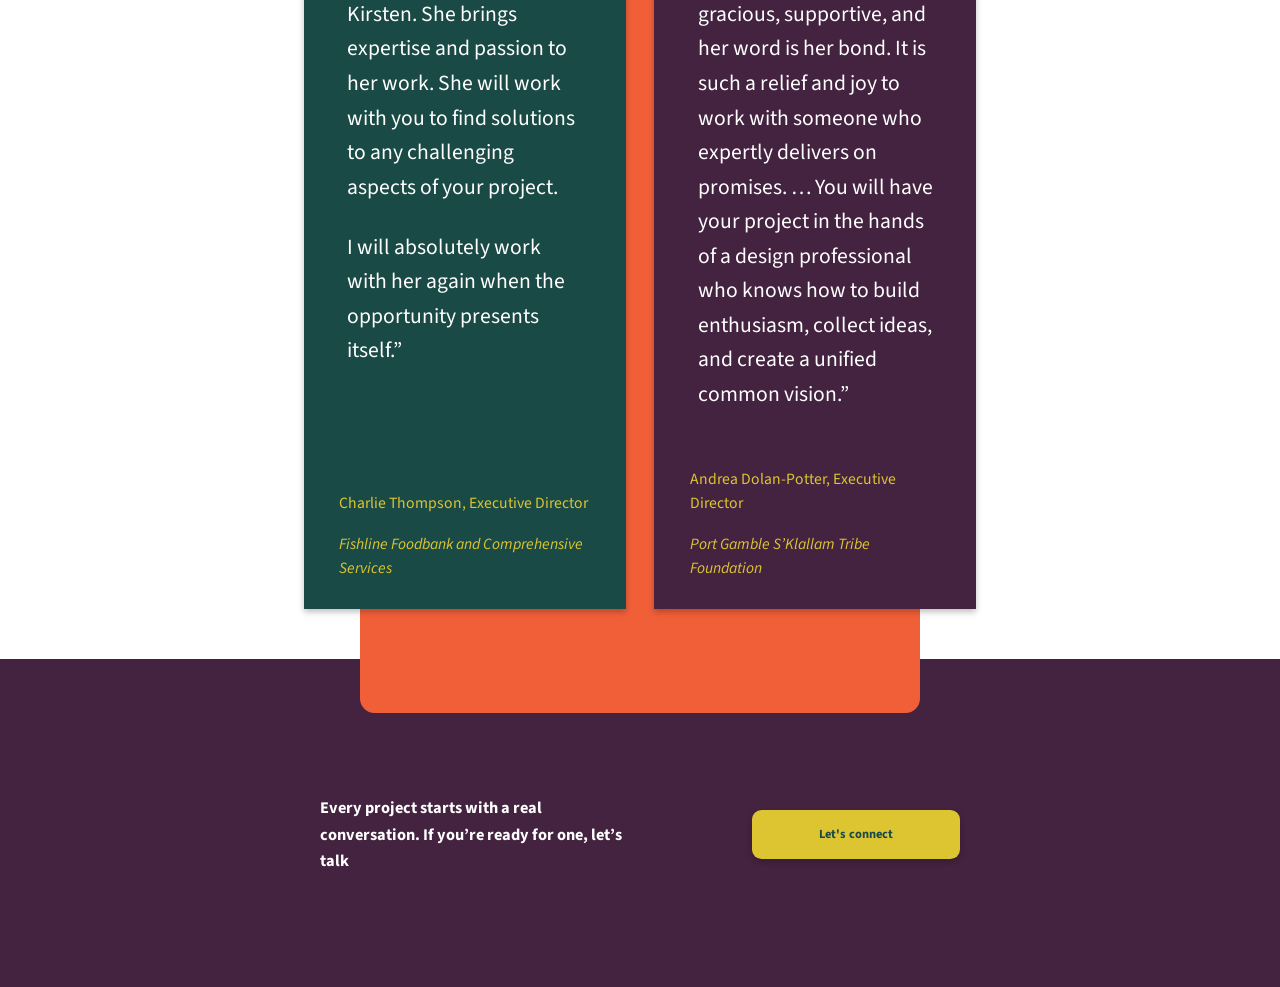
==== commit bd850819: "finished styling about and contact pages" ====
--- a/about.html
+++ b/about.html
@@ -186,7 +186,7 @@
     <footer class="closing after-panel-footer" id="contact">
         <div class="in wide">
             <p>Every project starts with a real conversation. If you’re ready for one, let’s talk</p>
-            <a class="btn" href="mailto:hello@placekeep.com">Let's connect</a>
+            <a class="btn" href="contact.html">Let's connect</a>
         </div>
     </footer>
 
--- a/css/style.css
+++ b/css/style.css
@@ -311,7 +311,7 @@
    "The gap between a space problem and a real solution" with yellow bar.
    ========================================================================== */
 .gap {
-  padding: 3.6rem 2.2rem 3.6rem 5.6rem;
+  padding: 3.6rem 4.2rem 3.6rem 4.6rem;
   color: var(--purple);
 }
 .gap h3 {
@@ -325,7 +325,7 @@
   padding-left: 1rem;
   font-size: 1rem;
   line-height: 1.6;
-  width: 30rem;
+  width: 25rem;
 }
 .gap .quote p + p {
   margin-top: 1.1rem;
@@ -561,13 +561,10 @@
   .gap .quote {
     font-size: 0.82rem;
   }
- .define {
-  margin-top: -2rem;
-  padding: 5.5rem 1.2rem 4.5rem; 
-}
-
-
-
+  .define {
+    margin-top: -2rem;
+    padding: 5.5rem 1.2rem 4.5rem;
+  }
 
   .define .wrap {
     display: flex;
@@ -587,9 +584,9 @@
     margin: 1.2rem 0 0;
     max-width: 13rem;
   }
-.work {
-  margin-top: -2.5rem; 
-}
+  .work {
+    margin-top: -2.5rem;
+  }
   .proj {
     min-height: 0;
   }
@@ -702,7 +699,7 @@
 .band {
   background: var(--white);
   padding-bottom: 0;
-  display: flow-root; 
+  display: flow-root;
 }
 .band .panel {
   margin-top: -2.6rem;
@@ -726,11 +723,12 @@
   gap: 1.9rem 1.9rem;
   width: calc(100% + 5rem);
   margin: 1.3rem 0 0 -2.5rem;
-}.tab {
-  --tab-h: 8rem;           
+}
+.tab {
+  --tab-h: 8rem;
   min-height: var(--tab-h);
-  padding: calc(var(--tab-h) / 2) 1rem 1rem;  
-  justify-content: flex-start;      
+  padding: calc(var(--tab-h) / 2) 1rem 1rem;
+  justify-content: flex-start;
 
   grid-column: var(--c);
   grid-row: var(--r);
@@ -747,9 +745,17 @@
   font-size: 1rem;
   line-height: 1.25;
   border-radius: 0;
+    -webkit-tap-highlight-color: transparent; /* removes the mobile tap flash */
+  -webkit-appearance: none;                 /* removes built-in button styling */
+  appearance: none;
+}
+/* Keep the tab's color from changing while it's pressed */
+.tab:active {
+  background: var(--teal);
+  color: var(--white);
 }
 .tab small {
-  font-size: .8rem;
+  font-size: 0.8rem;
   font-weight: 600;
   opacity: 0.75;
   margin-bottom: 0.25rem;
@@ -763,8 +769,10 @@
   width: 2.2rem;
   height: 2.2rem;
   background-color: var(--yellow);
-  -webkit-mask: url("data:image/svg+xml,%3Csvg xmlns='http://www.w3.org/2000/svg' viewBox='0 0 24 24'%3E%3Cpath d='M3 12h18M12 3v18' fill='none' stroke='black' stroke-width='2.7' stroke-linecap='round'/%3E%3C/svg%3E") center / contain no-repeat;
-  mask: url("data:image/svg+xml,%3Csvg xmlns='http://www.w3.org/2000/svg' viewBox='0 0 24 24'%3E%3Cpath d='M3 12h18M12 3v18' fill='none' stroke='black' stroke-width='2.7' stroke-linecap='round'/%3E%3C/svg%3E") center / contain no-repeat;
+  -webkit-mask: url("data:image/svg+xml,%3Csvg xmlns='http://www.w3.org/2000/svg' viewBox='0 0 24 24'%3E%3Cpath d='M3 12h18M12 3v18' fill='none' stroke='black' stroke-width='2.7' stroke-linecap='round'/%3E%3C/svg%3E")
+    center / contain no-repeat;
+  mask: url("data:image/svg+xml,%3Csvg xmlns='http://www.w3.org/2000/svg' viewBox='0 0 24 24'%3E%3Cpath d='M3 12h18M12 3v18' fill='none' stroke='black' stroke-width='2.7' stroke-linecap='round'/%3E%3C/svg%3E")
+    center / contain no-repeat;
 }
 /* Selected tab: yellow background, teal plus */
 .tab[aria-selected="true"] {
@@ -776,6 +784,14 @@
 }
 .tab:hover:not([aria-selected="true"]) {
   background: #235a54;
+}
+.tab[aria-selected="true"]:active {
+  background: var(--yellow);
+  color: var(--teal);
+}
+/* Hide the focus outline for mouse clicks (keyboard users still get it) */
+.tab:focus:not(:focus-visible) {
+  outline: none;
 }
 
 /* --- Tab panel content --- */
@@ -939,7 +955,7 @@
   max-width: 21rem;
   font-size: 0.78rem;
   line-height: 1.55;
-  margin: 0 0 0.9rem;
+  margin: 0 0 0.2rem;
 }
 
 /* --- "Two ways to work together" / "What we commit to" cards ---
@@ -993,7 +1009,7 @@
    Desktop grid areas: "side head" / "side story". On mobile it stacks. */
 .bio {
   background: var(--teal);
-  padding: 5rem 3.5rem 8rem;
+  padding: 10rem 3.5rem 8rem;
 }
 .bio-grid {
   display: grid;
@@ -1010,7 +1026,11 @@
   font-size: 1.65rem;
   line-height: 1.55;
   font-weight: 700;
-  margin: 3rem 0 1.8rem;
+  margin: 5rem 1rem 6rem 1.8rem;
+}
+/* Testimonials panel: pulls up to overlap the bottom of the teal bio band */
+.bio + .panel.round {
+  margin-top: -3rem;   
 }
 .headline .y {
   color: var(--yellow);
@@ -1114,7 +1134,7 @@
   grid-template-columns: 1fr 1fr;
   gap: 1.8rem;
   width: calc(100% + 7rem);
-  margin: 1.6rem 0 0 -3.5rem;
+  margin: 2.6rem 0 0 -3.5rem;
 }
 .quotes figure {
   padding: 2rem 2.2rem 1.8rem;
@@ -1277,6 +1297,14 @@
   padding: 1.35rem 5rem 1.2rem 5.9rem;
   position: relative;
   min-height: 6.1rem;
+    -webkit-tap-highlight-color: transparent; /* removes the mobile tap flash */
+  -webkit-appearance: none;                 /* removes built-in button styling */
+  appearance: none;
+}
+/* Keep the bar solid yellow while pressed */
+.acc-btn:active {
+  background: var(--yellow);
+  color: var(--purple);
 }
 .acc-btn strong {
   display: block;
@@ -1289,7 +1317,7 @@
   line-height: 1.3;
   margin-top: 0.1rem;
 }
-/* Plus icon (closed state) */
+/* Plus icon with rounded ends (closed state) */
 .acc-btn::after {
   content: "";
   position: absolute;
@@ -1298,14 +1326,18 @@
   width: 2.5rem;
   height: 2.5rem;
   margin-top: -1.25rem;
-  background:
-    linear-gradient(var(--purple), var(--purple)) center/100% 4px no-repeat,
-    linear-gradient(var(--purple), var(--purple)) center/4px 100% no-repeat;
-}
-/* Minus icon (open state: vertical bar removed) */
+  background-color: var(--purple);
+  -webkit-mask: url("data:image/svg+xml,%3Csvg xmlns='http://www.w3.org/2000/svg' viewBox='0 0 24 24'%3E%3Cpath d='M3 12h18M12 3v18' fill='none' stroke='black' stroke-width='2.4' stroke-linecap='round'/%3E%3C/svg%3E")
+    center / contain no-repeat;
+  mask: url("data:image/svg+xml,%3Csvg xmlns='http://www.w3.org/2000/svg' viewBox='0 0 24 24'%3E%3Cpath d='M3 12h18M12 3v18' fill='none' stroke='black' stroke-width='2.4' stroke-linecap='round'/%3E%3C/svg%3E")
+    center / contain no-repeat;
+}
+/* Minus icon with rounded ends (open state) */
 .acc-btn[aria-expanded="true"]::after {
-  background: linear-gradient(var(--purple), var(--purple)) center/100% 4px
-    no-repeat;
+  -webkit-mask: url("data:image/svg+xml,%3Csvg xmlns='http://www.w3.org/2000/svg' viewBox='0 0 24 24'%3E%3Cpath d='M3 12h18' fill='none' stroke='black' stroke-width='2.4' stroke-linecap='round'/%3E%3C/svg%3E")
+    center / contain no-repeat;
+  mask: url("data:image/svg+xml,%3Csvg xmlns='http://www.w3.org/2000/svg' viewBox='0 0 24 24'%3E%3Cpath d='M3 12h18' fill='none' stroke='black' stroke-width='2.4' stroke-linecap='round'/%3E%3C/svg%3E")
+    center / contain no-repeat;
 }
 .acc-body {
   background: var(--teal);
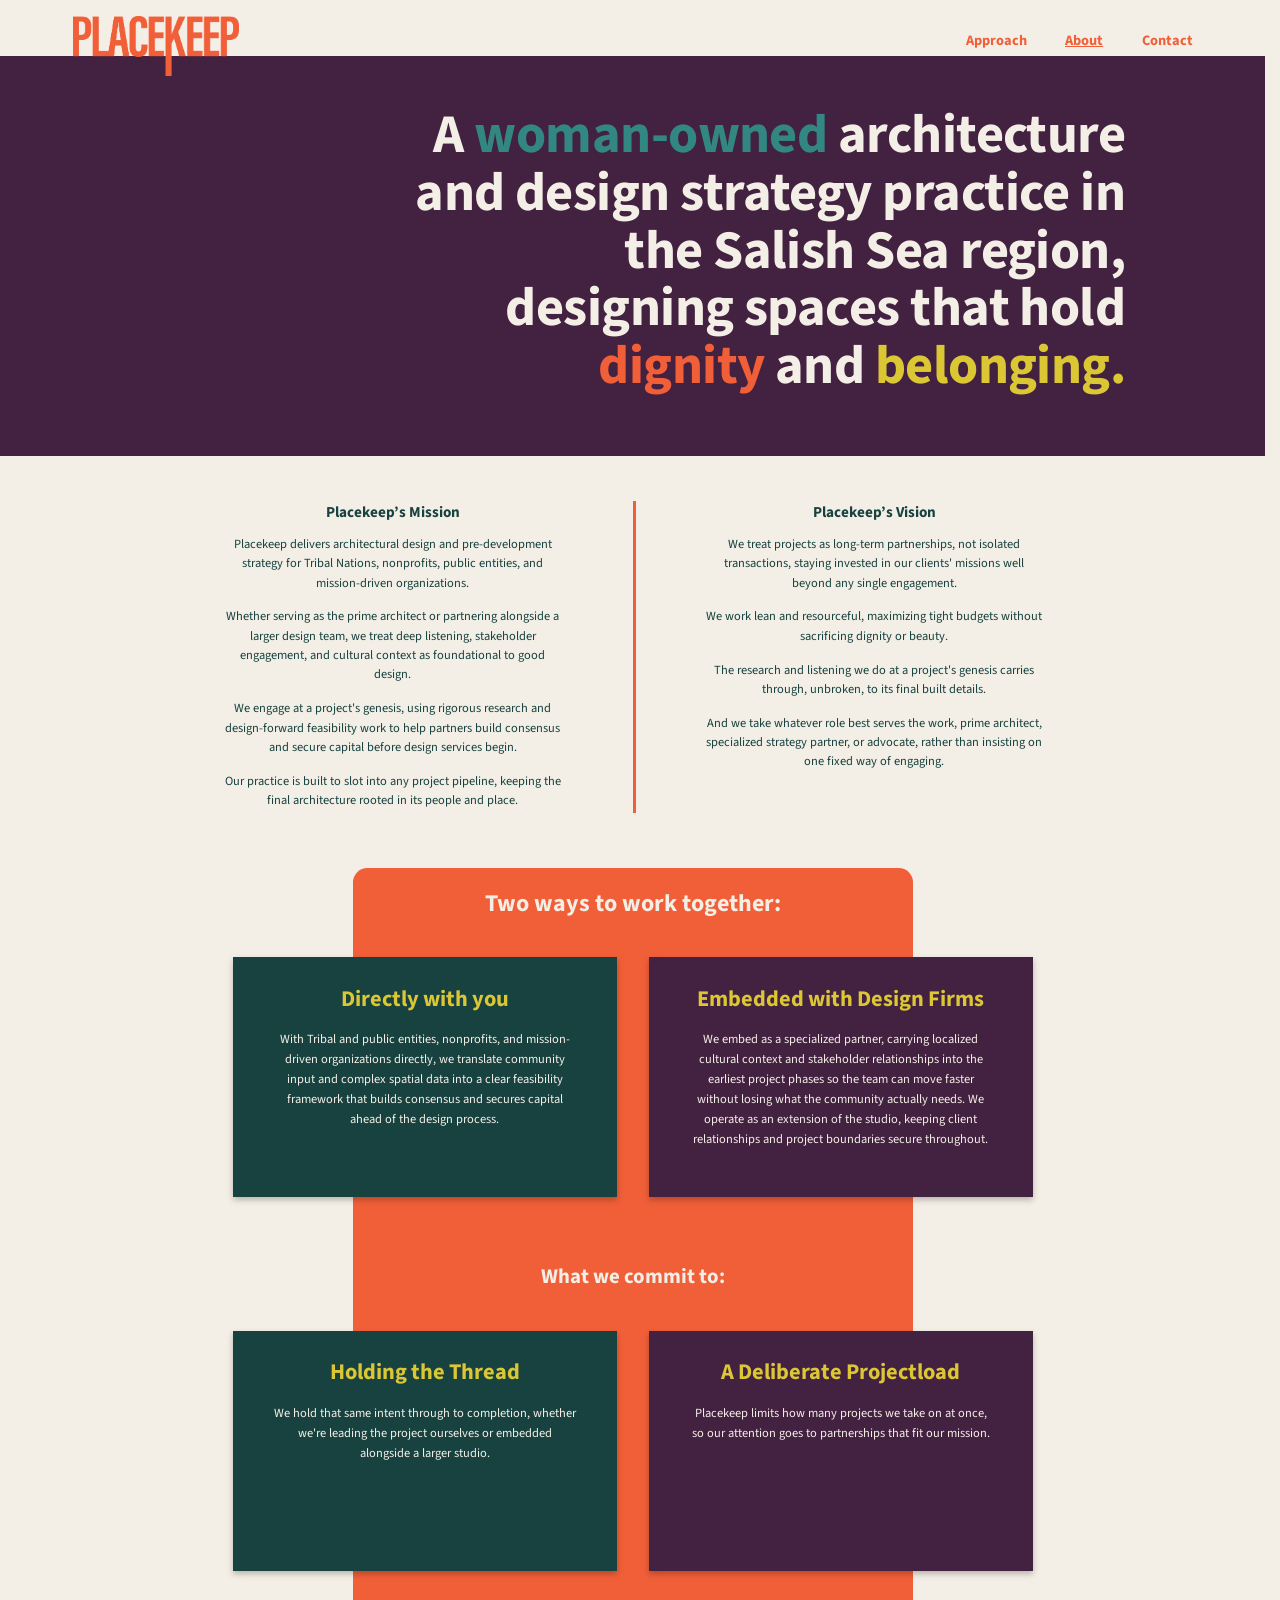
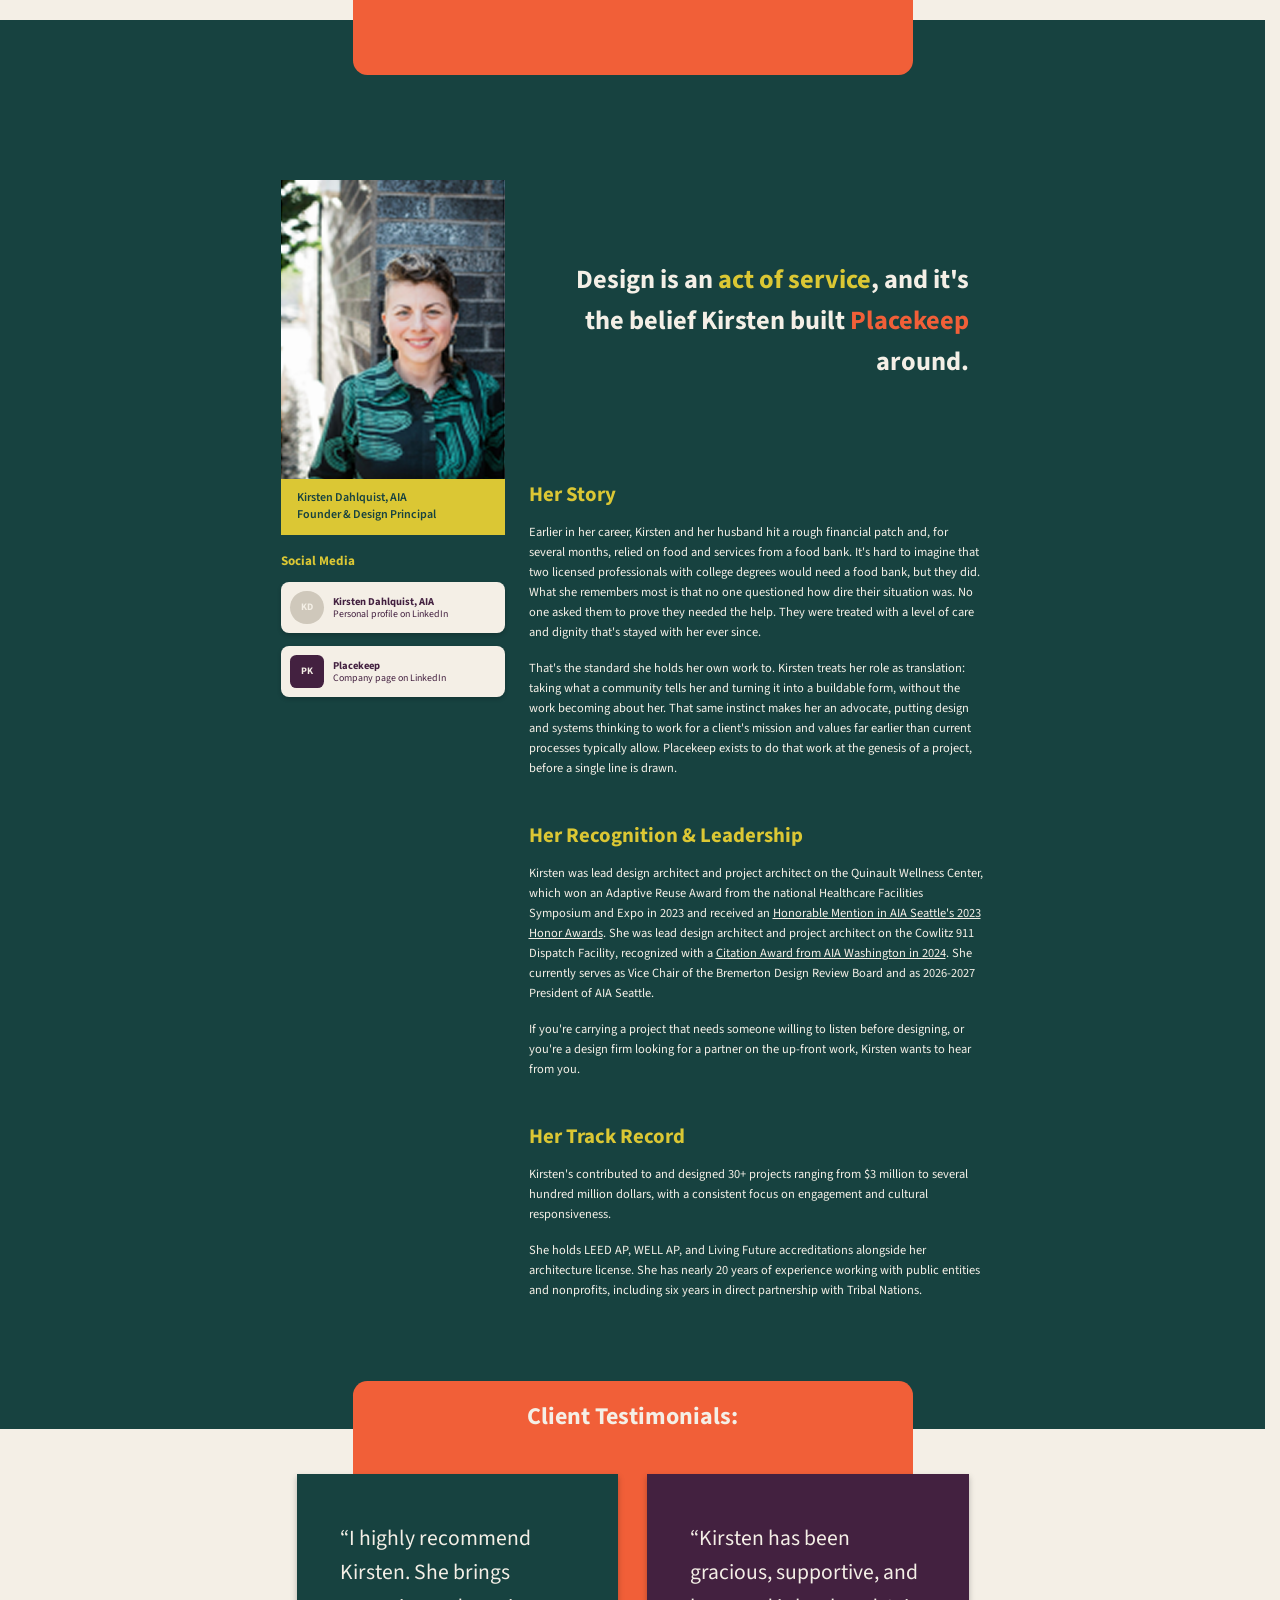
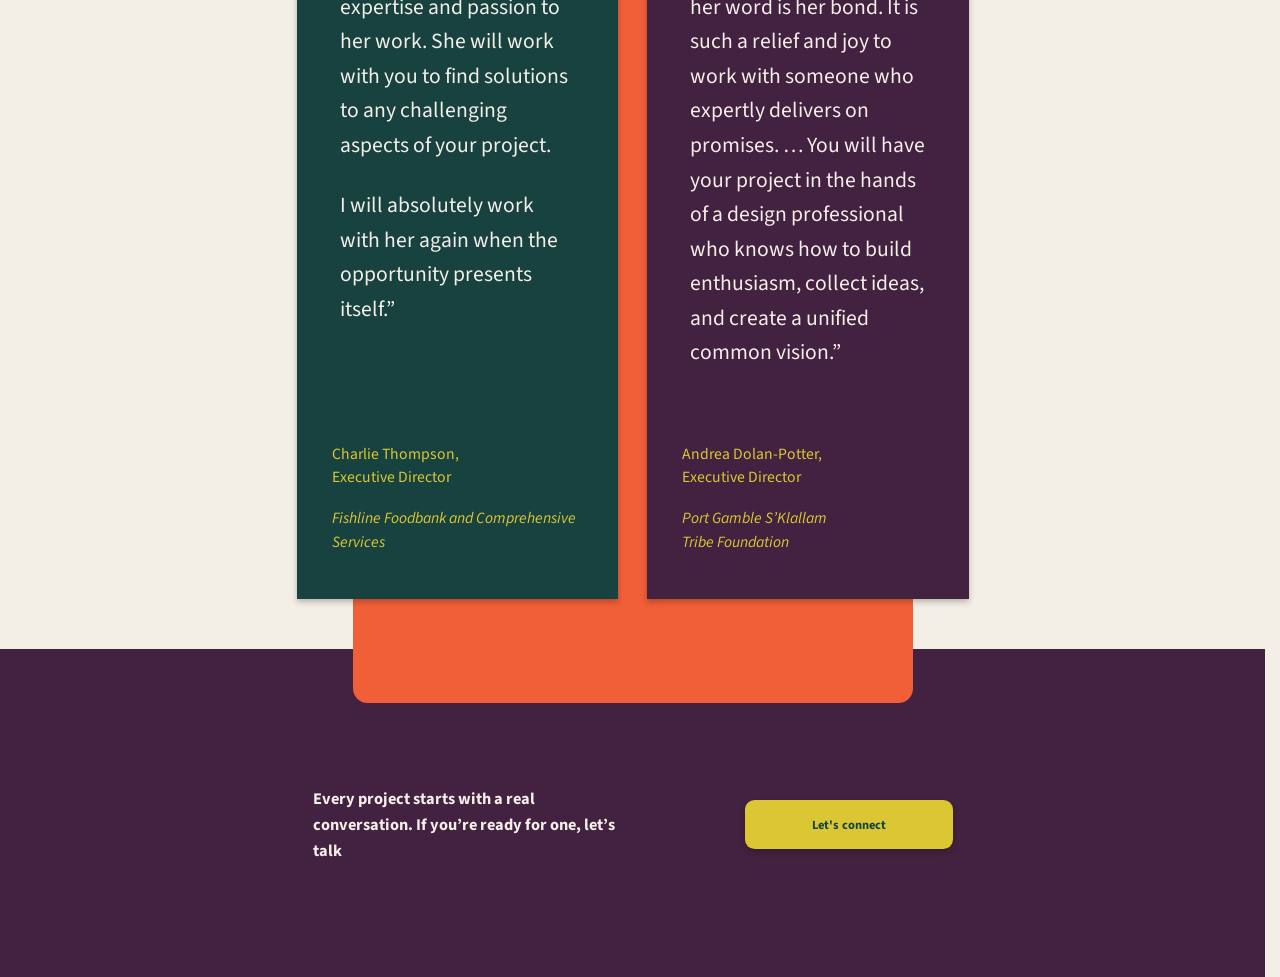
==== commit 9ac3e1dc: "finished desktop styles. starting mobile styles" ====
--- a/about.html
+++ b/about.html
@@ -13,15 +13,16 @@
         href="https://fonts.googleapis.com/css2?family=Oswald:wght@500&family=Source+Sans+3:wght@400;600;700;900&display=swap"
         rel="stylesheet">
     <link rel="stylesheet" href="./css/style.css">
+    <link rel="stylesheet" href="./css/responsive.css">
     <script src="./javascript/script.js" defer></script>
 </head>
 
 <body>
 
     <header class="site-header">
-<a href="./index.html">
-    <img class="logo" src="./img/Placekeep_Logo_Orange.png" alt="Placekeep home">
-</a>
+        <a href="./index.html">
+            <img class="logo" src="./img/Placekeep_Logo_Orange.png" alt="Placekeep home">
+        </a>
         <button class="menu-btn" aria-label="Menu" aria-expanded="false"
             aria-controls="nav"><span></span><span></span><span></span></button>
         <nav class="nav" id="nav" aria-label="Main">
@@ -32,7 +33,7 @@
                     <li><a href="approach.html#design-firms">For Design Firms</a></li>
                 </ul>
             </div>
-            <a href="about.html" aria-current="page">About</a>
+            <a class="active" href="about.html" aria-current="page">About</a>
             <a href="contact.html">Contact</a>
         </nav>
     </header>
@@ -40,7 +41,8 @@
     <main>
         <section class="hero solo">
             <h1>A <span class="t">woman-owned</span> architecture and design strategy practice in the Salish Sea region,
-                designing spaces that hold <span class="keep"><span class="o">dignity</span> and <span class="y">belonging.</span></span></h1>
+                designing spaces that hold <span class="keep"><span class="o">dignity</span> and <span
+                        class="y">belonging.</span></span></h1>
         </section>
 
         <section class="split mv">
@@ -71,7 +73,7 @@
             <h2 class="lead" id="two-h">Two ways to work together:</h2>
             <div class="duo">
                 <article class="card teal">
-                    <h3>Directly with You</h3>
+                    <h3>Directly with you</h3>
                     <p>With Tribal and public entities, nonprofits, and mission-driven organizations directly, we
                         translate community input and complex spatial data into a clear feasibility framework that
                         builds consensus and secures capital ahead of the design process.</p>
@@ -105,8 +107,9 @@
                     built <span class="o">Placekeep</span> around.</h2>
 
                 <aside class="portrait">
-                 <img class="photo" role="img" aria-label="Portrait of Kirsten Dahlquist (placeholder)" src="./img/KirstenBioImage.png" alt="Portrait of Kirsten Dahlquist">
-                   
+                    <img class="photo" role="img" aria-label="Portrait of Kirsten Dahlquist (placeholder)"
+                        src="./img/KirstenBioImage.png" alt="Portrait of Kirsten Dahlquist">
+
                     <div class="caption">Kirsten Dahlquist, AIA<br>Founder &amp; Design Principal</div>
                     <h3>Social Media</h3>
                     <a class="social" href="#"><span class="avatar">KD</span><span><strong>Kirsten Dahlquist,
@@ -136,9 +139,9 @@
                         <h3>Her Recognition &amp; Leadership</h3>
                         <p>Kirsten was lead design architect and project architect on the Quinault Wellness Center,
                             which won an Adaptive Reuse Award from the national Healthcare Facilities Symposium and Expo
-                            in 2023 and received an <a href="#">Honorable Mention in AIA Seattle's 2023 Honor
+                            in 2023 and received an <a target="_blank" href="https://aiaseattle.submittable.com/gallery/1917cc62-b70c-4724-b199-52c12448a5ad/44204834">Honorable Mention in AIA Seattle's 2023 Honor
                                 Awards</a>. She was lead design architect and project architect on the Cowlitz 911
-                            Dispatch Facility, recognized with a <a href="#">Citation Award from AIA Washington in
+                            Dispatch Facility, recognized with a <a target="_blank" href="https://aiawa.org/portfolio/cowlitz-911-dispatch-facility/">Citation Award from AIA Washington in
                                 2024</a>. She currently serves as Vice Chair of the Bremerton Design Review Board and as
                             2026-2027 President of AIA Seattle.</p>
                         <p>If you're carrying a project that needs someone willing to listen before designing, or you're
@@ -166,7 +169,8 @@
                             you to find solutions to any challenging aspects of your project.</p>
                         <p>I will absolutely work with her again when the opportunity presents itself.”</p>
                     </blockquote>
-                    <figcaption>Charlie Thompson, Executive Director<em>Fishline Foodbank and Comprehensive
+                    <figcaption><span class="figtitle">Charlie Thompson, Executive Director</span><em>Fishline Foodbank
+                            and Comprehensive
                             Services</em></figcaption>
                 </figure>
                 <figure class="plum">
@@ -176,7 +180,8 @@
                             hands of a design professional who knows how to build enthusiasm, collect ideas, and create
                             a unified common vision.”</p>
                     </blockquote>
-                    <figcaption>Andrea Dolan-Potter, Executive Director<em>Port Gamble S’Klallam Tribe Foundation</em>
+                    <figcaption><span class="figtitle">Andrea Dolan-Potter, Executive Director</span><em>Port Gamble
+                            S’Klallam<br />Tribe Foundation</em>
                     </figcaption>
                 </figure>
             </div>
--- a/css/style.css
+++ b/css/style.css
@@ -2,28 +2,25 @@
    PLACEKEEP - STYLESHEET
    --------------------------------------------------------------------------
    Shared by: index.html, approach.html, about.html, contact.html
-   Mobile breakpoint: max-width 820px (each section has its own mobile block)
+   Main stylesheet: shared, desktop, and page-specific base styles.
+   Responsive overrides are in responsive.css.
 
    TABLE OF CONTENTS
    --------------------------------------------------------------------------
-    1. Variables & Base Reset ........ colors, fonts, global defaults
-    2. Header & Navigation ........... logo, nav links, hamburger button
-    3. Home: Hero .................... purple intro with big headline
-    4. Home: Audience Split .......... two-column CTA row + .btn button
-    5. Shared: Orange Panels & Cards . .panel, .cards, .card, .stat
-    6. Home: "Gap" Text Block ........ yellow-bar quote inside orange panel
-    7. Home: Definition Section ...... teal "/pleɪskēp/" section
-    8. Home: Work Panel .............. "What we're currently working on"
-    9. Shared: Closing Footer ........ purple footer with "Let's connect"
-   10. Mobile: Shared + Home ......... header, hero, panels, cards, footer
-   11. Shared: Dropdown Nav .......... Approach submenu
-   12. Approach Page ................. intro, tabs, tab panels, "across" text
-   13. Approach Page: Mobile
-   14. About Page .................... hero, mission/vision, bio, testimonials
-   15. About Page: Mobile
-   16. About Page: Footer Overrides
-   17. Contact Page .................. accordions and forms
-   18. Contact Page: Mobile
+    1. Variables & Base Reset
+    2. Header & Navigation
+    3. Home: Hero
+    4. Home: Audience Split
+    5. Shared: Orange Panels & Cards
+    6. Home: "Gap" Text Block
+    7. Home: Definition Section
+    8. Home: Work Panel
+    9. Shared: Closing Footer
+   10. Shared: Dropdown Nav
+   11. Approach Page
+   12. About Page
+   13. About Page: Footer Overrides
+   14. Contact Page
    ========================================================================== */
 
 /* ==========================================================================
@@ -31,14 +28,15 @@
    Change brand colors and fonts here.
    ========================================================================== */
 :root {
-  --purple: #43233f;
+  --purple: #432140;
   --orange: #f15f38;
-  --yellow: #ddc532;
-  --teal: #1a4a45;
-  --teal-light: #2f8a82;
-  --white: #fff;
-  --ink: #43233f;
+  --yellow: #dbc734;
+  --teal: #174240;
+  --teal-light: #338783; /* For better text contrast against purple background bars*/
+  --white: #F4EFe6;
+  /* --ink: #43233f; */
   --font: "Source Sans 3", "Source Sans Pro", system-ui, sans-serif;
+  --gutter: max(3.5rem, calc((100% - 70rem) / 2));  /* content column is 70rem wide; backgrounds stay full width */
 }
 * {
   box-sizing: border-box;
@@ -47,6 +45,8 @@
 }
 html {
   scroll-behavior: smooth;
+  scrollbar-gutter: stable;   /* keeps the layout the same with or without a scrollbar */
+  overflow-y: scroll;         /* fallback for browsers that don't support scrollbar-gutter */
 }
 body {
   font-family: var(--font);
@@ -62,24 +62,16 @@
 a {
   color: inherit;
 }
+
 /* Visible keyboard focus ring on every page */
 :focus-visible {
   outline: 3px solid var(--yellow);
   outline-offset: 3px;
 }
-/* Turn off smooth scrolling and transitions for people who prefer less motion */
-@media (prefers-reduced-motion: reduce) {
-  html {
-    scroll-behavior: auto;
-  }
-  * {
-    transition: none !important;
-  }
-}
 
 /* ==========================================================================
    2. HEADER & NAVIGATION
-   White bar at the top of every page. Hamburger button is hidden on desktop.
+   White bar at the top of every page. Hamburger button is hidden on mobile.
    ========================================================================== */
 .site-header {
   background: var(--white);
@@ -90,6 +82,7 @@
   height: 56px;
   position: relative;
   z-index: 5;
+   padding: 0.9rem var(--gutter) 0;
 }
 
 /* Old text-based logo (kept for reference, replaced by the image logo below) */
@@ -117,7 +110,7 @@
 .nav {
   display: flex;
   gap: 2.4rem;
-  padding-top: 1.4rem;
+  padding-top: 1rem;
   align-items: flex-start;
 }
 .nav a {
@@ -129,8 +122,11 @@
 .nav a:hover {
   text-decoration: underline;
 }
-
-/* Hamburger button (shown on mobile only, see section 10) */
+nav a.active {
+    text-decoration: underline;
+    text-decoration-thickness: 1px;
+}
+/* Hamburger button (shown on mobile only, see responsive.css) */
 .menu-btn {
   display: none;
   background: none;
@@ -155,7 +151,7 @@
    ========================================================================== */
 .hero {
   background: var(--purple);
-  padding: 2.2rem 3.5rem 2.6rem;
+  padding: 2.2rem var(--gutter) 2.6rem;
 }
 .hero h1 {
   font-weight: 700;
@@ -192,7 +188,7 @@
    ========================================================================== */
 .split {
   background: var(--white);
-  color: var(--ink);
+  color: var(--teal);
   display: grid;
   grid-template-columns: 1fr 1fr;
   max-width: 62rem;
@@ -244,7 +240,7 @@
 /* ==========================================================================
    5. SHARED: ORANGE PANELS & CARDS
    .panel is the orange rounded box. .cards is a 3-column grid that is wider
-   than the panel, so the cards overhang its edges (desktop only).
+   than the panel, so the cards overhang its edges.
    ========================================================================== */
 .panel {
   background: var(--orange);
@@ -267,13 +263,13 @@
   display: grid;
   grid-template-columns: repeat(3, 13rem); /* match the card width */
   justify-content: center;
-  gap: 7rem;
+  gap: 4rem;
   width: min(1100px, 92vw);
   margin: 1.8rem 0 0 50%;
   transform: translateX(-50%);
 }
 .card {
-  padding: 1.2rem 1.2rem 1rem;
+  padding: 1.2rem 1.2rem 1.2rem;
   box-shadow: 0 3px 6px rgba(0, 0, 0, 0.25);
 }
 
@@ -339,7 +335,7 @@
 .define {
   background: var(--teal);
   margin-top: -3rem;
-  padding: 8.5rem 3.5rem 6.5rem;
+  padding: 7rem 3.5rem 7rem;
 }
 .define .ipa {
   text-align: right;
@@ -387,7 +383,6 @@
    8. HOME: WORK PANEL
    "What we're currently working on" - overlaps the teal section above it.
    ========================================================================== */
-
 .work {
   margin-top: -4rem;
   padding-bottom: 0;
@@ -453,175 +448,13 @@
 }
 
 /* ==========================================================================
-   10. MOBILE: SHARED + HOME  (max-width: 820px)
-   Covers the header, hamburger menu, and Home page sections, plus the shared
-   .panel / .cards / .closing rules used by other pages.
-   ========================================================================== */
-@media (max-width: 820px) {
-  /* --- Header & hamburger menu --- */
-  .site-header {
-    padding: 0.9rem 1.2rem 0;
-    height: 50px;
-  }
-  .logo {
-    font-size: 2rem;
-  }
-  .menu-btn {
-    display: block;
-  }
-  .nav {
-    display: none;
-    position: absolute;
-    top: 100%;
-    left: 0;
-    right: 0;
-    background: var(--white);
-    flex-direction: column;
-    gap: 0;
-    padding: 0.5rem 1.2rem 1rem;
-    box-shadow: 0 6px 10px rgba(0, 0, 0, 0.15);
-  }
-  /* .open is toggled by script.js when the hamburger is clicked */
-  .nav.open {
-    display: flex;
-  }
-  .nav a {
-    padding: 0.7rem 0;
-    font-size: 1rem;
-  }
-
-  /* --- Home: hero --- */
-  .hero {
-    padding: 1.6rem 1.2rem 2rem;
-  }
-  .hero h1 {
-    font-size: 2.35rem;
-    max-width: none;
-    margin-bottom: 1.2rem;
-  }
-  .hero p {
-    margin: 0;
-    max-width: none;
-    font-size: 0.9rem;
-  }
-
-  /* --- Audience split (stacks into one column) --- */
-  .split {
-    display: block;
-    padding: 2rem 1.2rem;
-  }
-  .split > div {
-    padding: 0 0 2rem;
-  }
-  .split > div + div {
-    border-left: 0;
-    padding: 0;
-  }
-  .split h2 {
-    font-size: 1rem;
-  }
-  .split p {
-    font-size: 0.85rem;
-    max-width: 20rem;
-  }
-
-  /* --- Shared panels & cards --- */
-  .panel {
-    width: calc(100% - 2.4rem);
-    max-width: none;
-    border-radius: 0.8rem 0.8rem 0 0;
-  }
-  .panel h2.lead {
-    font-size: 1.5rem;
-    padding-top: 0.4rem;
-  }
-  .cards {
-    display: flex;
-    flex-direction: column;
-    gap: 1.6rem;
-    width: calc(100% - 2.8rem);
-    margin: 1.4rem auto 0;
-    transform: none;
-  }
-  .stat {
-    min-height: 0;
-  }
-  .stat .num {
-    font-size: 4.2rem;
-  }
-
-  /* --- Home: gap block, definition, work panel --- */
-  .gap {
-    padding: 2.2rem 1.4rem 2.6rem;
-  }
-  .gap h3 {
-    text-align: center;
-    font-size: 1.5rem;
-  }
-  .gap .quote {
-    font-size: 0.82rem;
-  }
-  .define {
-    margin-top: -2rem;
-    padding: 5.5rem 1.2rem 4.5rem;
-  }
-
-  .define .wrap {
-    display: flex;
-    flex-direction: column;
-  }
-  .define .ipa {
-    text-align: center;
-    font-size: 1.3rem;
-    margin-bottom: 1.6rem;
-  }
-  .define h2 {
-    text-align: center;
-    font-size: 1.9rem;
-  }
-  .define .note {
-    left: 0;
-    margin: 1.2rem 0 0;
-    max-width: 13rem;
-  }
-  .work {
-    margin-top: -2.5rem;
-  }
-  .proj {
-    min-height: 0;
-  }
-  .proj p {
-    font-size: 0.85rem;
-  }
-  .wrapup {
-    padding: 2.2rem 1.4rem 2.6rem;
-    font-size: 1rem;
-  }
-
-  /* --- Closing footer --- */
-  .closing {
-    padding: 5.5rem 1.2rem 3rem;
-    margin-top: -2rem;
-  }
-  .closing .in {
-    flex-direction: column;
-    align-items: center;
-    text-align: center;
-  }
-  .closing p {
-    max-width: 20rem;
-  }
-}
-
-/* ==========================================================================
-   11. SHARED: DROPDOWN NAV
+   10. SHARED: DROPDOWN NAV
    "Approach" submenu (For Project Owners / For Design Firms).
-   Opens on hover or keyboard focus on desktop; shown inline on mobile.
+   Opens on hover or keyboard focus on desktop; responsive display in responsive.css.
    ========================================================================== */
 .has-sub {
   position: relative;
 }
-
 .has-sub > a {
   display: block;
 }
@@ -664,7 +497,7 @@
 }
 
 /* ==========================================================================
-   12. APPROACH PAGE
+   11. APPROACH PAGE
    ========================================================================== */
 
 /* --- Intro sections ("For Project Owners" / "For Design Firms") --- */
@@ -729,7 +562,6 @@
   min-height: var(--tab-h);
   padding: calc(var(--tab-h) / 2) 1rem 1rem;
   justify-content: flex-start;
-
   grid-column: var(--c);
   grid-row: var(--r);
   background: var(--teal);
@@ -745,7 +577,7 @@
   font-size: 1rem;
   line-height: 1.25;
   border-radius: 0;
-    -webkit-tap-highlight-color: transparent; /* removes the mobile tap flash */
+  -webkit-tap-highlight-color: transparent; /* removes the mobile tap flash */
   -webkit-appearance: none;                 /* removes built-in button styling */
   appearance: none;
 }
@@ -838,7 +670,6 @@
   max-width: 20rem;
   margin: 0 auto;
 }
-
 .tiersText {
   color: var(--purple);
 }
@@ -849,92 +680,16 @@
 }
 
 /* ==========================================================================
-   13. APPROACH PAGE: MOBILE  (max-width: 820px)
-   Also contains the mobile dropdown-nav styles from section 11.
-   ========================================================================== */
-@media (max-width: 820px) {
-  /* Dropdown nav shows inline in the mobile menu */
-  .sub {
-    display: block;
-    position: static;
-    background: none;
-    margin: 0 0 0.3rem 1rem;
-  }
-  .sub a {
-    background: none;
-    color: var(--orange);
-    padding: 0.4rem 0;
-    font-size: 0.95rem;
-  }
-
-  /* Intro sections */
-  .intro {
-    padding: 2.2rem 1.2rem 5rem;
-  }
-  .intro.after-band {
-    padding-bottom: 5rem;
-  }
-  .section-title {
-    font-size: 1.7rem;
-  }
-  .intro-inner p {
-    font-size: 1rem;
-  }
-
-  /* Band + panel */
-  .band {
-    background: var(--white);
-  }
-  .band .panel {
-    margin: -3.4rem auto -3rem;
-    padding: 1.6rem 0 2rem;
-  }
-  .after-band {
-    padding-top: 5rem;
-  }
-
-  /* Tabs become a stacked accordion */
-  .tabs {
-    display: flex;
-    flex-direction: column;
-    gap: 1rem;
-    width: calc(100% - 2.4rem);
-    margin: 1.2rem auto 0;
-  }
-  .tab {
-    min-height: 4.4rem;
-    justify-content: center;
-  }
-  .tab-panel {
-    padding: 1rem 0.8rem 0.6rem 1rem;
-  }
-  .tab-panel h3 {
-    display: none;
-  }
-  .tab-panel .quote {
-    border-left-width: 1.3rem;
-    padding-left: 1rem;
-    font-size: 0.8rem;
-  }
-  .across {
-    padding: 1.8rem 1rem 0;
-  }
-  .closing .in.wide {
-    flex-direction: column;
-  }
-}
-
-/* ==========================================================================
-   14. ABOUT PAGE
+   12. ABOUT PAGE
    ========================================================================== */
 
 /* --- Hero (single headline, no paragraph) --- */
 .hero.solo {
-  padding: 3.2rem 3.5rem 3.8rem;
+  padding: 3.2rem var(--gutter) 3.8rem
 }
 .hero.solo h1 {
   font-size: clamp(2.1rem, 4.6vw, 3.4rem);
-  max-width: 42rem;
+  max-width: 45rem;
   margin: 0 6% 0 auto;
 }
 
@@ -1030,7 +785,7 @@
 }
 /* Testimonials panel: pulls up to overlap the bottom of the teal bio band */
 .bio + .panel.round {
-  margin-top: -3rem;   
+  margin-top: -3rem;
 }
 .headline .y {
   color: var(--yellow);
@@ -1151,7 +906,7 @@
 .quotes blockquote {
   font-size: 1.35rem;
   line-height: 1.6;
-  padding: 0 0.5rem;
+  padding: 1rem 0.5rem;
   margin-bottom: 3.5rem;
 }
 .quotes blockquote p + p {
@@ -1161,85 +916,20 @@
   color: var(--yellow);
   font-size: 0.98rem;
   line-height: 1.5;
+  padding-bottom: 1rem;
   margin-top: auto;
 }
+.figtitle {
+  width: 10rem;
+  display: block;
+}
 .quotes figcaption em {
   display: block;
   margin-top: 1.1rem;
 }
 
 /* ==========================================================================
-   15. ABOUT PAGE: MOBILE  (max-width: 820px)
-   ========================================================================== */
-@media (max-width: 820px) {
-  /* Hero */
-  .hero.solo {
-    padding: 1.6rem 1.2rem 2rem;
-  }
-  .hero.solo h1 {
-    text-align: center;
-    margin: 0;
-    font-size: 1.9rem;
-  }
-
-  /* Mission / Vision */
-  .split.mv > div {
-    padding-bottom: 1.6rem;
-  }
-  .split.mv p {
-    max-width: 20rem;
-    font-size: 0.85rem;
-  }
-
-  /* Cards and testimonials stack into one column */
-  .duo,
-  .quotes {
-    grid-template-columns: 1fr;
-    width: calc(100% - 2.8rem);
-    margin: 1.2rem auto 0;
-  }
-  .panel .sub-lead {
-    font-size: 1.4rem;
-    margin-top: 1.8rem;
-    padding: 0 1rem;
-  }
-  .panel.round {
-    margin-bottom: -3rem;
-    padding-bottom: 2.4rem;
-  }
-  .after-panel {
-    padding-top: 5.5rem;
-  }
-
-  /* Bio stacks: headline, then portrait, then story */
-  .bio {
-    padding: 3rem 1.2rem 6rem;
-  }
-  .bio-grid {
-    display: block;
-  }
-  .bio h2.headline {
-    text-align: center;
-    font-size: 1.45rem;
-    margin: 0 0 1.6rem;
-  }
-  .portrait {
-    max-width: 13rem;
-    margin: 0 0 2rem;
-  }
-  .story h3 {
-    font-size: 1.5rem;
-  }
-  .story p {
-    font-size: 0.86rem;
-  }
-  .quotes blockquote {
-    font-size: 1.4rem;
-  }
-}
-
-/* ==========================================================================
-   16. ABOUT PAGE: FOOTER OVERRIDES
+   13. ABOUT PAGE: FOOTER OVERRIDES
    The About footer sits flush under the testimonials panel, so the usual
    negative top margin from section 9 is removed.
    ========================================================================== */
@@ -1247,15 +937,9 @@
   margin-top: 0;
   padding-top: 7rem;
 }
-@media (max-width: 820px) {
-  .closing.after-panel-footer {
-    margin-top: 0;
-    padding-top: 5.5rem;
-  }
-}
-
-/* ==========================================================================
-   17. CONTACT PAGE
+
+/* ==========================================================================
+   14. CONTACT PAGE
    .c-wrap paints the purple / white / teal background bands behind the
    orange .connect box.
    ========================================================================== */
@@ -1297,7 +981,7 @@
   padding: 1.35rem 5rem 1.2rem 5.9rem;
   position: relative;
   min-height: 6.1rem;
-    -webkit-tap-highlight-color: transparent; /* removes the mobile tap flash */
+  -webkit-tap-highlight-color: transparent; /* removes the mobile tap flash */
   -webkit-appearance: none;                 /* removes built-in button styling */
   appearance: none;
 }
@@ -1327,9 +1011,9 @@
   height: 2.5rem;
   margin-top: -1.25rem;
   background-color: var(--purple);
-  -webkit-mask: url("data:image/svg+xml,%3Csvg xmlns='http://www.w3.org/2000/svg' viewBox='0 0 24 24'%3E%3Cpath d='M3 12h18M12 3v18' fill='none' stroke='black' stroke-width='2.4' stroke-linecap='round'/%3E%3C/svg%3E")
+  -webkit-mask: url("data:image/svg+xml,%3Csvg xmlns='http://www.w3.org/2000/svg' viewBox='0 0 24 24'%3E%3Cpath d='M3 12h18M12 3v18' fill='none' stroke='black' stroke-width='2.7' stroke-linecap='round'/%3E%3C/svg%3E")
     center / contain no-repeat;
-  mask: url("data:image/svg+xml,%3Csvg xmlns='http://www.w3.org/2000/svg' viewBox='0 0 24 24'%3E%3Cpath d='M3 12h18M12 3v18' fill='none' stroke='black' stroke-width='2.4' stroke-linecap='round'/%3E%3C/svg%3E")
+  mask: url("data:image/svg+xml,%3Csvg xmlns='http://www.w3.org/2000/svg' viewBox='0 0 24 24'%3E%3Cpath d='M3 12h18M12 3v18' fill='none' stroke='black' stroke-width='2.7' stroke-linecap='round'/%3E%3C/svg%3E")
     center / contain no-repeat;
 }
 /* Minus icon with rounded ends (open state) */
@@ -1408,52 +1092,3 @@
   font-weight: 600;
   font-size: 0.9rem;
 }
-
-/* ==========================================================================
-   18. CONTACT PAGE: MOBILE  (max-width: 820px)
-   ========================================================================== */
-@media (max-width: 820px) {
-  .c-wrap {
-    padding: 3.2rem 0.9rem 7rem;
-    background: linear-gradient(
-      var(--purple) 0 11rem,
-      var(--white) 11rem calc(100% - 9rem),
-      var(--teal) calc(100% - 9rem)
-    );
-  }
-  .connect {
-    padding: 1.8rem 1.4rem 3rem;
-  }
-  .connect h1 {
-    font-size: 1.7rem;
-    margin-bottom: 2.2rem;
-  }
-  .acc {
-    margin-bottom: 1.8rem;
-  }
-  .acc-btn {
-    padding: 1rem 4.6rem 1rem 0.7rem;
-    min-height: 5.4rem;
-  }
-  .acc-btn strong {
-    font-size: 1.2rem;
-  }
-  .acc-btn span {
-    font-size: 0.85rem;
-  }
-  .acc-btn::after {
-    right: 0.7rem;
-    width: 2.3rem;
-    height: 2.3rem;
-    margin-top: -1.15rem;
-  }
-  .acc-body {
-    padding: 1.4rem 1.4rem 2.2rem;
-  }
-  .field.short input {
-    width: 100%;
-  }
-  .submit {
-    width: 60%;
-  }
-}
--- a/css/responsive.css
+++ b/css/responsive.css
@@ -0,0 +1,390 @@
+/* ==========================================================================
+   PLACEKEEP - RESPONSIVE STYLESHEET
+   --------------------------------------------------------------------------
+   Load this AFTER styles.css.
+   Contains responsive overrides and accessibility preferences only.
+   Mobile breakpoint: max-width 820px.
+   ========================================================================== */
+
+/* ==========================================================================
+   ACCESSIBILITY: REDUCED MOTION
+   Turn off smooth scrolling and transitions for people who prefer less motion.
+   ========================================================================== */
+@media (prefers-reduced-motion: reduce) {
+  html {
+    scroll-behavior: auto;
+  }
+  * {
+    transition: none !important;
+  }
+}
+
+/* ==========================================================================
+   1. SHARED + HOME: MOBILE (max-width: 820px)
+   Covers the header, hamburger menu, Home page sections, shared panels/cards,
+   and the shared closing footer.
+   ========================================================================== */
+@media (max-width: 820px) {
+  /* --- Header & hamburger menu --- */
+  .site-header {
+    padding: 0.9rem 1.2rem 0;
+    height: 56px;
+  }
+  .logo {
+    font-size: 2rem;
+  }
+  .menu-btn {
+    display: block;
+    margin-top: -0.3rem;
+  }
+  .nav {
+    display: none;
+    position: absolute;
+    top: 100%;
+    left: 0;
+    right: 0;
+    background: var(--white);
+    flex-direction: column;
+    gap: 0;
+    padding: 0.5rem 1.2rem 1rem;
+    box-shadow: 0 6px 10px rgba(0, 0, 0, 0.15);
+  }
+  /* .open is toggled by script.js when the hamburger is clicked */
+  .nav.open {
+    display: flex;
+  }
+  .nav a {
+    padding: 0.7rem 0;
+    font-size: 1rem;
+  }
+
+  /* --- Home: hero --- */
+  .hero {
+    padding: 1.6rem 1.2rem 2rem;
+  }
+  .hero h1 {
+    font-size: 2.35rem;
+    max-width: 21rem;
+    margin-bottom: 1.2rem;
+  }
+  .hero p {
+    margin: 0;
+    max-width: 21rem;
+    font-size: 0.9rem;
+  }
+
+  /* --- Audience split (stacks into one column) --- */
+  .split {
+    display: block;
+    padding: 2rem 1.2rem;
+  }
+  .split > div {
+    padding: 0 0 2rem;
+  }
+  .split > div + div {
+    border-left: 0;
+    padding: 0;
+  }
+  .split h2 {
+    font-size: 1rem;
+  }
+  .split p {
+    font-size: 0.85rem;
+    max-width: 20rem;
+  }
+
+  /* --- Shared panels & cards --- */
+  .panel {
+    width: calc(100% - 2.4rem);
+    max-width: none;
+    border-radius: 0.8rem 0.8rem 0 0;
+  }
+  .panel h2.lead {
+    font-size: 1.5rem;
+    padding-top: 0.4rem;
+  }
+  .cards {
+    display: flex;
+    flex-direction: column;
+    gap: 1.6rem;
+    width: calc(100% - 2.8rem);
+    margin: 1.4rem auto 0;
+    transform: none;
+  }
+  .stat {
+    min-height: 0;
+  }
+  .stat .num {
+    font-size: 4.2rem;
+  }
+
+  /* --- Home: gap block, definition, work panel --- */
+  .gap {
+    padding: 2.2rem 1.4rem 2.6rem;
+  }
+  .gap h3 {
+    text-align: center;
+    font-size: 1.5rem;
+  }
+  .gap .quote {
+    font-size: 0.82rem;
+  }
+  .define {
+    margin-top: -2rem;
+    padding: 5.5rem 1.2rem 4.5rem;
+  }
+  .define .wrap {
+    display: flex;
+    flex-direction: column;
+  }
+  .define .ipa {
+    text-align: center;
+    font-size: 1.3rem;
+    margin-bottom: 1.6rem;
+  }
+  .define h2 {
+    text-align: center;
+    font-size: 1.9rem;
+  }
+  .define .note {
+    left: 0;
+    margin: 1.2rem 0 0;
+    max-width: 13rem;
+  }
+  .work {
+    margin-top: -2.5rem;
+  }
+  .proj {
+    min-height: 0;
+  }
+  .proj p {
+    font-size: 0.85rem;
+  }
+  .wrapup {
+    padding: 2.2rem 1.4rem 2.6rem;
+    font-size: 1rem;
+  }
+
+  /* --- Closing footer --- */
+  .closing {
+    padding: 5.5rem 1.2rem 3rem;
+    margin-top: -2rem;
+  }
+  .closing .in {
+    flex-direction: column;
+    align-items: center;
+    text-align: center;
+  }
+  .closing p {
+    max-width: 20rem;
+  }
+}
+
+/* ==========================================================================
+   2. SHARED: DROPDOWN NAV ON MOBILE (max-width: 820px)
+   ========================================================================== */
+@media (max-width: 820px) {
+  /* Dropdown nav shows inline in the mobile menu */
+  .sub {
+    display: block;
+    position: static;
+    background: none;
+    margin: 0 0 0.3rem 1rem;
+  }
+  .sub a {
+    background: none;
+    color: var(--orange);
+    padding: 0.4rem 0;
+    font-size: 0.95rem;
+  }
+}
+
+/* ==========================================================================
+   3. APPROACH PAGE: MOBILE (max-width: 820px)
+   ========================================================================== */
+@media (max-width: 820px) {
+  /* Intro sections */
+  .intro {
+    padding: 2.2rem 1.2rem 5rem;
+  }
+  .intro.after-band {
+    padding-bottom: 5rem;
+  }
+  .section-title {
+    font-size: 1.7rem;
+  }
+  .intro-inner p {
+    font-size: 1rem;
+  }
+
+  /* Band + panel */
+  .band {
+    background: var(--white);
+  }
+  .band .panel {
+    margin: -3.4rem auto -3rem;
+    padding: 1.6rem 0 2rem;
+  }
+  .after-band {
+    padding-top: 5rem;
+  }
+
+  /* Tabs become a stacked accordion */
+  .tabs {
+    display: flex;
+    flex-direction: column;
+    gap: 1rem;
+    width: calc(100% - 2.4rem);
+    margin: 1.2rem auto 0;
+  }
+  .tab {
+    min-height: 4.4rem;
+    justify-content: center;
+  }
+  .tab-panel {
+    padding: 1rem 0.8rem 0.6rem 1rem;
+  }
+  .tab-panel h3 {
+    display: none;
+  }
+  .tab-panel .quote {
+    border-left-width: 1.3rem;
+    padding-left: 1rem;
+    font-size: 0.8rem;
+  }
+  .across {
+    padding: 1.8rem 1rem 0;
+  }
+  .closing .in.wide {
+    flex-direction: column;
+  }
+}
+
+/* ==========================================================================
+   4. ABOUT PAGE: MOBILE (max-width: 820px)
+   ========================================================================== */
+@media (max-width: 820px) {
+  /* Hero */
+  .hero.solo {
+    padding: 1.6rem 1.2rem 2rem;
+  }
+  .hero.solo h1 {
+    text-align: center;
+    margin: 0;
+    font-size: 1.9rem;
+  }
+
+  /* Mission / Vision */
+  .split.mv > div {
+    padding-bottom: 1.6rem;
+  }
+  .split.mv p {
+    max-width: 20rem;
+    font-size: 0.85rem;
+  }
+
+  /* Cards and testimonials stack into one column */
+  .duo,
+  .quotes {
+    grid-template-columns: 1fr;
+    width: calc(100% - 2.8rem);
+    margin: 1.2rem auto 0;
+  }
+  .panel .sub-lead {
+    font-size: 1.4rem;
+    margin-top: 1.8rem;
+    padding: 0 1rem;
+  }
+  .panel.round {
+    margin-bottom: -3rem;
+    padding-bottom: 2.4rem;
+  }
+  .after-panel {
+    padding-top: 5.5rem;
+  }
+
+  /* Bio stacks: headline, then portrait, then story */
+  .bio {
+    padding: 3rem 1.2rem 6rem;
+  }
+  .bio-grid {
+    display: block;
+  }
+  .bio h2.headline {
+    text-align: center;
+    font-size: 1.45rem;
+    margin: 0 0 1.6rem;
+  }
+  .portrait {
+    max-width: 13rem;
+    margin: 0 0 2rem;
+  }
+  .story h3 {
+    font-size: 1.5rem;
+  }
+  .story p {
+    font-size: 0.86rem;
+  }
+  .quotes blockquote {
+    font-size: 1.4rem;
+  }
+}
+
+/* ==========================================================================
+   5. ABOUT PAGE: FOOTER OVERRIDES (max-width: 820px)
+   ========================================================================== */
+@media (max-width: 820px) {
+  .closing.after-panel-footer {
+    margin-top: 0;
+    padding-top: 5.5rem;
+  }
+}
+
+/* ==========================================================================
+   6. CONTACT PAGE: MOBILE (max-width: 820px)
+   ========================================================================== */
+@media (max-width: 820px) {
+  .c-wrap {
+    padding: 3.2rem 0.9rem 7rem;
+    background: linear-gradient(
+      var(--purple) 0 11rem,
+      var(--white) 11rem calc(100% - 9rem),
+      var(--teal) calc(100% - 9rem)
+    );
+  }
+  .connect {
+    padding: 1.8rem 1.4rem 3rem;
+  }
+  .connect h1 {
+    font-size: 1.7rem;
+    margin-bottom: 2.2rem;
+  }
+  .acc {
+    margin-bottom: 1.8rem;
+  }
+  .acc-btn {
+    padding: 1rem 4.6rem 1rem 0.7rem;
+    min-height: 5.4rem;
+  }
+  .acc-btn strong {
+    font-size: 1.2rem;
+  }
+  .acc-btn span {
+    font-size: 0.85rem;
+  }
+  .acc-btn::after {
+    right: 0.7rem;
+    width: 2.3rem;
+    height: 2.3rem;
+    margin-top: -1.15rem;
+  }
+  .acc-body {
+    padding: 1.4rem 1.4rem 2.2rem;
+  }
+  .field.short input {
+    width: 100%;
+  }
+  .submit {
+    width: 60%;
+  }
+}
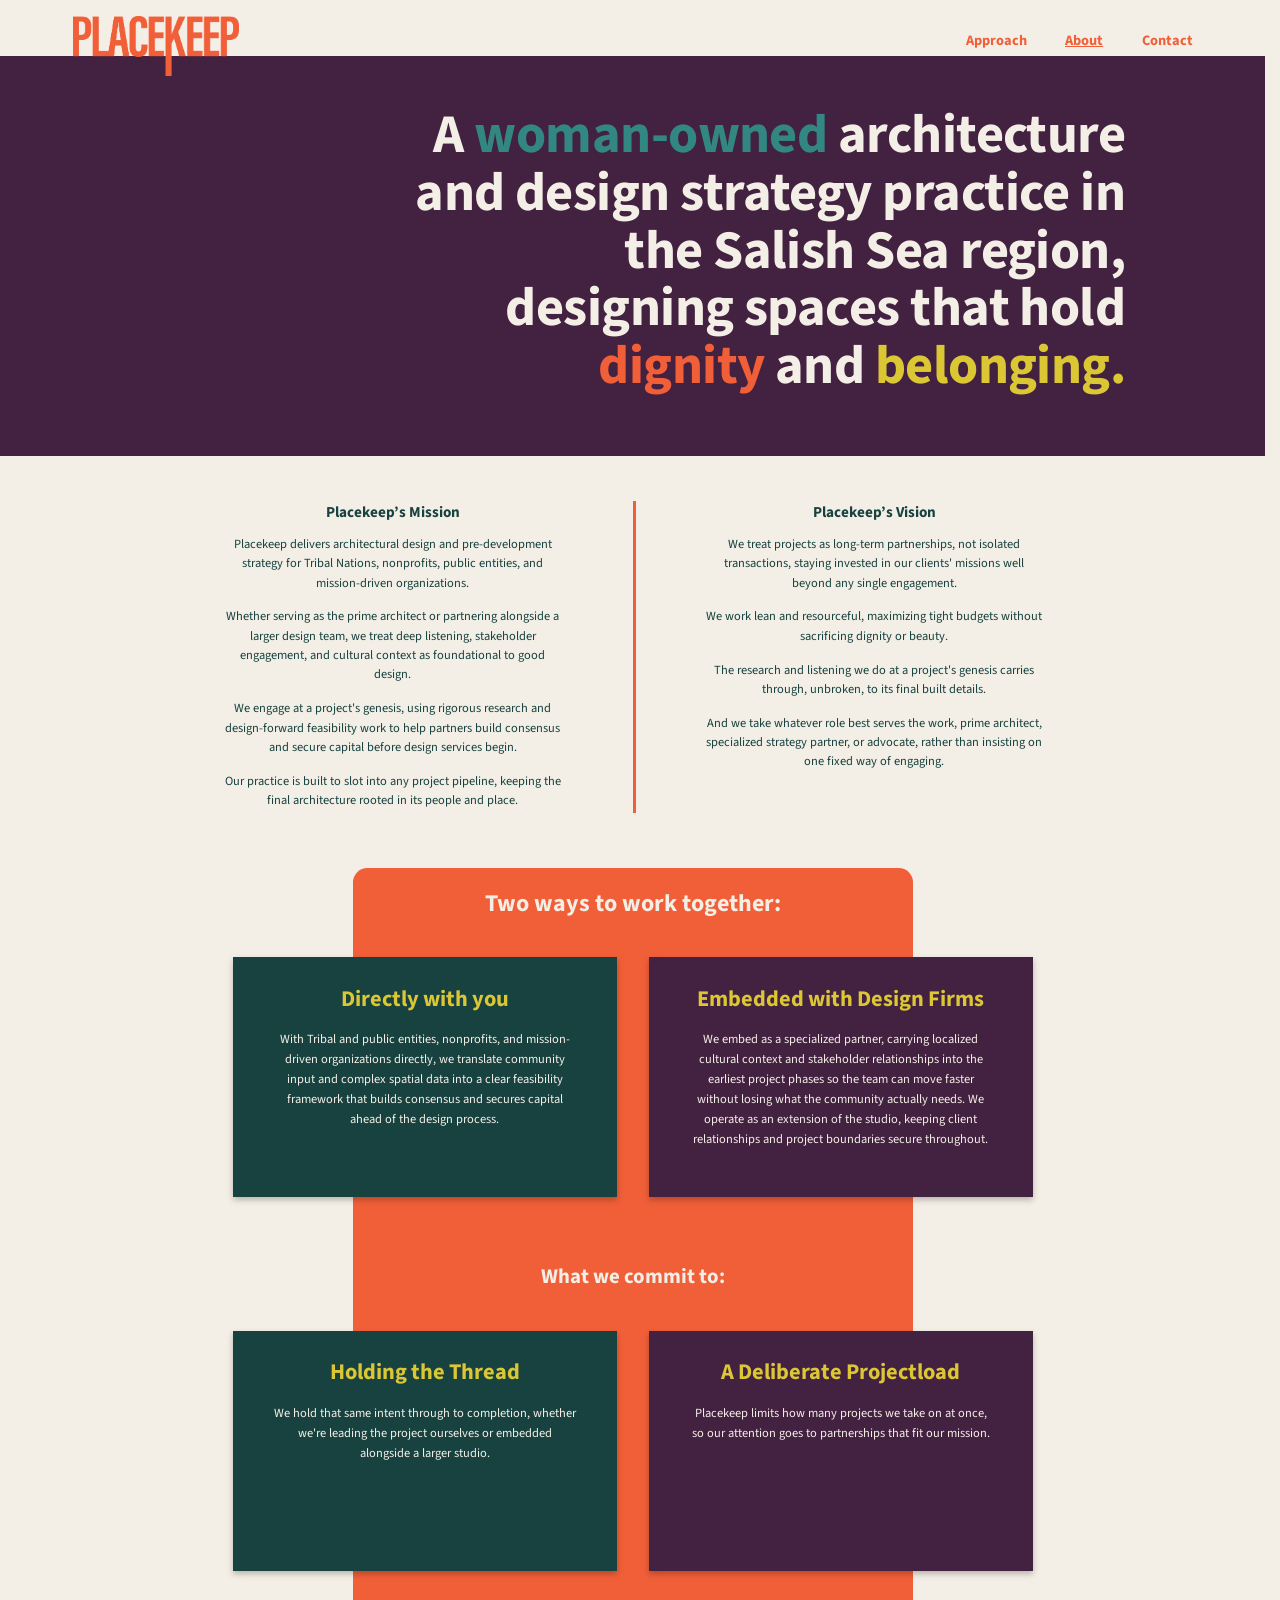
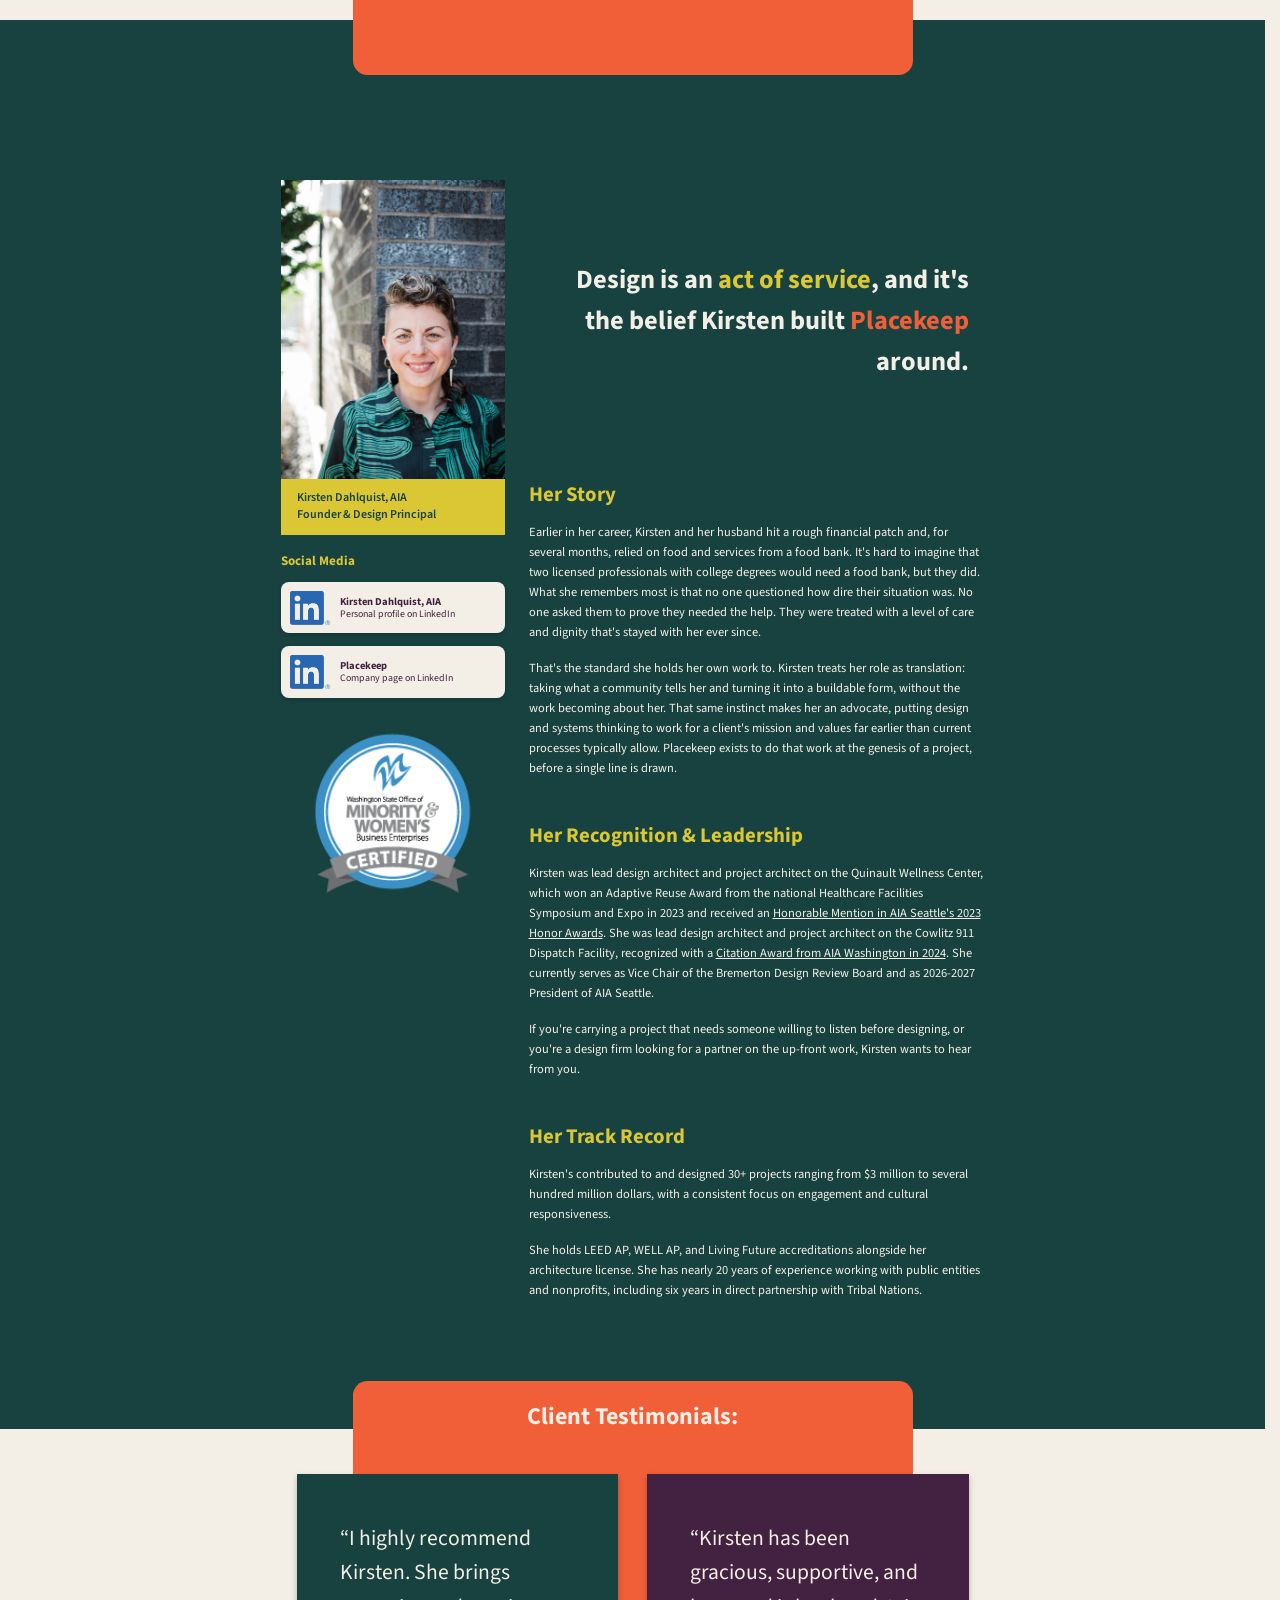
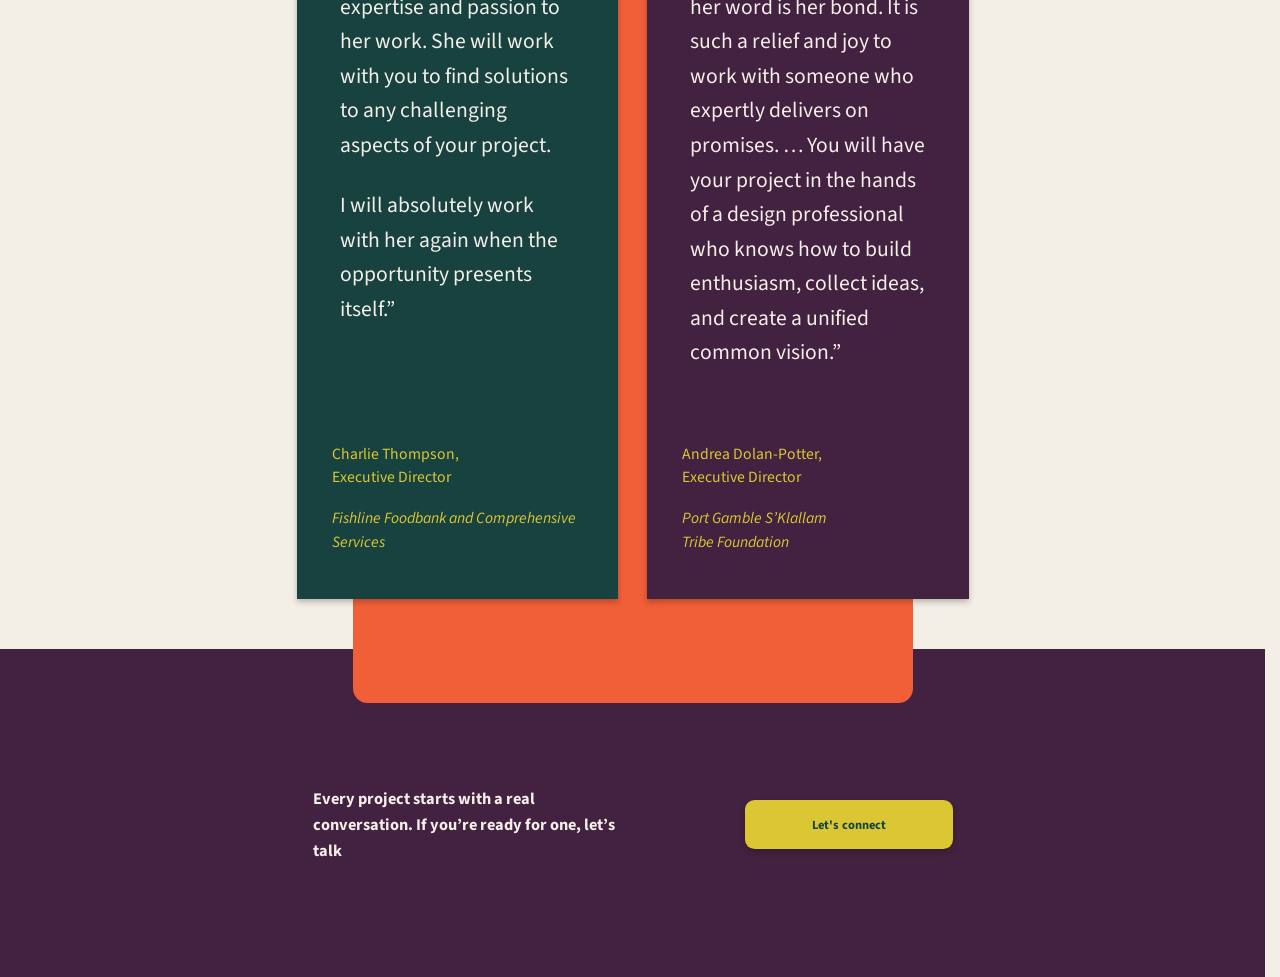
==== commit 6239e9d6: "client changes to text. added new bio img and badge" ====
--- a/about.html
+++ b/about.html
@@ -108,15 +108,33 @@
 
                 <aside class="portrait">
                     <img class="photo" role="img" aria-label="Portrait of Kirsten Dahlquist (placeholder)"
-                        src="./img/KirstenBioImage.png" alt="Portrait of Kirsten Dahlquist">
+                        src="./img/Kirsten_Dahlquist_Headshot.jpg" alt="Portrait of Kirsten Dahlquist">
 
                     <div class="caption">Kirsten Dahlquist, AIA<br>Founder &amp; Design Principal</div>
+
                     <h3>Social Media</h3>
-                    <a class="social" href="#"><span class="avatar">KD</span><span><strong>Kirsten Dahlquist,
-                                AIA</strong>Personal profile on LinkedIn</span></a>
-                    <a class="social" href="#"><span
-                            class="avatar brand">PK</span><span><strong>Placekeep</strong>Company page on
-                            LinkedIn</span></a>
+
+                    <a class="social" href="https://www.linkedin.com/in/kirstendahlquist/" target="_blank"
+                        rel="noopener noreferrer">
+                        <img class="social-icon" src="img/LI-In-Bug.png" alt="linked in icon" width="40" height="34">
+
+                        <span>
+                            <strong>Kirsten Dahlquist, AIA</strong>
+                            Personal profile on LinkedIn
+                        </span>
+                    </a>
+
+                    <a class="social" href="https://www.linkedin.com/company/placekeep" target="_blank"
+                        rel="noopener noreferrer">
+                        <img class="social-icon" src="img/LI-In-Bug.png" alt="linked in icon" width="40" height="34">
+                        <span>
+                            <strong>Placekeep</strong>
+                            Company page on LinkedIn
+                        </span>
+                    </a>
+                    <a href="https://omwbe.wa.gov/" target="_blank" rel="noopener noreferrer">
+                        <img class="badge" src="img/OMWBE-Certified-Badge.png" alt="OMWBE Certified Badge"
+                            role="img" /></a>
                 </aside>
 
                 <div class="story">
@@ -139,9 +157,13 @@
                         <h3>Her Recognition &amp; Leadership</h3>
                         <p>Kirsten was lead design architect and project architect on the Quinault Wellness Center,
                             which won an Adaptive Reuse Award from the national Healthcare Facilities Symposium and Expo
-                            in 2023 and received an <a target="_blank" href="https://aiaseattle.submittable.com/gallery/1917cc62-b70c-4724-b199-52c12448a5ad/44204834">Honorable Mention in AIA Seattle's 2023 Honor
+                            in 2023 and received an <a target="_blank"
+                                href="https://aiaseattle.submittable.com/gallery/1917cc62-b70c-4724-b199-52c12448a5ad/44204834">Honorable
+                                Mention in AIA Seattle's 2023 Honor
                                 Awards</a>. She was lead design architect and project architect on the Cowlitz 911
-                            Dispatch Facility, recognized with a <a target="_blank" href="https://aiawa.org/portfolio/cowlitz-911-dispatch-facility/">Citation Award from AIA Washington in
+                            Dispatch Facility, recognized with a <a target="_blank"
+                                href="https://aiawa.org/portfolio/cowlitz-911-dispatch-facility/">Citation Award from
+                                AIA Washington in
                                 2024</a>. She currently serves as Vice Chair of the Bremerton Design Review Board and as
                             2026-2027 President of AIA Seattle.</p>
                         <p>If you're carrying a project that needs someone willing to listen before designing, or you're
--- a/css/style.css
+++ b/css/style.css
@@ -47,6 +47,7 @@
   scroll-behavior: smooth;
   scrollbar-gutter: stable;   /* keeps the layout the same with or without a scrollbar */
   overflow-y: scroll;         /* fallback for browsers that don't support scrollbar-gutter */
+  scroll-padding-top: 56px; 
 }
 body {
   font-family: var(--font);
@@ -80,11 +81,11 @@
   align-items: flex-start;
   padding: 0.9rem 3.5rem 0;
   height: 56px;
-  position: relative;
+  position: sticky;   /* was: relative */
+  top: 0;             /* new */
   z-index: 5;
-   padding: 0.9rem var(--gutter) 0;
-}
-
+  padding: 0.9rem var(--gutter) 0;
+}
 /* Old text-based logo (kept for reference, replaced by the image logo below) */
 /* .logo {
   font-family: "Oswald", var(--font);
@@ -611,11 +612,16 @@
   background: var(--yellow);
   color: var(--teal);
 }
+/* Minus icon for the selected tab (open state) */
 .tab[aria-selected="true"]::after {
   background-color: var(--teal);
+  -webkit-mask: url("data:image/svg+xml,%3Csvg xmlns='http://www.w3.org/2000/svg' viewBox='0 0 24 24'%3E%3Cpath d='M3 12h18' fill='none' stroke='black' stroke-width='2.4' stroke-linecap='round'/%3E%3C/svg%3E")
+    center / contain no-repeat;
+  mask: url("data:image/svg+xml,%3Csvg xmlns='http://www.w3.org/2000/svg' viewBox='0 0 24 24'%3E%3Cpath d='M3 12h18' fill='none' stroke='black' stroke-width='2.4' stroke-linecap='round'/%3E%3C/svg%3E")
+    center / contain no-repeat;
 }
 .tab:hover:not([aria-selected="true"]) {
-  background: #235a54;
+  background: var(--teal);
 }
 .tab[aria-selected="true"]:active {
   background: var(--yellow);
@@ -799,13 +805,16 @@
   grid-area: side;
 }
 .photo {
-  aspect-ratio: 3/4;
+  grid-area: auto;
+  display: block;
+  width: 100%;
+  height: auto;
+  aspect-ratio: 3 / 4;
+  object-fit: cover;
+  object-position: center top;
   background: linear-gradient(160deg, #2c3f3c, #142b28);
-  display: flex;
-  align-items: flex-end;
-  justify-content: center;
-  overflow: hidden;
-}
+}
+
 .photo svg {
   width: 80%;
   height: auto;
@@ -838,16 +847,25 @@
   box-shadow: 0 2px 4px rgba(0, 0, 0, 0.2);
   font-size: 0.62rem;
   line-height: 1.25;
-}
+  transition: background-color 0.2s ease, transform 0.2s ease;
+}
+
+.social:hover {
+  background: var(--yellow);
+  transform: translateY(-2px);
+  transition: 0.2s ease;
+}
+
 .social strong {
   display: block;
   font-size: 0.66rem;
 }
+
 .avatar {
   width: 2.1rem;
   height: 2.1rem;
   border-radius: 50%;
-  background: #cfc8bb;
+  background: var(--white);;
   flex: none;
   display: grid;
   place-items: center;
@@ -855,11 +873,17 @@
   font-size: 0.62rem;
   color: var(--white);
 }
+
 .avatar.brand {
-  background: var(--purple);
+  background: var(--white);
   border-radius: 0.4rem;
 }
-
+.badge {
+  display: block;
+  width: 80%;        /* Adjust badge size */
+  height: auto;
+  margin: 1.5rem auto 0;
+}
 /* Story column: Her Story / Recognition / Track Record */
 .story {
   grid-area: story;
--- a/css/responsive.css
+++ b/css/responsive.css
@@ -1,3 +1,4 @@
+/* ==========================================================================
 /* ==========================================================================
    PLACEKEEP - RESPONSIVE STYLESHEET
    --------------------------------------------------------------------------
@@ -19,12 +20,109 @@
   }
 }
 
+/* TABLET: 601px–1024px */
+@media (min-width: 601px) and (max-width: 1024px) {
+  .hero h1 {
+    max-width: 31rem;
+    margin-right: 5%;
+  }
+
+  .hero p {
+    margin-left: 5%;
+    max-width: 21rem;
+  }
+  .gap {
+  padding: 3.6rem 2.6rem 3.6rem 2.6rem;
+}
+
+.gap .quote {
+  width: auto;
+  max-width: 100%;
+  box-sizing: border-box;
+}
+
+.define .wrap {
+  max-width: 30rem;
+  margin: 0 auto;
+}
+.define .note {
+  left: -6.5rem;
+}
+
+.cards {
+  display: grid;
+  grid-template-columns: repeat(3, 13rem);
+  justify-content: center;
+  gap: 2rem;
+  width: min(1100px, 92vw);
+  margin: 1.8rem 0 0 50%;
+  transform: translateX(-50%);
+  box-sizing: border-box;
+}
+
+.work .cards {
+  margin-top: 3.6rem;
+  padding-inline: 2rem; /* Space at the outside edges */
+  gap: 1.5rem;           /* Space between the three cards */
+  box-sizing: border-box;
+}
+
+.tabs {
+  width: calc(100% + 19rem);
+  margin: 1.3rem 0 0 -9.5rem;
+}
+.tab-panel {
+  padding: 1.2rem 11rem 0 11rem;
+}
+/* ABOUT PAGE*/
+.hero.solo h1 {
+  font-size: clamp(2.1rem, 4.6vw, 3.4rem);
+  max-width: 30rem;
+  margin: 0 6% 0 auto;
+}
+
+.quotes {
+  width: calc(100% + 20rem);
+  margin: 2.6rem 0 0 -10rem;
+}
+
+.acc-btn {
+  padding: 1.35rem 5rem 1.2rem 2rem;
+}
+.acc-body {
+  background: var(--teal);
+  padding: 1.8rem 2rem 3rem;
+}
+/* CONTACT PAGE */
+.connect {
+  margin: 0 4rem;
+  padding: 4rem 3rem 4rem;
+}
+.acc {
+  margin-bottom: 4rem;
+}
+.c-wrap {
+  padding: 6rem 0rem 7rem;
+background: linear-gradient(
+  var(--purple) 0 14rem,
+  var(--white) 14rem calc(100% - 20rem),
+  var(--teal) calc(100% - 22rem) 100%
+);
+  min-height: calc(100vh - 56px);
+}
+
+}
 /* ==========================================================================
-   1. SHARED + HOME: MOBILE (max-width: 820px)
-   Covers the header, hamburger menu, Home page sections, shared panels/cards,
-   and the shared closing footer.
+   MOBILE: ALL PAGES (max-width: 600px)
+   Sections are kept in their original order so the cascade is unchanged.
    ========================================================================== */
-@media (max-width: 820px) {
+@media (max-width: 600px) {
+  /* ========================================================================
+     1. SHARED + HOME: MOBILE
+     Covers the header, hamburger menu, Home page sections, shared panels/cards,
+     and the shared closing footer.
+     ======================================================================== */
+
   /* --- Header & hamburger menu --- */
   .site-header {
     padding: 0.9rem 1.2rem 0;
@@ -36,6 +134,7 @@
   .menu-btn {
     display: block;
     margin-top: -0.3rem;
+    padding-right: 0;
   }
   .nav {
     display: none;
@@ -46,15 +145,19 @@
     background: var(--white);
     flex-direction: column;
     gap: 0;
-    padding: 0.5rem 1.2rem 1rem;
+    /* padding: 0.5rem 1.2rem 1rem; */
+    padding: 0.5rem 0 1rem;
     box-shadow: 0 6px 10px rgba(0, 0, 0, 0.15);
+    z-index: -1;
   }
   /* .open is toggled by script.js when the hamburger is clicked */
   .nav.open {
     display: flex;
   }
   .nav a {
-    padding: 0.7rem 0;
+    /* padding: 0.7rem 0;
+    font-size: 1rem; */
+    padding: 0.7rem 1.2rem; /* was 0.7rem 0 */
     font-size: 1rem;
   }
 
@@ -66,6 +169,7 @@
     font-size: 2.35rem;
     max-width: 21rem;
     margin-bottom: 1.2rem;
+    margin-right: 0;
   }
   .hero p {
     margin: 0;
@@ -76,7 +180,7 @@
   /* --- Audience split (stacks into one column) --- */
   .split {
     display: block;
-    padding: 2rem 1.2rem;
+    padding: 2rem 1.2rem 4rem;
   }
   .split > div {
     padding: 0 0 2rem;
@@ -97,68 +201,96 @@
   .panel {
     width: calc(100% - 2.4rem);
     max-width: none;
-    border-radius: 0.8rem 0.8rem 0 0;
+    border-radius: 0.8rem;
+    padding: 2rem 1.2rem;
   }
   .panel h2.lead {
-    font-size: 1.5rem;
+    font-size: 2rem;
     padding-top: 0.4rem;
   }
   .cards {
-    display: flex;
-    flex-direction: column;
+    display: grid;
+    grid-template-columns: 1fr; /* one card per row; overrides the desktop 3 columns */
+    justify-items: center;
+    grid-auto-rows: 1fr; /* every row matches the tallest card */
     gap: 1.6rem;
     width: calc(100% - 2.8rem);
     margin: 1.4rem auto 0;
     transform: none;
   }
+  .card {
+    padding: 2rem;
+  }
   .stat {
+    width: 100%;
     min-height: 0;
   }
+  .stat p {
+    font-size: 1.1rem;
+  }
   .stat .num {
-    font-size: 4.2rem;
+    font-size: 6.2rem;
+  }
+
+  .stat small {
+    font-size: 0.8rem;
   }
 
   /* --- Home: gap block, definition, work panel --- */
   .gap {
-    padding: 2.2rem 1.4rem 2.6rem;
+    padding: 2.2rem 1rem 2.6rem;
   }
   .gap h3 {
     text-align: center;
     font-size: 1.5rem;
   }
   .gap .quote {
-    font-size: 0.82rem;
+    font-size: 1rem;
+    width: auto;
+  }
+  .quote p {
+    width: 19rem;
+  }
+  .gap .quote p {
+    width: auto; /* was 17rem; let the text fill the space available */
+    max-width: 17rem; /* keep it from getting too wide on bigger phones */
   }
   .define {
     margin-top: -2rem;
-    padding: 5.5rem 1.2rem 4.5rem;
+    padding: 9.5rem 1.2rem 10.5rem;
   }
   .define .wrap {
     display: flex;
     flex-direction: column;
   }
   .define .ipa {
-    text-align: center;
-    font-size: 1.3rem;
-    margin-bottom: 1.6rem;
+    text-align: right;
+    font-size: 1.9rem;
+    margin: 0 1rem 1.6rem 0;
   }
   .define h2 {
-    text-align: center;
+    text-align: right;
     font-size: 1.9rem;
+    margin: 0 1rem 2.5rem auto;
   }
   .define .note {
     left: 0;
     margin: 1.2rem 0 0;
-    max-width: 13rem;
+    max-width: 20rem;
+    font-size: 1.5rem;
   }
   .work {
     margin-top: -2.5rem;
   }
   .proj {
     min-height: 0;
+    width: 100%;
+  }
+  .proj h3 {
+    font-size: 2.5rem;
   }
   .proj p {
-    font-size: 0.85rem;
+    font-size: 0.9rem;
   }
   .wrapup {
     padding: 2.2rem 1.4rem 2.6rem;
@@ -171,44 +303,64 @@
     margin-top: -2rem;
   }
   .closing .in {
+    height: auto;
     flex-direction: column;
     align-items: center;
     text-align: center;
-  }
+    gap: 1.5rem;
+  }
+
   .closing p {
     max-width: 20rem;
   }
-}
-
-/* ==========================================================================
-   2. SHARED: DROPDOWN NAV ON MOBILE (max-width: 820px)
-   ========================================================================== */
-@media (max-width: 820px) {
-  /* Dropdown nav shows inline in the mobile menu */
+
+  /* ========================================================================
+     2. SHARED: DROPDOWN NAV ON MOBILE
+     ======================================================================== */
   .sub {
     display: block;
     position: static;
     background: none;
-    margin: 0 0 0.3rem 1rem;
+    margin: 0 0 0.3rem 0;
   }
   .sub a {
     background: none;
     color: var(--orange);
-    padding: 0.4rem 0;
+    padding: 0.4rem 1.2rem 0.4rem 2.2rem; /* extra left padding indents the submenu */
     font-size: 0.95rem;
   }
-}
-
-/* ==========================================================================
-   3. APPROACH PAGE: MOBILE (max-width: 820px)
-   ========================================================================== */
-@media (max-width: 820px) {
+
+  /* Orange background + white text on press and keyboard focus */
+  .nav a:active,
+  .nav a:focus-visible,
+  .nav .sub a:active,
+  .nav .sub a:focus-visible {
+    background: var(--orange);
+    color: var(--white);
+    text-decoration: none;
+    outline: none;
+  }
+
+  /* Mouse hover, only on devices that have a mouse */
+  @media (hover: hover) {
+    .nav a:hover,
+    .nav .sub a:hover {
+      background: var(--orange);
+      color: var(--white);
+      text-decoration: none;
+    }
+  }
+
+  /* ========================================================================
+     3. APPROACH PAGE: MOBILE
+     ======================================================================== */
+
   /* Intro sections */
   .intro {
-    padding: 2.2rem 1.2rem 5rem;
+    padding: 3.2rem 1.2rem 6rem;
   }
   .intro.after-band {
-    padding-bottom: 5rem;
+    padding: 8rem 2rem;
   }
   .section-title {
     font-size: 1.7rem;
@@ -223,7 +375,7 @@
   }
   .band .panel {
     margin: -3.4rem auto -3rem;
-    padding: 1.6rem 0 2rem;
+    padding: 1.6rem 0 3.5rem;
   }
   .after-band {
     padding-top: 5rem;
@@ -238,11 +390,13 @@
     margin: 1.2rem auto 0;
   }
   .tab {
-    min-height: 4.4rem;
+    --tab-h: 5rem; /* mobile-only height, smaller than desktop */
+    min-height: var(--tab-h);
+    padding: 1rem; /* or calc(var(--tab-h) / 2) if you want the text at the halfway mark */
     justify-content: center;
   }
   .tab-panel {
-    padding: 1rem 0.8rem 0.6rem 1rem;
+    padding: 1rem 0.8rem 0.6rem 0;
   }
   .tab-panel h3 {
     display: none;
@@ -258,25 +412,34 @@
   .closing .in.wide {
     flex-direction: column;
   }
-}
-
-/* ==========================================================================
-   4. ABOUT PAGE: MOBILE (max-width: 820px)
-   ========================================================================== */
-@media (max-width: 820px) {
+
+  /* ========================================================================
+     4. ABOUT PAGE: MOBILE
+     ======================================================================== */
+
   /* Hero */
   .hero.solo {
     padding: 1.6rem 1.2rem 2rem;
   }
   .hero.solo h1 {
-    text-align: center;
-    margin: 0;
+    text-align: right;
+    margin: 0 0 0 auto;
     font-size: 1.9rem;
+    max-width: 20rem;
   }
 
   /* Mission / Vision */
   .split.mv > div {
     padding-bottom: 1.6rem;
+  }
+  /* Short orange bar between Mission and Vision */
+  .split.mv > div + div::before {
+    content: "";
+    display: block;
+    width: 10rem; /* bar length */
+    height: 3px; /* bar thickness */
+    background: var(--orange);
+    margin: 0 auto 1.6rem; /* centered, with space below it */
   }
   .split.mv p {
     max-width: 20rem;
@@ -290,6 +453,9 @@
     width: calc(100% - 2.8rem);
     margin: 1.2rem auto 0;
   }
+  .quotes figure {
+    padding: 2rem 1rem 2rem 1rem;
+  }
   .panel .sub-lead {
     font-size: 1.4rem;
     margin-top: 1.8rem;
@@ -297,7 +463,7 @@
   }
   .panel.round {
     margin-bottom: -3rem;
-    padding-bottom: 2.4rem;
+    padding-bottom: 4.4rem;
   }
   .after-panel {
     padding-top: 5.5rem;
@@ -308,62 +474,106 @@
     padding: 3rem 1.2rem 6rem;
   }
   .bio-grid {
-    display: block;
+    display: flex; /* was block */
+    flex-direction: column;
   }
   .bio h2.headline {
     text-align: center;
     font-size: 1.45rem;
-    margin: 0 0 1.6rem;
+    margin: 3rem auto 3rem;
+    width: 80%;
   }
   .portrait {
-    max-width: 13rem;
-    margin: 0 0 2rem;
+    display: contents; /* photo, caption and social cards become direct items of .bio-grid */
+  }
+  .story {
+    padding-left: 10%;
   }
   .story h3 {
     font-size: 1.5rem;
   }
   .story p {
     font-size: 0.86rem;
+    width: 90%;
   }
   .quotes blockquote {
     font-size: 1.4rem;
   }
-}
-
-/* ==========================================================================
-   5. ABOUT PAGE: FOOTER OVERRIDES (max-width: 820px)
-   ========================================================================== */
-@media (max-width: 820px) {
+  /* Order: headline, photo, caption, story, then social */
+  .bio h2.headline {
+    order: 1;
+  }
+  .photo {
+    order: 2;
+  }
+  .caption {
+    order: 3;
+  }
+  .story {
+    order: 4;
+    margin-bottom: 2rem;
+  }
+  .portrait h3 {
+    order: 5;
+  }
+  .social {
+    order: 6;
+  }
+   .badge {
+    order: 7;
+  }
+
+  /* Sizing, since .portrait's own max-width no longer applies */
+  .photo,
+  .caption,
+  .social,
+  .portrait h3 {
+    width: 100%;
+    max-width: 18rem;
+    margin-left: auto;
+    margin-right: auto;
+  }
+    .badge {
+    width: 60%;
+    max-width: 12rem;
+    margin: 1.5rem auto 0;
+  }
+  .caption {
+    margin-bottom: 2.5rem;
+  }
+
+  /* ========================================================================
+     5. ABOUT PAGE: FOOTER OVERRIDES
+     ======================================================================== */
   .closing.after-panel-footer {
     margin-top: 0;
     padding-top: 5.5rem;
   }
-}
-
-/* ==========================================================================
-   6. CONTACT PAGE: MOBILE (max-width: 820px)
-   ========================================================================== */
-@media (max-width: 820px) {
-  .c-wrap {
-    padding: 3.2rem 0.9rem 7rem;
-    background: linear-gradient(
-      var(--purple) 0 11rem,
-      var(--white) 11rem calc(100% - 9rem),
-      var(--teal) calc(100% - 9rem)
-    );
-  }
+
+  /* ========================================================================
+     6. CONTACT PAGE: MOBILE
+     ======================================================================== */
+.c-wrap {
+  padding: 6rem 0.9rem 7rem;
+background: linear-gradient(
+  var(--purple) 0 14rem,
+  var(--white) 14rem calc(100% - 14rem),
+  var(--teal) calc(100% - 15rem) 100%
+);
+  min-height: calc(100vh - 56px);
+}
   .connect {
-    padding: 1.8rem 1.4rem 3rem;
+    padding: 4rem 1.4rem 5rem;
   }
   .connect h1 {
     font-size: 1.7rem;
     margin-bottom: 2.2rem;
   }
   .acc {
-    margin-bottom: 1.8rem;
+    margin-bottom: 3rem;
   }
   .acc-btn {
-    padding: 1rem 4.6rem 1rem 0.7rem;
+    padding: 1rem 4.6rem 1rem 1rem;
     min-height: 5.4rem;
   }
   .acc-btn strong {
@@ -381,6 +591,7 @@
   .acc-body {
     padding: 1.4rem 1.4rem 2.2rem;
   }
+
   .field.short input {
     width: 100%;
   }
